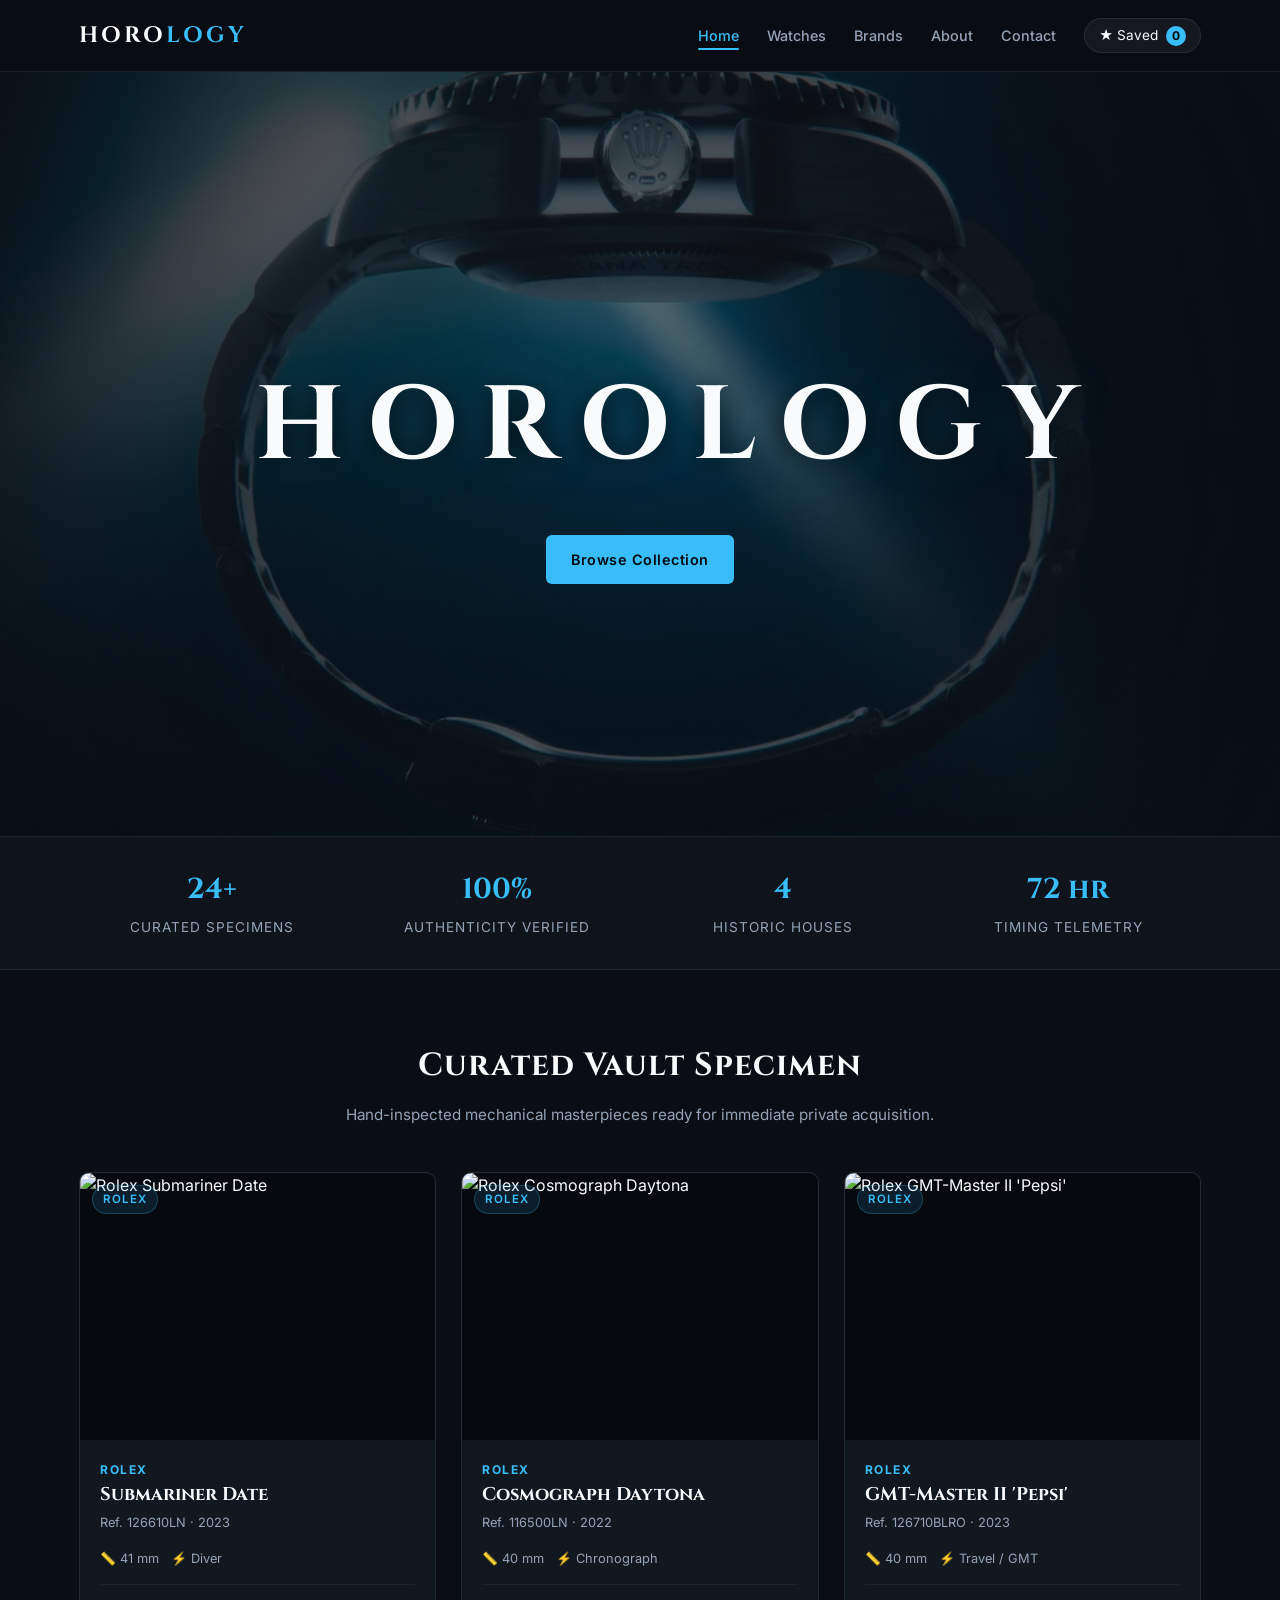
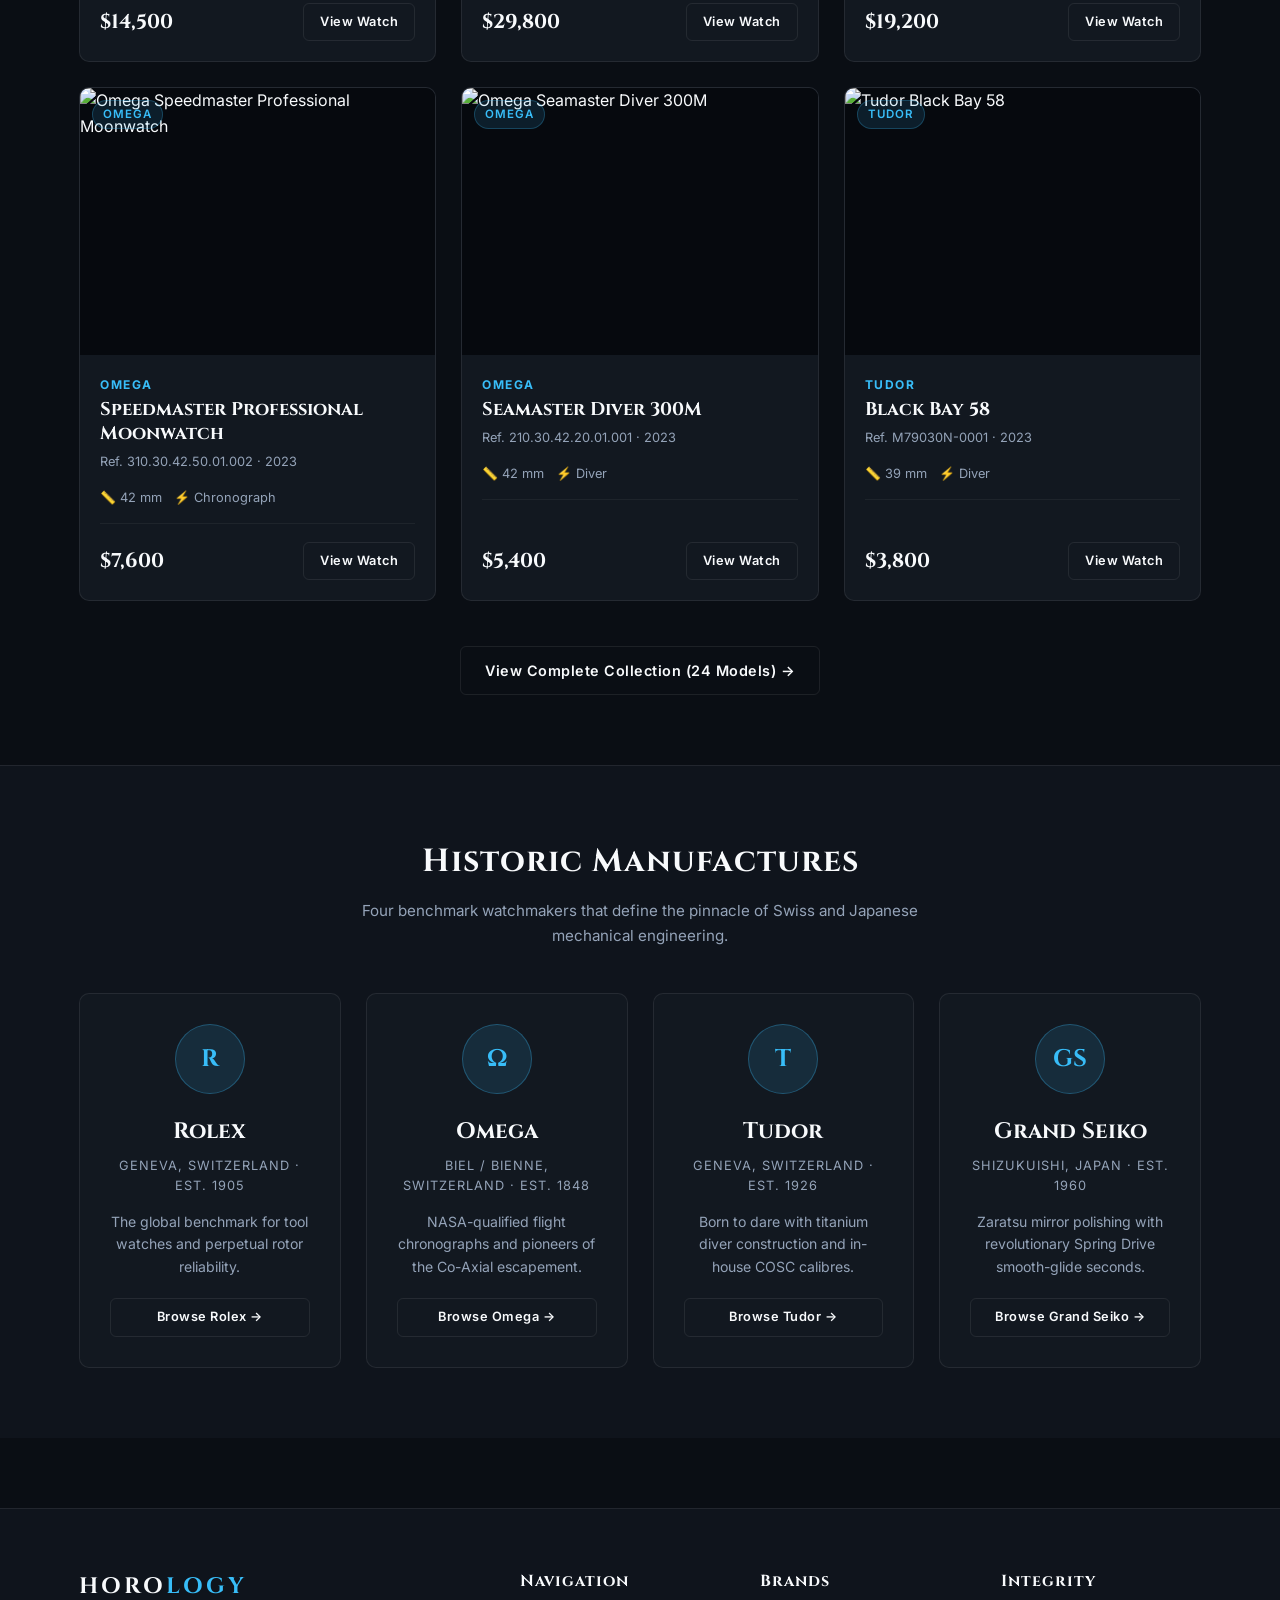
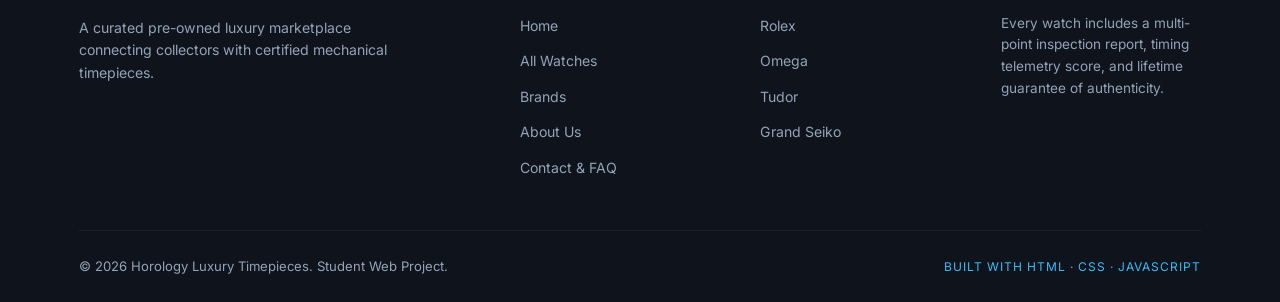
==== index.html @ f26cba9d "feat(hero): add video.webm background and minimal HOROLOGY hero title" ====
<!DOCTYPE html>
<html lang="en">
<head>
  <meta charset="UTF-8">
  <meta name="viewport" content="width=device-width, initial-scale=1.0">
  <title>HOROLOGY — Luxury Mechanical Watch Marketplace</title>
  <meta name="description" content="A curated marketplace for certified authentic luxury mechanical timepieces from Rolex, Omega, Tudor, and Grand Seiko.">
  <link rel="stylesheet" href="style.css">
</head>
<body>

  <!-- SITE HEADER / NAVBAR -->
  <header class="site-header">
    <div class="container navbar">
      <a href="index.html" class="brand-logo">HORO<span>LOGY</span></a>

      <nav>
        <ul class="nav-menu" id="nav-menu">
          <li><a href="index.html" class="nav-link">Home</a></li>
          <li><a href="watches.html" class="nav-link">Watches</a></li>
          <li><a href="brands.html" class="nav-link">Brands</a></li>
          <li><a href="about.html" class="nav-link">About</a></li>
          <li><a href="contact.html" class="nav-link">Contact</a></li>
          <li>
            <a href="watches.html" class="wishlist-pill" title="Saved timepieces in your collection">
              <span>★ Saved</span>
              <span class="wishlist-counter" id="wishlist-counter">0</span>
            </a>
          </li>
        </ul>
      </nav>

      <button class="nav-toggle" id="nav-toggle" aria-label="Toggle navigation">
        <span></span>
        <span></span>
        <span></span>
      </button>
    </div>
  </header>

  <!-- MAIN CONTENT -->
  <main>
    <!-- HERO SECTION WITH BACKGROUND VIDEO -->
    <section class="hero">
      <video class="hero-video" autoplay muted loop playsinline preload="auto">
        <source src="video.webm" type="video/webm">
      </video>
      <div class="hero-overlay"></div>

      <div class="container hero-content">
        <h1 class="hero-title-minimal">HOROLOGY</h1>
        <div class="hero-actions">
          <a href="watches.html" class="btn btn-primary">Browse Collection</a>
        </div>
      </div>
    </section>

    <!-- METRICS / STATS BAR -->
    <section class="stats-bar">
      <div class="container stats-grid">
        <div class="stat-item">
          <h3>24+</h3>
          <p>Curated Specimens</p>
        </div>
        <div class="stat-item">
          <h3>100%</h3>
          <p>Authenticity Verified</p>
        </div>
        <div class="stat-item">
          <h3>4</h3>
          <p>Historic Houses</p>
        </div>
        <div class="stat-item">
          <h3>72 hr</h3>
          <p>Timing Telemetry</p>
        </div>
      </div>
    </section>

    <!-- FEATURED TIMEPIECES SECTION -->
    <section class="section">
      <div class="container">
        <h2 class="section-title">Curated Vault Specimen</h2>
        <p class="section-subtitle">
          Hand-inspected mechanical masterpieces ready for immediate private acquisition.
        </p>

        <!-- Dynamically rendered via data.js + script.js -->
        <div class="watch-grid" id="featured-watch-grid"></div>

        <div style="text-align: center; margin-top: 45px;">
          <a href="watches.html" class="btn btn-outline">
            View Complete Collection (24 Models) →
          </a>
        </div>
      </div>
    </section>

    <!-- BRAND SHOWCASE PREVIEW -->
    <section class="section" style="background-color: var(--bg-secondary); border-top: 1px solid var(--border);">
      <div class="container">
        <h2 class="section-title">Historic Manufactures</h2>
        <p class="section-subtitle">
          Four benchmark watchmakers that define the pinnacle of Swiss and Japanese mechanical engineering.
        </p>

        <div class="brands-grid">
          <div class="brand-card">
            <div class="brand-icon-circle">R</div>
            <h3 class="brand-title">Rolex</h3>
            <p class="brand-origin">Geneva, Switzerland · Est. 1905</p>
            <p class="brand-desc">The global benchmark for tool watches and perpetual rotor reliability.</p>
            <a href="watches.html?brand=Rolex" class="btn btn-outline btn-sm">Browse Rolex →</a>
          </div>

          <div class="brand-card">
            <div class="brand-icon-circle">Ω</div>
            <h3 class="brand-title">Omega</h3>
            <p class="brand-origin">Biel / Bienne, Switzerland · Est. 1848</p>
            <p class="brand-desc">NASA-qualified flight chronographs and pioneers of the Co-Axial escapement.</p>
            <a href="watches.html?brand=Omega" class="btn btn-outline btn-sm">Browse Omega →</a>
          </div>

          <div class="brand-card">
            <div class="brand-icon-circle">T</div>
            <h3 class="brand-title">Tudor</h3>
            <p class="brand-origin">Geneva, Switzerland · Est. 1926</p>
            <p class="brand-desc">Born to dare with titanium diver construction and in-house COSC calibres.</p>
            <a href="watches.html?brand=Tudor" class="btn btn-outline btn-sm">Browse Tudor →</a>
          </div>

          <div class="brand-card">
            <div class="brand-icon-circle">GS</div>
            <h3 class="brand-title">Grand Seiko</h3>
            <p class="brand-origin">Shizukuishi, Japan · Est. 1960</p>
            <p class="brand-desc">Zaratsu mirror polishing with revolutionary Spring Drive smooth-glide seconds.</p>
            <a href="watches.html?brand=Grand%20Seiko" class="btn btn-outline btn-sm">Browse Grand Seiko →</a>
          </div>
        </div>
      </div>
    </section>
  </main>

  <!-- SITE FOOTER -->
  <footer class="site-footer">
    <div class="container">
      <div class="footer-grid">
        <div class="footer-col">
          <a href="index.html" class="brand-logo" style="display:inline-block; margin-bottom:12px;">
            HORO<span>LOGY</span>
          </a>
          <p>
            A curated pre-owned luxury marketplace connecting collectors with certified mechanical timepieces.
          </p>
        </div>

        <div class="footer-col">
          <h4>Navigation</h4>
          <ul class="footer-links">
            <li><a href="index.html">Home</a></li>
            <li><a href="watches.html">All Watches</a></li>
            <li><a href="brands.html">Brands</a></li>
            <li><a href="about.html">About Us</a></li>
            <li><a href="contact.html">Contact & FAQ</a></li>
          </ul>
        </div>

        <div class="footer-col">
          <h4>Brands</h4>
          <ul class="footer-links">
            <li><a href="watches.html?brand=Rolex">Rolex</a></li>
            <li><a href="watches.html?brand=Omega">Omega</a></li>
            <li><a href="watches.html?brand=Tudor">Tudor</a></li>
            <li><a href="watches.html?brand=Grand%20Seiko">Grand Seiko</a></li>
          </ul>
        </div>

        <div class="footer-col">
          <h4>Integrity</h4>
          <p style="font-size:0.85rem; color:var(--text-muted);">
            Every watch includes a multi-point inspection report, timing telemetry score, and lifetime guarantee of authenticity.
          </p>
        </div>
      </div>

      <div class="footer-bottom">
        <div>&copy; 2026 Horology Luxury Timepieces. Student Web Project.</div>
        <div style="color:var(--accent); font-size:0.75rem; letter-spacing:1px;">
          BUILT WITH HTML · CSS · JAVASCRIPT
        </div>
      </div>
    </div>
  </footer>

  <!-- Scripts -->
  <script src="data.js"></script>
  <script src="script.js"></script>
</body>
</html>
---- style.css ----
/* ==========================================================
   HOROLOGY - Luxury Mechanical Watch Marketplace
   Style Sheet (style.css)
   ========================================================== */

/* Google Fonts */
@import url('https://fonts.googleapis.com/css2?family=Cinzel:wght@500;600;700&family=Inter:wght@300;400;500;600;700&display=swap');

/* Color Variables */
:root {
  --bg-dark: #0a0e14;
  --bg-card: #121820;
  --bg-card-hover: #17202b;
  --bg-secondary: #0f141c;
  --accent: #38bdf8;
  --accent-hover: #0ea5e9;
  --accent-light: rgba(56, 189, 248, 0.12);
  --text-main: #f8fafc;
  --text-muted: #94a3b8;
  --border: rgba(255, 255, 255, 0.08);
  --border-focus: rgba(56, 189, 248, 0.4);
  --radius-sm: 6px;
  --radius-md: 10px;
  --radius-lg: 16px;
  --shadow: 0 10px 30px rgba(0, 0, 0, 0.4);
  --font-serif: 'Cinzel', Georgia, serif;
  --font-sans: 'Inter', -apple-system, BlinkMacSystemFont, sans-serif;
  --nav-height: 72px;
}

/* Reset and Base */
* {
  margin: 0;
  padding: 0;
  box-sizing: border-box;
}

html {
  scroll-behavior: smooth;
}

body {
  font-family: var(--font-sans);
  background-color: var(--bg-dark);
  color: var(--text-main);
  line-height: 1.6;
  min-height: 100vh;
  display: flex;
  flex-direction: column;
}

main {
  flex: 1;
}

a {
  color: inherit;
  text-decoration: none;
}

img {
  max-width: 100%;
  height: auto;
  display: block;
}

/* Layout Utilities */
.container {
  width: 90%;
  max-width: 1200px;
  margin: 0 auto;
  padding: 0 15px;
}

.section {
  padding: 70px 0;
}

.section-title {
  font-family: var(--font-serif);
  font-size: 2rem;
  letter-spacing: 1px;
  text-align: center;
  margin-bottom: 12px;
  color: var(--text-main);
}

.section-subtitle {
  text-align: center;
  color: var(--text-muted);
  max-width: 600px;
  margin: 0 auto 45px auto;
  font-size: 0.95rem;
}

/* Buttons */
.btn {
  display: inline-block;
  padding: 12px 24px;
  border-radius: var(--radius-sm);
  font-size: 0.9rem;
  font-weight: 600;
  letter-spacing: 0.5px;
  cursor: pointer;
  border: 1px solid transparent;
  transition: all 0.25s ease;
  text-align: center;
}

.btn-primary {
  background-color: var(--accent);
  color: #040810;
}

.btn-primary:hover {
  background-color: var(--accent-hover);
  transform: translateY(-2px);
  box-shadow: 0 4px 15px rgba(56, 189, 248, 0.35);
}

.btn-outline {
  background-color: transparent;
  border-color: var(--border);
  color: var(--text-main);
}

.btn-outline:hover {
  border-color: var(--accent);
  color: var(--accent);
  transform: translateY(-2px);
}

.btn-sm {
  padding: 8px 16px;
  font-size: 0.8rem;
}

.badge {
  display: inline-block;
  padding: 4px 10px;
  font-size: 0.72rem;
  font-weight: 600;
  text-transform: uppercase;
  letter-spacing: 1px;
  border-radius: 20px;
  background-color: var(--accent-light);
  color: var(--accent);
  border: 1px solid rgba(56, 189, 248, 0.25);
}

/* ==========================================================
   NAVIGATION BAR
   ========================================================== */
.site-header {
  position: sticky;
  top: 0;
  z-index: 100;
  background-color: rgba(10, 14, 20, 0.92);
  backdrop-filter: blur(10px);
  border-bottom: 1px solid var(--border);
  height: var(--nav-height);
}

.navbar {
  display: flex;
  align-items: center;
  justify-content: space-between;
  height: 100%;
}

.brand-logo {
  font-family: var(--font-serif);
  font-size: 1.4rem;
  font-weight: 700;
  letter-spacing: 3px;
  color: var(--text-main);
}

.brand-logo span {
  color: var(--accent);
}

.nav-menu {
  display: flex;
  align-items: center;
  list-style: none;
  gap: 28px;
}

.nav-link {
  font-size: 0.9rem;
  font-weight: 500;
  color: var(--text-muted);
  transition: color 0.2s ease;
  position: relative;
  padding: 6px 0;
}

.nav-link:hover,
.nav-link.active {
  color: var(--accent);
}

.nav-link.active::after {
  content: '';
  position: absolute;
  bottom: 0;
  left: 0;
  width: 100%;
  height: 2px;
  background-color: var(--accent);
  border-radius: 2px;
}

.wishlist-pill {
  background-color: rgba(255, 255, 255, 0.05);
  border: 1px solid var(--border);
  padding: 6px 14px;
  border-radius: 20px;
  font-size: 0.85rem;
  display: flex;
  align-items: center;
  gap: 8px;
  color: var(--text-main);
  transition: border-color 0.2s ease;
}

.wishlist-pill:hover {
  border-color: var(--accent);
}

.wishlist-counter {
  background-color: var(--accent);
  color: #040810;
  font-size: 0.75rem;
  font-weight: 700;
  border-radius: 50%;
  width: 20px;
  height: 20px;
  display: inline-flex;
  align-items: center;
  justify-content: center;
}

.nav-toggle {
  display: none;
  background: none;
  border: none;
  cursor: pointer;
  padding: 8px;
}

.nav-toggle span {
  display: block;
  width: 24px;
  height: 2px;
  background-color: var(--text-main);
  margin: 5px 0;
  transition: all 0.3s ease;
}

/* ==========================================================
   HERO BANNER (index.html) WITH BACKGROUND VIDEO
   ========================================================== */
.hero {
  position: relative;
  min-height: 85vh;
  display: flex;
  align-items: center;
  justify-content: center;
  text-align: center;
  background-color: var(--bg-dark);
  border-bottom: 1px solid var(--border);
  overflow: hidden;
  padding: 100px 20px 80px 20px;
}

.hero-video {
  position: absolute;
  top: 50%;
  left: 50%;
  min-width: 100%;
  min-height: 100%;
  width: auto;
  height: auto;
  transform: translate(-50%, -50%);
  object-fit: cover;
  z-index: 1;
  pointer-events: none;
  opacity: 0.8;
}

.hero-overlay {
  position: absolute;
  inset: 0;
  background: radial-gradient(circle at center, rgba(10, 14, 20, 0.35) 0%, rgba(10, 14, 20, 0.75) 70%, rgba(10, 14, 20, 0.95) 100%);
  z-index: 2;
  pointer-events: none;
}

.hero-content {
  position: relative;
  z-index: 3;
  max-width: 800px;
  margin: 0 auto;
}

.hero-title-minimal {
  font-family: var(--font-serif);
  font-size: clamp(3rem, 10vw, 6.5rem);
  font-weight: 700;
  letter-spacing: clamp(8px, 2.5vw, 24px);
  text-transform: uppercase;
  color: var(--text-main);
  margin-bottom: 24px;
  text-shadow: 0 4px 30px rgba(0, 0, 0, 0.95), 0 0 50px rgba(56, 189, 248, 0.3);
  animation: heroTitleFadeIn 1.2s ease-out;
}

@keyframes heroTitleFadeIn {
  from {
    opacity: 0;
    transform: translateY(16px);
  }
  to {
    opacity: 1;
    transform: translateY(0);
  }
}

.hero-actions {
  display: flex;
  justify-content: center;
  gap: 16px;
  flex-wrap: wrap;
  animation: heroActionsFadeIn 1.4s ease-out;
}

@keyframes heroActionsFadeIn {
  from {
    opacity: 0;
    transform: translateY(12px);
  }
  to {
    opacity: 1;
    transform: translateY(0);
  }
}

/* ==========================================================
   STATS BAR
   ========================================================== */
.stats-bar {
  background-color: var(--bg-secondary);
  border-bottom: 1px solid var(--border);
  padding: 30px 0;
}

.stats-grid {
  display: grid;
  grid-template-columns: repeat(4, 1fr);
  gap: 20px;
  text-align: center;
}

.stat-item h3 {
  font-family: var(--font-serif);
  font-size: 1.8rem;
  color: var(--accent);
  margin-bottom: 4px;
}

.stat-item p {
  color: var(--text-muted);
  font-size: 0.85rem;
  text-transform: uppercase;
  letter-spacing: 1px;
}

/* ==========================================================
   WATCH CARDS & GRID
   ========================================================== */
.watch-grid {
  display: grid;
  grid-template-columns: repeat(auto-fill, minmax(270px, 1fr));
  gap: 25px;
}

.watch-card {
  background-color: var(--bg-card);
  border: 1px solid var(--border);
  border-radius: var(--radius-md);
  overflow: hidden;
  transition: transform 0.25s ease, box-shadow 0.25s ease, border-color 0.25s ease;
  display: flex;
  flex-direction: column;
}

.watch-card:hover {
  transform: translateY(-5px);
  border-color: rgba(56, 189, 248, 0.3);
  box-shadow: 0 12px 28px rgba(0, 0, 0, 0.5);
  background-color: var(--bg-card-hover);
}

.watch-card-image {
  position: relative;
  width: 100%;
  aspect-ratio: 4 / 3;
  background-color: #06090e;
  overflow: hidden;
}

.watch-card-image img {
  width: 100%;
  height: 100%;
  object-fit: cover;
  transition: transform 0.4s ease;
}

.watch-card:hover .watch-card-image img {
  transform: scale(1.05);
}

.watch-card-badge {
  position: absolute;
  top: 12px;
  left: 12px;
  z-index: 2;
}

.watch-card-body {
  padding: 20px;
  display: flex;
  flex-direction: column;
  flex: 1;
}

.watch-brand-name {
  font-size: 0.75rem;
  font-weight: 700;
  text-transform: uppercase;
  letter-spacing: 1.5px;
  color: var(--accent);
  margin-bottom: 4px;
}

.watch-model-title {
  font-family: var(--font-serif);
  font-size: 1.15rem;
  color: var(--text-main);
  margin-bottom: 6px;
  line-height: 1.3;
}

.watch-meta {
  font-size: 0.8rem;
  color: var(--text-muted);
  margin-bottom: 16px;
}

.watch-specs-brief {
  font-size: 0.8rem;
  color: var(--text-muted);
  display: flex;
  gap: 12px;
  margin-bottom: 18px;
  padding-bottom: 14px;
  border-bottom: 1px solid rgba(255, 255, 255, 0.05);
}

.watch-specs-brief span {
  display: inline-flex;
  align-items: center;
  gap: 4px;
}

.watch-card-footer {
  margin-top: auto;
  display: flex;
  align-items: center;
  justify-content: space-between;
}

.watch-price {
  font-family: var(--font-serif);
  font-size: 1.25rem;
  font-weight: 700;
  color: var(--text-main);
}

/* ==========================================================
   FILTER & SEARCH BAR (watches.html)
   ========================================================== */
.catalog-toolbar {
  background-color: var(--bg-card);
  border: 1px solid var(--border);
  border-radius: var(--radius-md);
  padding: 18px 24px;
  margin-bottom: 35px;
  display: flex;
  flex-wrap: wrap;
  align-items: center;
  justify-content: space-between;
  gap: 16px;
}

.search-box {
  flex: 1;
  min-width: 240px;
  position: relative;
}

.search-box input {
  width: 100%;
  padding: 10px 14px 10px 36px;
  background-color: var(--bg-secondary);
  border: 1px solid var(--border);
  border-radius: var(--radius-sm);
  color: var(--text-main);
  font-size: 0.9rem;
  outline: none;
  transition: border-color 0.2s ease;
}

.search-box input:focus {
  border-color: var(--accent);
}

.search-box::before {
  content: '🔍';
  position: absolute;
  left: 12px;
  top: 50%;
  transform: translateY(-50%);
  font-size: 0.8rem;
  opacity: 0.6;
}

.filter-pills {
  display: flex;
  gap: 8px;
  flex-wrap: wrap;
}

.filter-btn {
  background: transparent;
  border: 1px solid var(--border);
  color: var(--text-muted);
  padding: 8px 14px;
  border-radius: 20px;
  font-size: 0.8rem;
  font-weight: 500;
  cursor: pointer;
  transition: all 0.2s ease;
}

.filter-btn:hover,
.filter-btn.active {
  background-color: var(--accent-light);
  border-color: var(--accent);
  color: var(--accent);
}

.sort-select {
  padding: 8px 12px;
  background-color: var(--bg-secondary);
  border: 1px solid var(--border);
  border-radius: var(--radius-sm);
  color: var(--text-main);
  font-size: 0.85rem;
  outline: none;
  cursor: pointer;
}

/* ==========================================================
   WATCH DETAIL DOSSIER (watch-detail.html)
   ========================================================== */
.back-link {
  display: inline-flex;
  align-items: center;
  gap: 8px;
  color: var(--text-muted);
  font-size: 0.9rem;
  margin-bottom: 25px;
  transition: color 0.2s ease;
}

.back-link:hover {
  color: var(--accent);
}

.detail-layout {
  display: grid;
  grid-template-columns: 1fr 1.1fr;
  gap: 40px;
  background-color: var(--bg-card);
  border: 1px solid var(--border);
  border-radius: var(--radius-lg);
  padding: 35px;
  box-shadow: var(--shadow);
}

.detail-image-box {
  background-color: #06090e;
  border-radius: var(--radius-md);
  overflow: hidden;
  border: 1px solid var(--border);
  aspect-ratio: 1 / 1;
  display: flex;
  align-items: center;
  justify-content: center;
}

.detail-image-box img {
  width: 100%;
  height: 100%;
  object-fit: cover;
}

.detail-content {
  display: flex;
  flex-direction: column;
}

.detail-brand-badge {
  margin-bottom: 10px;
}

.detail-title {
  font-family: var(--font-serif);
  font-size: 2rem;
  margin-bottom: 6px;
  line-height: 1.2;
}

.detail-reference {
  color: var(--text-muted);
  font-size: 0.9rem;
  margin-bottom: 18px;
}

.detail-price-box {
  background-color: var(--bg-secondary);
  border: 1px solid var(--border);
  border-radius: var(--radius-md);
  padding: 16px 20px;
  display: flex;
  align-items: center;
  justify-content: space-between;
  margin-bottom: 24px;
}

.detail-price-label {
  font-size: 0.8rem;
  color: var(--text-muted);
  text-transform: uppercase;
  letter-spacing: 1px;
}

.detail-price-value {
  font-family: var(--font-serif);
  font-size: 1.8rem;
  font-weight: 700;
  color: var(--accent);
}

.detail-description {
  color: var(--text-muted);
  font-size: 0.95rem;
  line-height: 1.7;
  margin-bottom: 28px;
}

.specs-table {
  width: 100%;
  border-collapse: collapse;
  margin-bottom: 30px;
}

.specs-table tr {
  border-bottom: 1px solid rgba(255, 255, 255, 0.05);
}

.specs-table td {
  padding: 10px 0;
  font-size: 0.88rem;
}

.specs-table td:first-child {
  color: var(--text-muted);
  width: 40%;
}

.specs-table td:last-child {
  font-weight: 500;
  color: var(--text-main);
}

.detail-actions {
  display: flex;
  gap: 14px;
  margin-top: auto;
  flex-wrap: wrap;
}

/* ==========================================================
   BRANDS SECTION & PAGE (brands.html)
   ========================================================== */
.brands-grid {
  display: grid;
  grid-template-columns: repeat(auto-fit, minmax(260px, 1fr));
  gap: 25px;
}

.brand-card {
  background-color: var(--bg-card);
  border: 1px solid var(--border);
  border-radius: var(--radius-md);
  padding: 30px;
  text-align: center;
  transition: all 0.25s ease;
  display: flex;
  flex-direction: column;
}

.brand-card:hover {
  transform: translateY(-5px);
  border-color: var(--accent);
  box-shadow: 0 10px 25px rgba(0, 0, 0, 0.4);
}

.brand-icon-circle {
  width: 70px;
  height: 70px;
  border-radius: 50%;
  background: var(--accent-light);
  border: 1px solid rgba(56, 189, 248, 0.3);
  display: flex;
  align-items: center;
  justify-content: center;
  margin: 0 auto 20px auto;
  font-family: var(--font-serif);
  font-size: 1.5rem;
  font-weight: 700;
  color: var(--accent);
}

.brand-title {
  font-family: var(--font-serif);
  font-size: 1.4rem;
  margin-bottom: 6px;
}

.brand-origin {
  font-size: 0.8rem;
  color: var(--text-muted);
  text-transform: uppercase;
  letter-spacing: 1px;
  margin-bottom: 14px;
}

.brand-desc {
  font-size: 0.88rem;
  color: var(--text-muted);
  line-height: 1.6;
  margin-bottom: 20px;
  flex: 1;
}

.brand-models-list {
  font-size: 0.8rem;
  color: var(--text-main);
  background-color: var(--bg-secondary);
  padding: 10px;
  border-radius: var(--radius-sm);
  margin-bottom: 20px;
  text-align: left;
}

.brand-models-list strong {
  color: var(--accent);
}

/* ==========================================================
   ABOUT PAGE (about.html)
   ========================================================== */
.about-hero {
  text-align: center;
  padding: 60px 0 40px 0;
}

.about-features-grid {
  display: grid;
  grid-template-columns: repeat(auto-fit, minmax(240px, 1fr));
  gap: 25px;
  margin-top: 40px;
}

.feature-box {
  background-color: var(--bg-card);
  border: 1px solid var(--border);
  border-radius: var(--radius-md);
  padding: 28px;
  text-align: left;
}

.feature-icon {
  font-size: 1.8rem;
  margin-bottom: 16px;
  display: inline-block;
}

.feature-box h3 {
  font-family: var(--font-serif);
  font-size: 1.15rem;
  margin-bottom: 10px;
  color: var(--text-main);
}

.feature-box p {
  color: var(--text-muted);
  font-size: 0.9rem;
  line-height: 1.6;
}

/* ==========================================================
   CONTACT PAGE (contact.html)
   ========================================================== */
.contact-layout {
  display: grid;
  grid-template-columns: 1fr 1fr;
  gap: 40px;
}

.contact-card {
  background-color: var(--bg-card);
  border: 1px solid var(--border);
  border-radius: var(--radius-lg);
  padding: 35px;
}

.form-group {
  margin-bottom: 20px;
}

.form-label {
  display: block;
  font-size: 0.85rem;
  font-weight: 500;
  color: var(--text-muted);
  margin-bottom: 6px;
  text-transform: uppercase;
  letter-spacing: 0.5px;
}

.form-control {
  width: 100%;
  padding: 12px 14px;
  background-color: var(--bg-secondary);
  border: 1px solid var(--border);
  border-radius: var(--radius-sm);
  color: var(--text-main);
  font-size: 0.9rem;
  font-family: var(--font-sans);
  outline: none;
  transition: border-color 0.2s ease;
}

.form-control:focus {
  border-color: var(--accent);
}

textarea.form-control {
  resize: vertical;
  min-height: 120px;
}

/* FAQ Accordion */
.faq-list {
  display: flex;
  flex-direction: column;
  gap: 14px;
}

.faq-item {
  background-color: var(--bg-secondary);
  border: 1px solid var(--border);
  border-radius: var(--radius-sm);
  overflow: hidden;
}

.faq-question {
  width: 100%;
  padding: 16px 20px;
  background: none;
  border: none;
  color: var(--text-main);
  font-family: var(--font-sans);
  font-size: 0.95rem;
  font-weight: 600;
  text-align: left;
  cursor: pointer;
  display: flex;
  justify-content: space-between;
  align-items: center;
}

.faq-question::after {
  content: '+';
  font-size: 1.2rem;
  color: var(--accent);
  transition: transform 0.25s ease;
}

.faq-item.open .faq-question::after {
  content: '−';
}

.faq-answer {
  max-height: 0;
  overflow: hidden;
  transition: max-height 0.3s ease, padding 0.3s ease;
  padding: 0 20px;
  color: var(--text-muted);
  font-size: 0.9rem;
  line-height: 1.6;
}

.faq-item.open .faq-answer {
  max-height: 200px;
  padding: 0 20px 16px 20px;
}

/* Modal Popup */
.modal-overlay {
  display: none;
  position: fixed;
  inset: 0;
  background-color: rgba(0, 0, 0, 0.75);
  backdrop-filter: blur(4px);
  z-index: 1000;
  align-items: center;
  justify-content: center;
  padding: 20px;
}

.modal-overlay.active {
  display: flex;
}

.modal-card {
  background-color: var(--bg-card);
  border: 1px solid var(--border);
  border-radius: var(--radius-lg);
  padding: 35px;
  max-width: 480px;
  width: 100%;
  text-align: center;
  box-shadow: var(--shadow);
}

.modal-card h3 {
  font-family: var(--font-serif);
  font-size: 1.5rem;
  margin-bottom: 12px;
  color: var(--accent);
}

.modal-card p {
  color: var(--text-muted);
  font-size: 0.95rem;
  margin-bottom: 25px;
}

/* ==========================================================
   FOOTER
   ========================================================== */
.site-footer {
  background-color: var(--bg-secondary);
  border-top: 1px solid var(--border);
  padding: 60px 0 25px 0;
  margin-top: 70px;
}

.footer-grid {
  display: grid;
  grid-template-columns: 2fr 1fr 1fr 1fr;
  gap: 40px;
  margin-bottom: 40px;
}

.footer-col h4 {
  font-family: var(--font-serif);
  font-size: 1rem;
  letter-spacing: 1px;
  color: var(--text-main);
  margin-bottom: 18px;
}

.footer-col p {
  color: var(--text-muted);
  font-size: 0.88rem;
  line-height: 1.6;
  max-width: 320px;
}

.footer-links {
  list-style: none;
}

.footer-links li {
  margin-bottom: 10px;
}

.footer-links a {
  color: var(--text-muted);
  font-size: 0.88rem;
  transition: color 0.2s ease;
}

.footer-links a:hover {
  color: var(--accent);
}

.footer-bottom {
  border-top: 1px solid rgba(255, 255, 255, 0.05);
  padding-top: 25px;
  display: flex;
  justify-content: space-between;
  align-items: center;
  color: var(--text-muted);
  font-size: 0.82rem;
  flex-wrap: wrap;
  gap: 12px;
}

/* ==========================================================
   RESPONSIVE DESIGN
   ========================================================== */
@media (max-width: 900px) {
  .nav-menu {
    position: fixed;
    top: var(--nav-height);
    left: 0;
    width: 100%;
    background-color: var(--bg-card);
    border-bottom: 1px solid var(--border);
    flex-direction: column;
    padding: 25px 0;
    gap: 18px;
    display: none;
  }

  .nav-menu.open {
    display: flex;
  }

  .nav-toggle {
    display: block;
  }

  .stats-grid {
    grid-template-columns: repeat(2, 1fr);
  }

  .detail-layout {
    grid-template-columns: 1fr;
  }

  .contact-layout {
    grid-template-columns: 1fr;
  }

  .footer-grid {
    grid-template-columns: 1fr 1fr;
  }
}

@media (max-width: 600px) {
  .hero-title {
    font-size: 1.8rem;
  }

  .stats-grid {
    grid-template-columns: 1fr;
  }

  .footer-grid {
    grid-template-columns: 1fr;
  }

  .catalog-toolbar {
    flex-direction: column;
    align-items: stretch;
  }
}
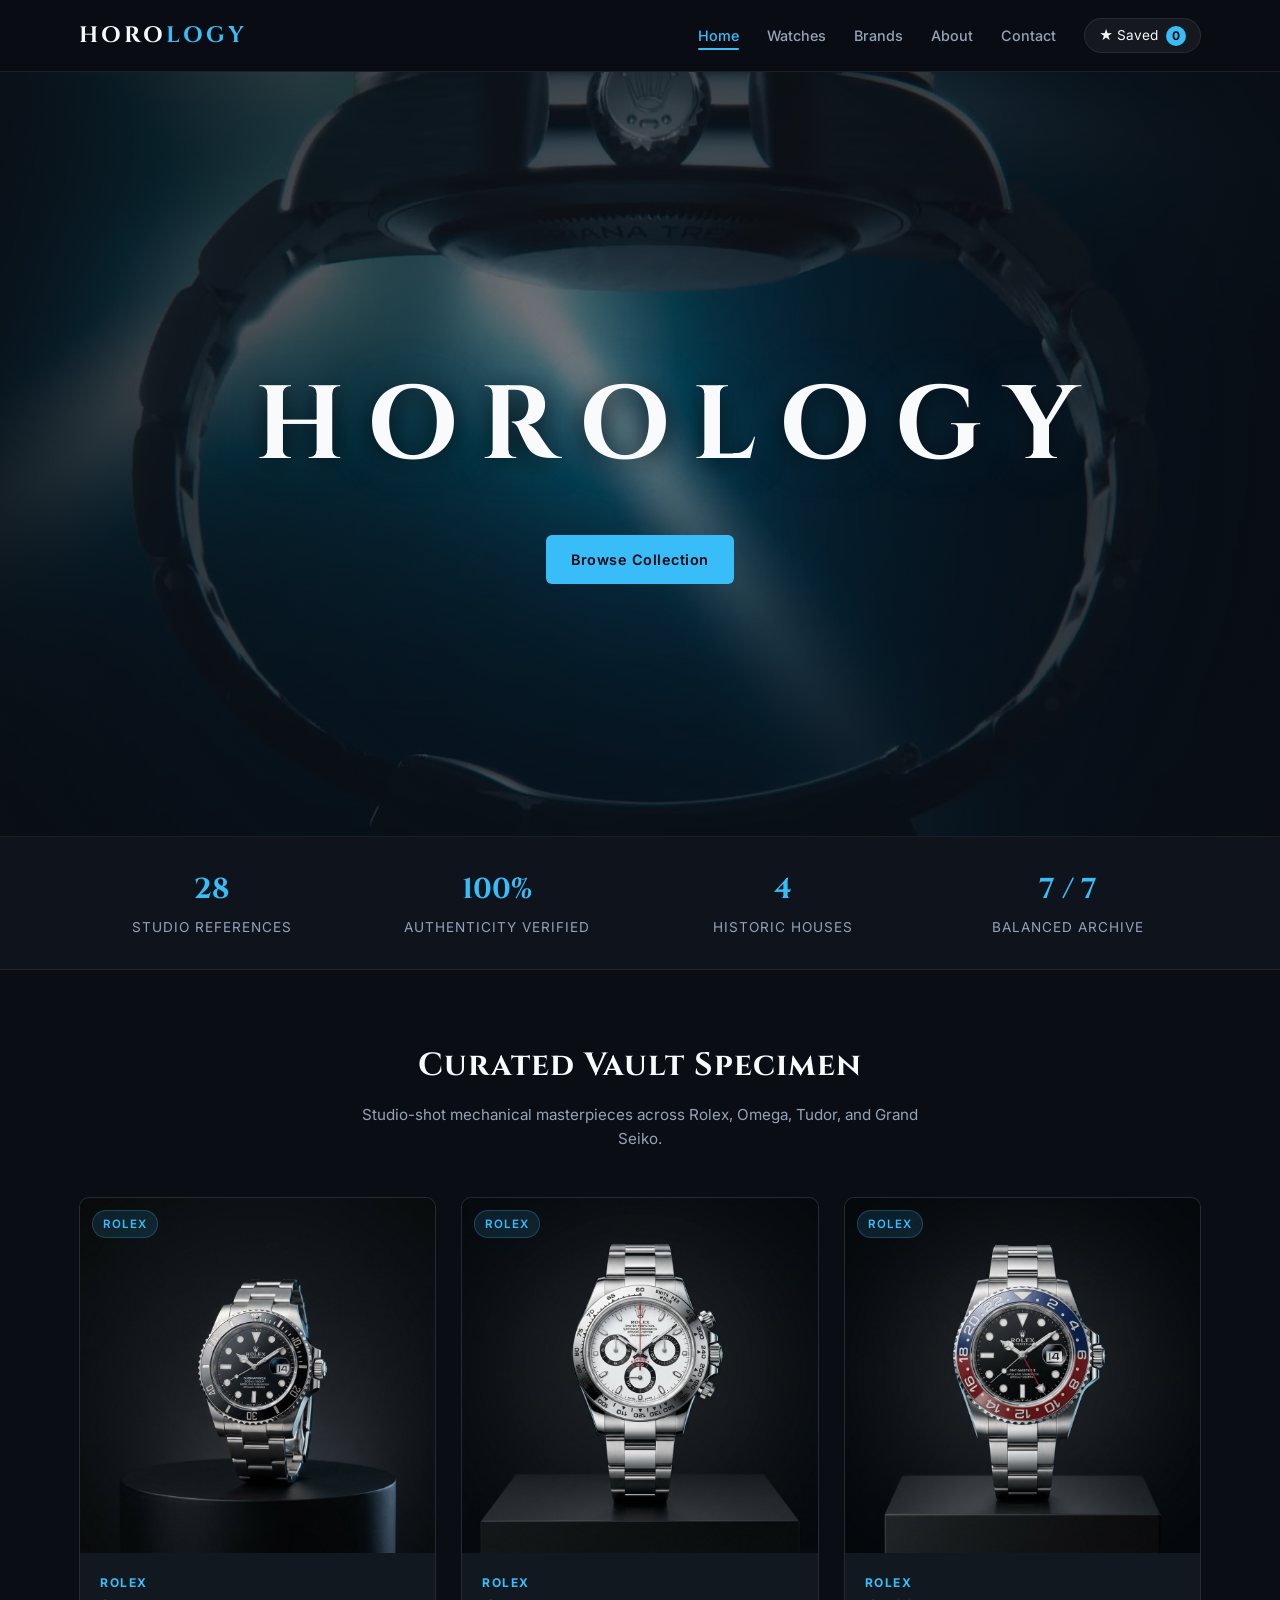
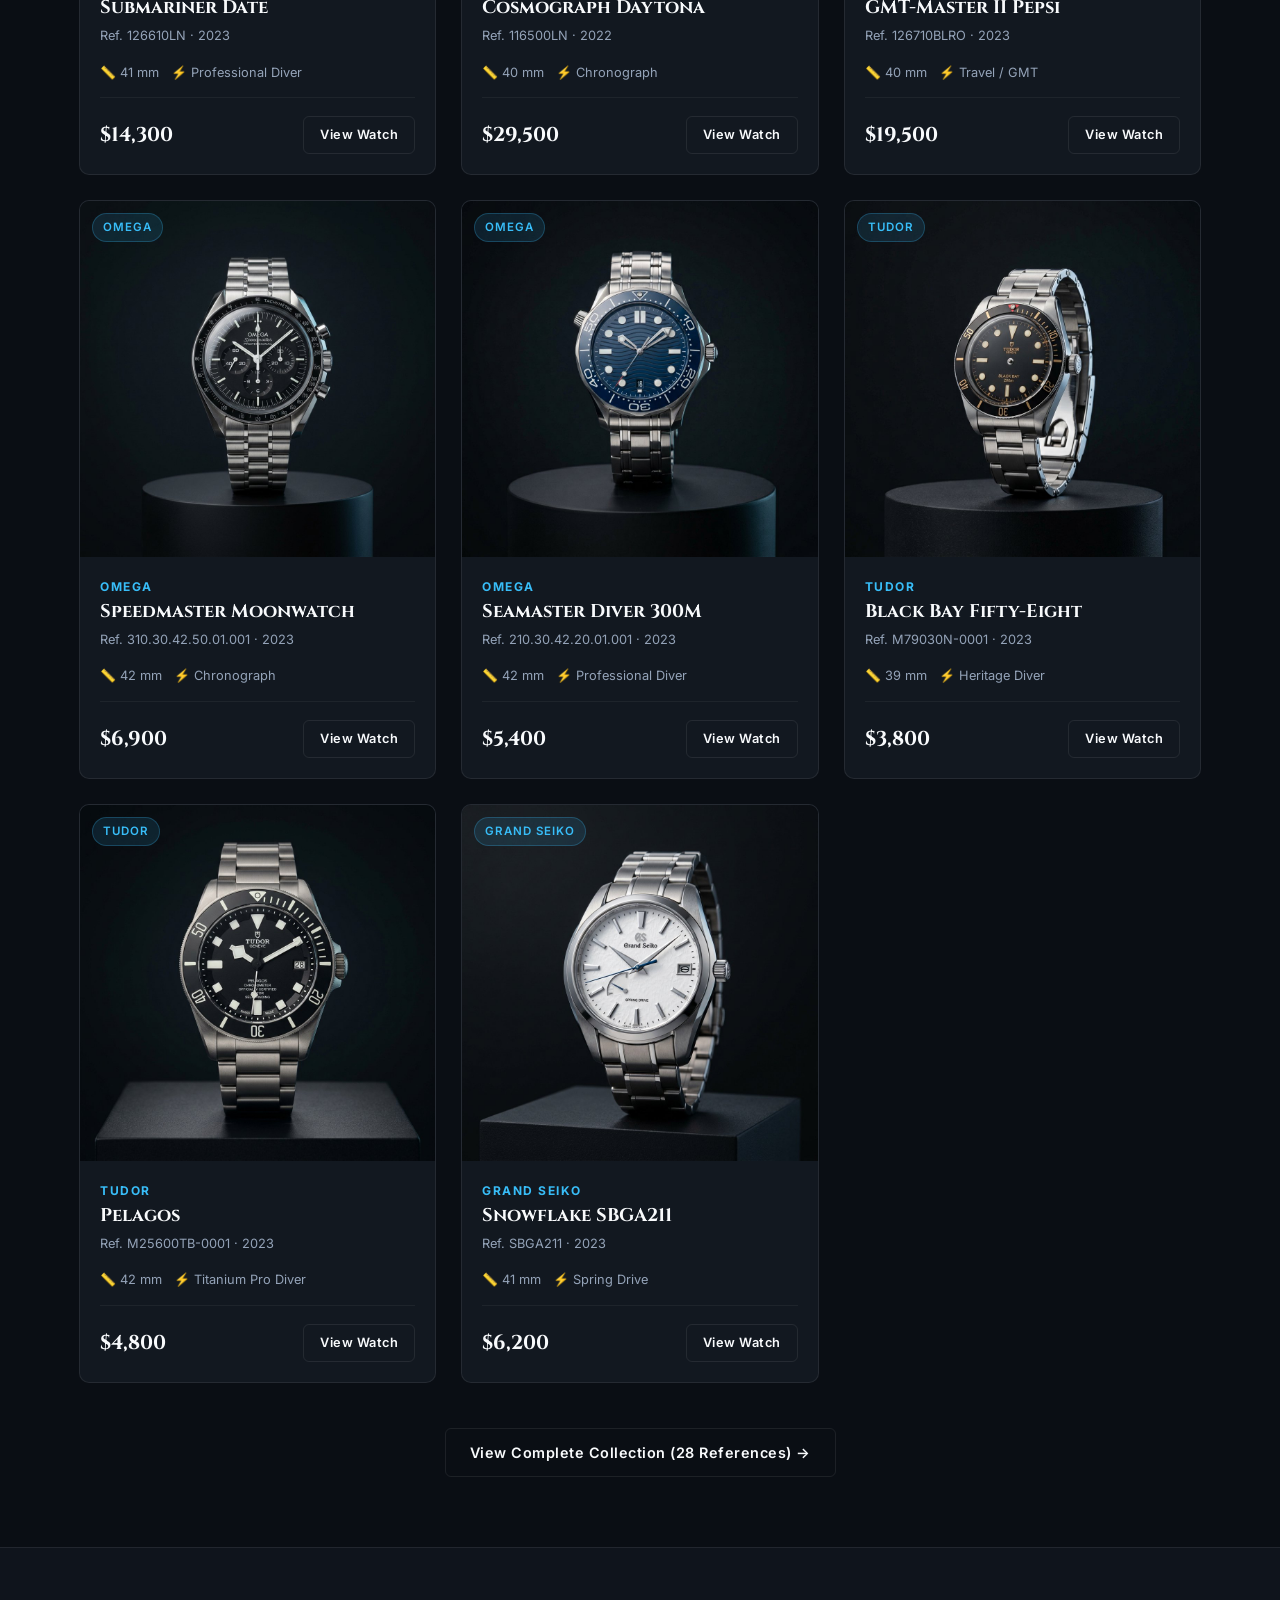
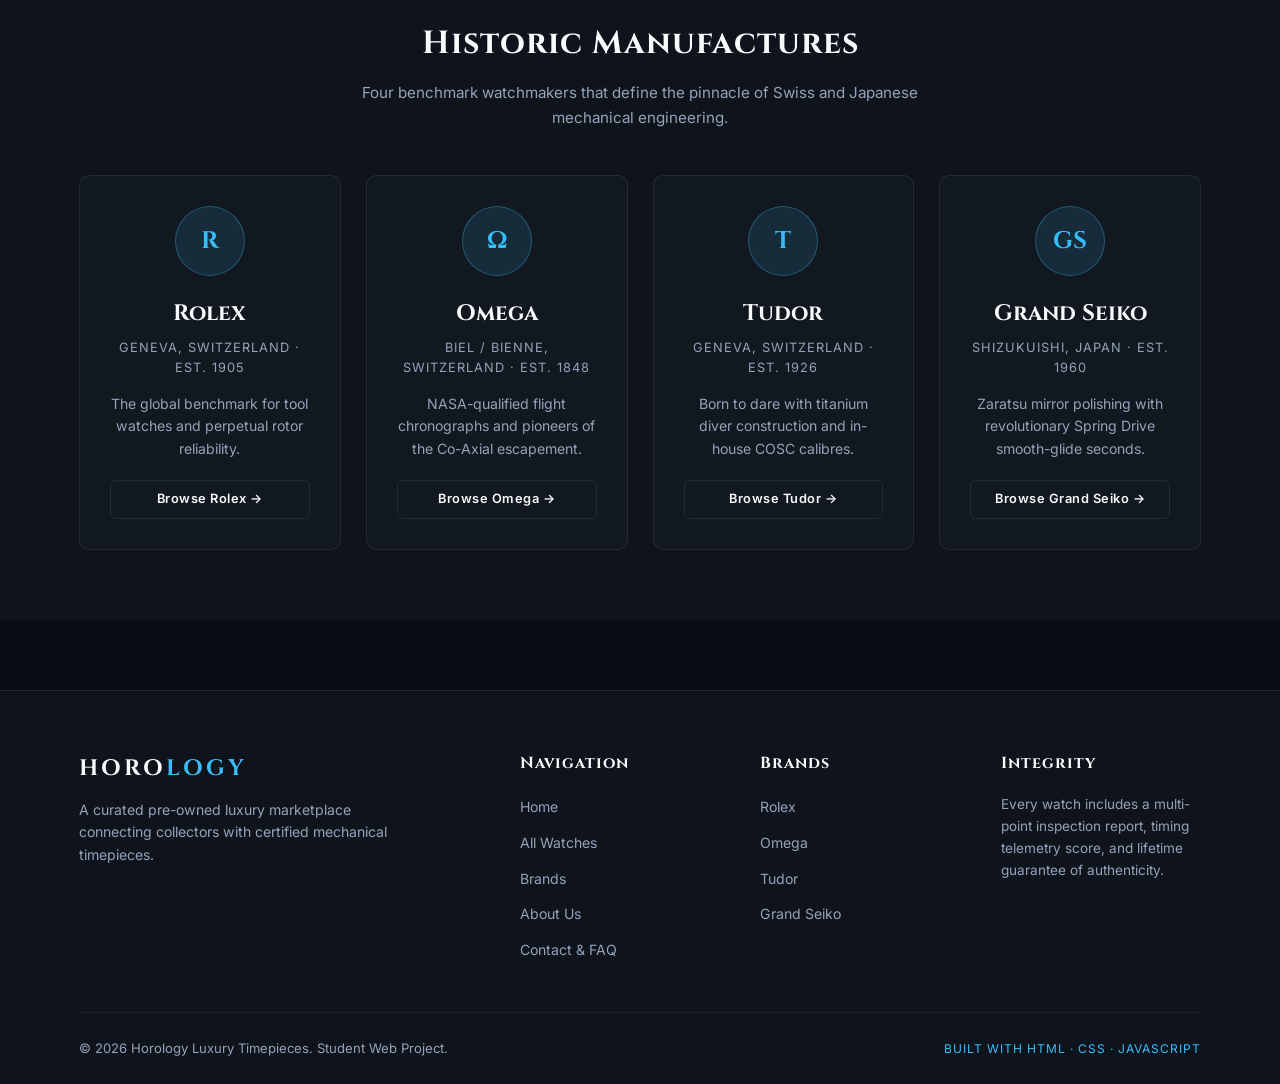
==== commit 8bd3f1d2: "feat(catalogue): update 28 watches from catalogue with studio images, authentic specs and 1:1 square" ====
--- a/index.html
+++ b/index.html
@@ -59,8 +59,8 @@
     <section class="stats-bar">
       <div class="container stats-grid">
         <div class="stat-item">
-          <h3>24+</h3>
-          <p>Curated Specimens</p>
+          <h3>28</h3>
+          <p>Studio References</p>
         </div>
         <div class="stat-item">
           <h3>100%</h3>
@@ -71,8 +71,8 @@
           <p>Historic Houses</p>
         </div>
         <div class="stat-item">
-          <h3>72 hr</h3>
-          <p>Timing Telemetry</p>
+          <h3>7 / 7</h3>
+          <p>Balanced Archive</p>
         </div>
       </div>
     </section>
@@ -82,7 +82,7 @@
       <div class="container">
         <h2 class="section-title">Curated Vault Specimen</h2>
         <p class="section-subtitle">
-          Hand-inspected mechanical masterpieces ready for immediate private acquisition.
+          Studio-shot mechanical masterpieces across Rolex, Omega, Tudor, and Grand Seiko.
         </p>
 
         <!-- Dynamically rendered via data.js + script.js -->
@@ -90,7 +90,7 @@
 
         <div style="text-align: center; margin-top: 45px;">
           <a href="watches.html" class="btn btn-outline">
-            View Complete Collection (24 Models) →
+            View Complete Collection (28 References) →
           </a>
         </div>
       </div>
--- a/style.css
+++ b/style.css
@@ -406,8 +406,8 @@
 .watch-card-image {
   position: relative;
   width: 100%;
-  aspect-ratio: 4 / 3;
-  background-color: #06090e;
+  aspect-ratio: 1 / 1;
+  background: radial-gradient(circle at center, #18202b 0%, #0a0e14 100%);
   overflow: hidden;
 }
 
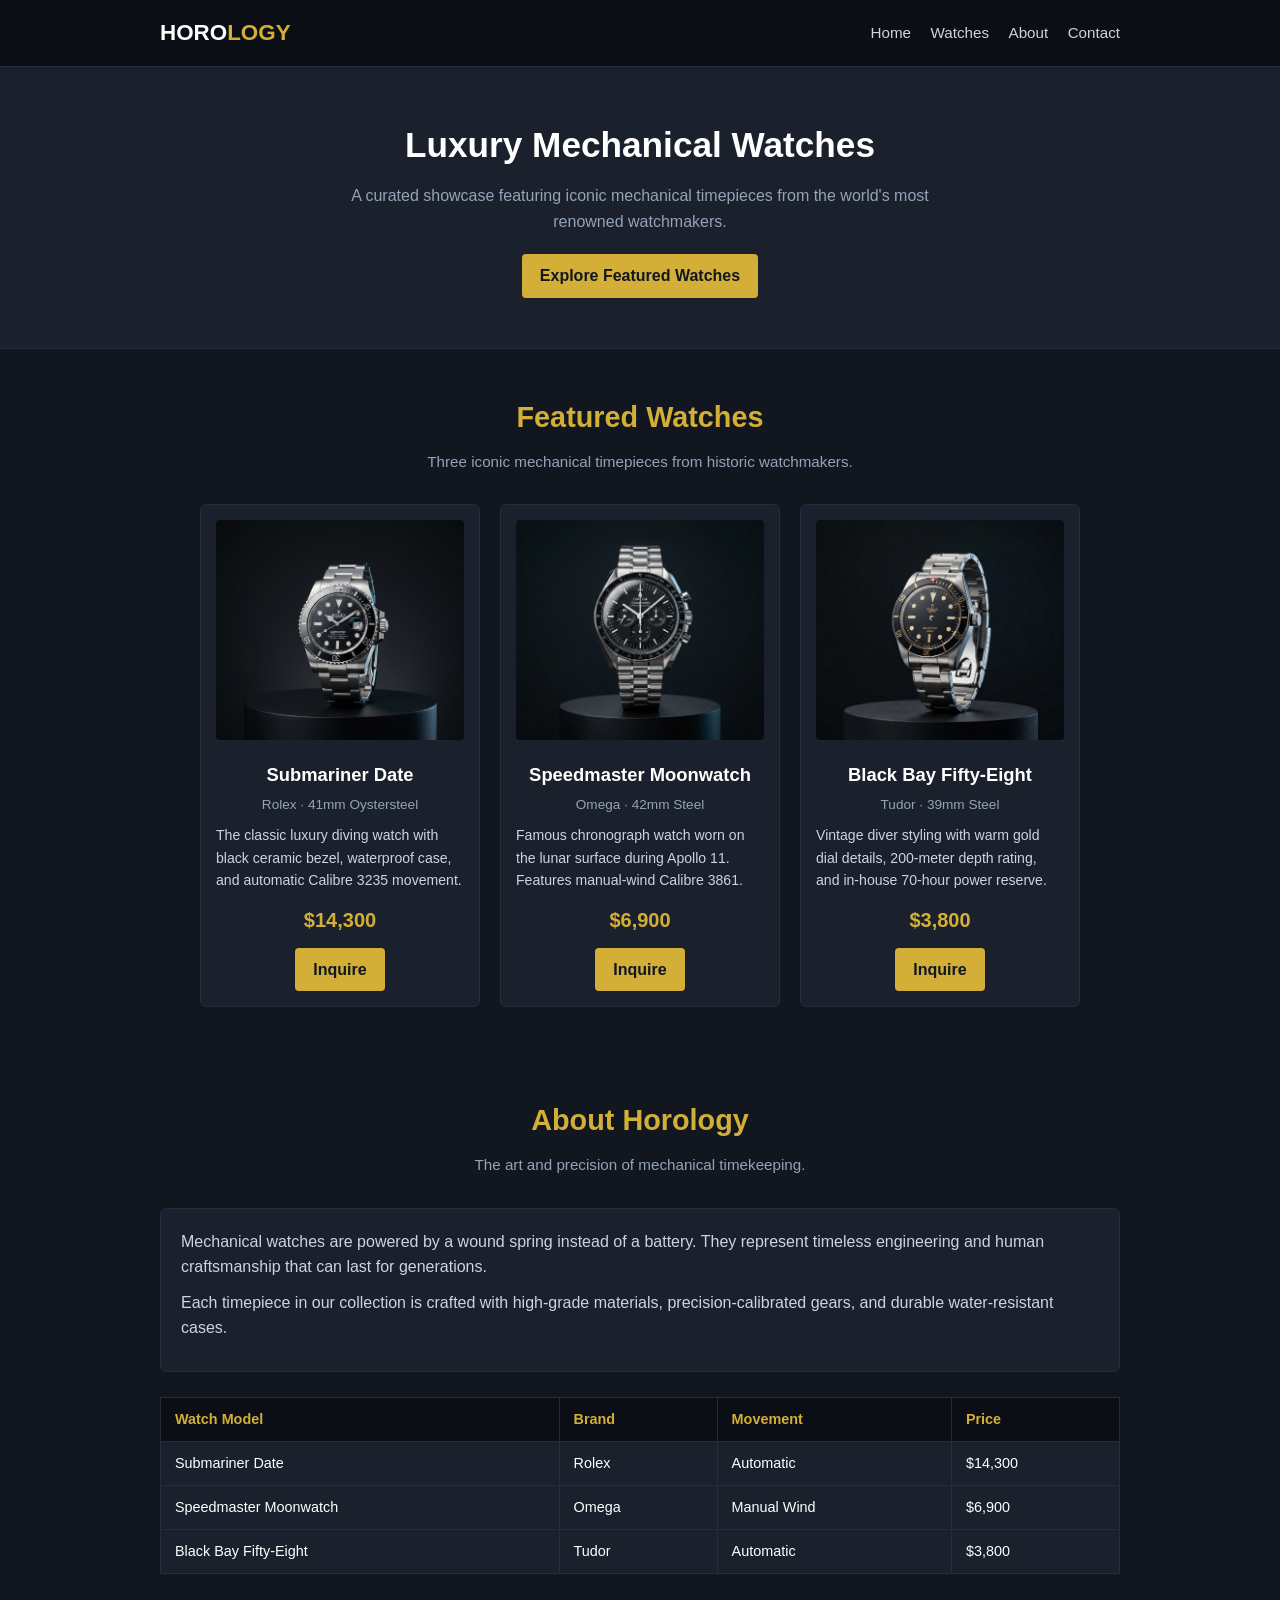
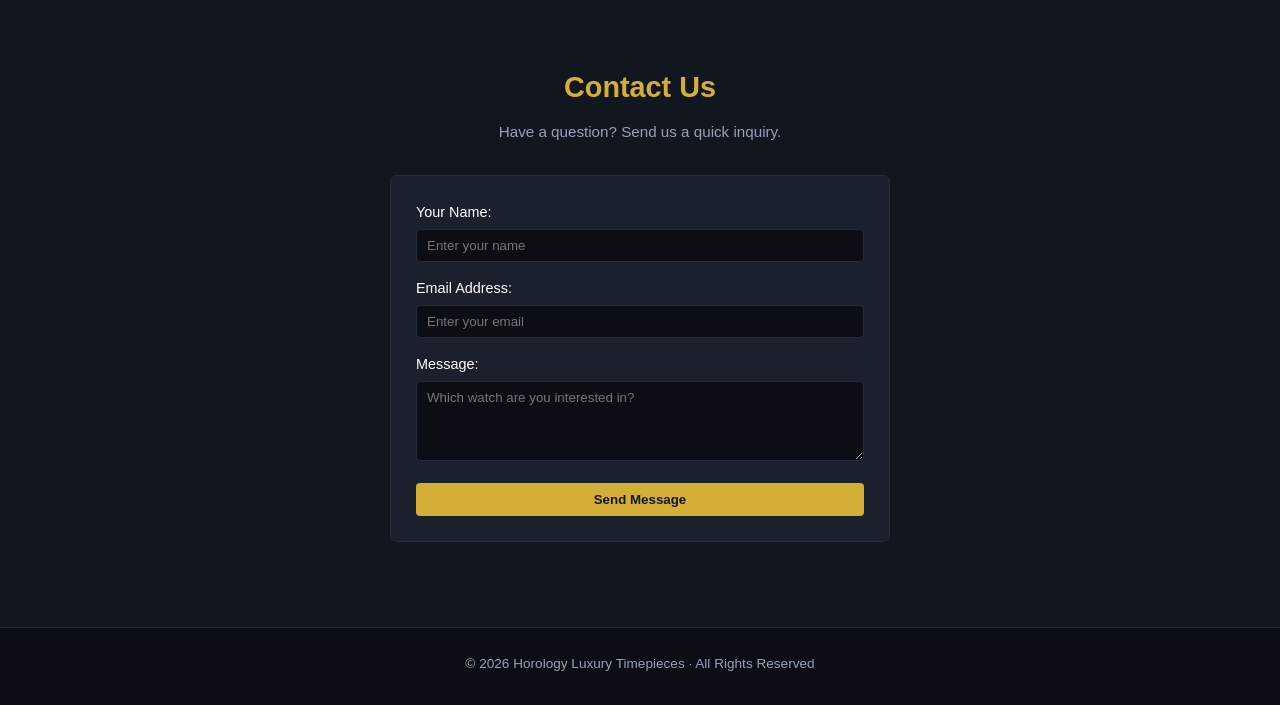
==== commit 90f0194f: "Simplify project to pure HTML and CSS with 3 watches" ====
--- a/index.html
+++ b/index.html
@@ -1,199 +1,168 @@
 <!DOCTYPE html>
 <html lang="en">
+
 <head>
   <meta charset="UTF-8">
   <meta name="viewport" content="width=device-width, initial-scale=1.0">
-  <title>HOROLOGY — Luxury Mechanical Watch Marketplace</title>
-  <meta name="description" content="A curated marketplace for certified authentic luxury mechanical timepieces from Rolex, Omega, Tudor, and Grand Seiko.">
+  <title>HOROLOGY — Luxury Watch Showcase</title>
   <link rel="stylesheet" href="style.css">
 </head>
+
 <body>
 
-  <!-- SITE HEADER / NAVBAR -->
-  <header class="site-header">
+  <!-- 1. Header & Navigation -->
+  <header>
     <div class="container navbar">
-      <a href="index.html" class="brand-logo">HORO<span>LOGY</span></a>
-
+      <a href="#" class="logo">HORO<span>LOGY</span></a>
       <nav>
-        <ul class="nav-menu" id="nav-menu">
-          <li><a href="index.html" class="nav-link">Home</a></li>
-          <li><a href="watches.html" class="nav-link">Watches</a></li>
-          <li><a href="brands.html" class="nav-link">Brands</a></li>
-          <li><a href="about.html" class="nav-link">About</a></li>
-          <li><a href="contact.html" class="nav-link">Contact</a></li>
-          <li>
-            <a href="watches.html" class="wishlist-pill" title="Saved timepieces in your collection">
-              <span>★ Saved</span>
-              <span class="wishlist-counter" id="wishlist-counter">0</span>
-            </a>
-          </li>
-        </ul>
+        <a href="#">Home</a>
+        <a href="#">Watches</a>
+        <a href="#">About</a>
+        <a href="#">Contact</a>
       </nav>
-
-      <button class="nav-toggle" id="nav-toggle" aria-label="Toggle navigation">
-        <span></span>
-        <span></span>
-        <span></span>
-      </button>
     </div>
   </header>
 
-  <!-- MAIN CONTENT -->
-  <main>
-    <!-- HERO SECTION WITH BACKGROUND VIDEO -->
+  <!-- 2. Hero Section -->
     <section class="hero">
-      <video class="hero-video" autoplay muted loop playsinline preload="auto">
-        <source src="video.webm" type="video/webm">
-      </video>
-      <div class="hero-overlay"></div>
-
-      <div class="container hero-content">
-        <h1 class="hero-title-minimal">HOROLOGY</h1>
-        <div class="hero-actions">
-          <a href="watches.html" class="btn btn-primary">Browse Collection</a>
-        </div>
+      <div class="container">
+        <h1>Luxury Mechanical Watches</h1>
+        <p>
+          A curated showcase featuring iconic mechanical timepieces from the world's most renowned watchmakers.
+        </p>
+        <a href="#" class="btn">Explore Featured Watches</a>
       </div>
     </section>
 
-    <!-- METRICS / STATS BAR -->
-    <section class="stats-bar">
-      <div class="container stats-grid">
-        <div class="stat-item">
-          <h3>28</h3>
-          <p>Studio References</p>
-        </div>
-        <div class="stat-item">
-          <h3>100%</h3>
-          <p>Authenticity Verified</p>
-        </div>
-        <div class="stat-item">
-          <h3>4</h3>
-          <p>Historic Houses</p>
-        </div>
-        <div class="stat-item">
-          <h3>7 / 7</h3>
-          <p>Balanced Archive</p>
-        </div>
-      </div>
-    </section>
+    <!-- 3. Watches Section (3 Featured Watches) -->
+      <section class="section">
+        <div class="container">
+          <h2>Featured Watches</h2>
+          <p class="section-intro">Three iconic mechanical timepieces from historic watchmakers.</p>
 
-    <!-- FEATURED TIMEPIECES SECTION -->
-    <section class="section">
-      <div class="container">
-        <h2 class="section-title">Curated Vault Specimen</h2>
-        <p class="section-subtitle">
-          Studio-shot mechanical masterpieces across Rolex, Omega, Tudor, and Grand Seiko.
-        </p>
+          <div class="watch-list">
+            <!-- Watch 1: Rolex -->
+            <div class="watch-card">
+              <img src="catalogue/Rolex/Rolex 01.jpg" alt="Rolex Submariner Date">
+              <h3>Submariner Date</h3>
+              <div class="watch-brand">Rolex &middot; 41mm Oystersteel</div>
+              <p>The classic luxury diving watch with black ceramic bezel, waterproof case, and automatic Calibre 3235
+                movement.</p>
+              <div class="price">$14,300</div>
+              <a href="#" class="btn">Inquire</a>
+            </div>
 
-        <!-- Dynamically rendered via data.js + script.js -->
-        <div class="watch-grid" id="featured-watch-grid"></div>
+            <!-- Watch 2: Omega -->
+            <div class="watch-card">
+              <img src="catalogue/Omega/Omega 01.jpg" alt="Omega Speedmaster Moonwatch">
+              <h3>Speedmaster Moonwatch</h3>
+              <div class="watch-brand">Omega &middot; 42mm Steel</div>
+              <p>Famous chronograph watch worn on the lunar surface during Apollo 11. Features manual-wind Calibre 3861.
+              </p>
+              <div class="price">$6,900</div>
+              <a href="#" class="btn">Inquire</a>
+            </div>
 
-        <div style="text-align: center; margin-top: 45px;">
-          <a href="watches.html" class="btn btn-outline">
-            View Complete Collection (28 References) →
-          </a>
-        </div>
-      </div>
-    </section>
-
-    <!-- BRAND SHOWCASE PREVIEW -->
-    <section class="section" style="background-color: var(--bg-secondary); border-top: 1px solid var(--border);">
-      <div class="container">
-        <h2 class="section-title">Historic Manufactures</h2>
-        <p class="section-subtitle">
-          Four benchmark watchmakers that define the pinnacle of Swiss and Japanese mechanical engineering.
-        </p>
-
-        <div class="brands-grid">
-          <div class="brand-card">
-            <div class="brand-icon-circle">R</div>
-            <h3 class="brand-title">Rolex</h3>
-            <p class="brand-origin">Geneva, Switzerland · Est. 1905</p>
-            <p class="brand-desc">The global benchmark for tool watches and perpetual rotor reliability.</p>
-            <a href="watches.html?brand=Rolex" class="btn btn-outline btn-sm">Browse Rolex →</a>
-          </div>
-
-          <div class="brand-card">
-            <div class="brand-icon-circle">Ω</div>
-            <h3 class="brand-title">Omega</h3>
-            <p class="brand-origin">Biel / Bienne, Switzerland · Est. 1848</p>
-            <p class="brand-desc">NASA-qualified flight chronographs and pioneers of the Co-Axial escapement.</p>
-            <a href="watches.html?brand=Omega" class="btn btn-outline btn-sm">Browse Omega →</a>
-          </div>
-
-          <div class="brand-card">
-            <div class="brand-icon-circle">T</div>
-            <h3 class="brand-title">Tudor</h3>
-            <p class="brand-origin">Geneva, Switzerland · Est. 1926</p>
-            <p class="brand-desc">Born to dare with titanium diver construction and in-house COSC calibres.</p>
-            <a href="watches.html?brand=Tudor" class="btn btn-outline btn-sm">Browse Tudor →</a>
-          </div>
-
-          <div class="brand-card">
-            <div class="brand-icon-circle">GS</div>
-            <h3 class="brand-title">Grand Seiko</h3>
-            <p class="brand-origin">Shizukuishi, Japan · Est. 1960</p>
-            <p class="brand-desc">Zaratsu mirror polishing with revolutionary Spring Drive smooth-glide seconds.</p>
-            <a href="watches.html?brand=Grand%20Seiko" class="btn btn-outline btn-sm">Browse Grand Seiko →</a>
+            <!-- Watch 3: Tudor -->
+            <div class="watch-card">
+              <img src="catalogue/Tudor/Tudor 01.jpg" alt="Tudor Black Bay Fifty-Eight">
+              <h3>Black Bay Fifty-Eight</h3>
+              <div class="watch-brand">Tudor &middot; 39mm Steel</div>
+              <p>Vintage diver styling with warm gold dial details, 200-meter depth rating, and in-house 70-hour power
+                reserve.</p>
+              <div class="price">$3,800</div>
+              <a href="#" class="btn">Inquire</a>
+            </div>
           </div>
         </div>
-      </div>
-    </section>
-  </main>
+      </section>
 
-  <!-- SITE FOOTER -->
-  <footer class="site-footer">
-    <div class="container">
-      <div class="footer-grid">
-        <div class="footer-col">
-          <a href="index.html" class="brand-logo" style="display:inline-block; margin-bottom:12px;">
-            HORO<span>LOGY</span>
-          </a>
-          <p>
-            A curated pre-owned luxury marketplace connecting collectors with certified mechanical timepieces.
-          </p>
-        </div>
+      <!-- 4. About Section with Simple Table -->
+        <section class="section">
+          <div class="container">
+            <h2>About Horology</h2>
+            <p class="section-intro">The art and precision of mechanical timekeeping.</p>
 
-        <div class="footer-col">
-          <h4>Navigation</h4>
-          <ul class="footer-links">
-            <li><a href="index.html">Home</a></li>
-            <li><a href="watches.html">All Watches</a></li>
-            <li><a href="brands.html">Brands</a></li>
-            <li><a href="about.html">About Us</a></li>
-            <li><a href="contact.html">Contact & FAQ</a></li>
-          </ul>
-        </div>
+            <div class="about-box">
+              <p>
+                Mechanical watches are powered by a wound spring instead of a battery. They represent timeless
+                engineering and human craftsmanship that can last for generations.
+              </p>
+              <p>
+                Each timepiece in our collection is crafted with high-grade materials, precision-calibrated gears, and
+                durable water-resistant cases.
+              </p>
+            </div>
 
-        <div class="footer-col">
-          <h4>Brands</h4>
-          <ul class="footer-links">
-            <li><a href="watches.html?brand=Rolex">Rolex</a></li>
-            <li><a href="watches.html?brand=Omega">Omega</a></li>
-            <li><a href="watches.html?brand=Tudor">Tudor</a></li>
-            <li><a href="watches.html?brand=Grand%20Seiko">Grand Seiko</a></li>
-          </ul>
-        </div>
+            <!-- Comparison Table -->
+            <table>
+              <thead>
+                <tr>
+                  <th>Watch Model</th>
+                  <th>Brand</th>
+                  <th>Movement</th>
+                  <th>Price</th>
+                </tr>
+              </thead>
+              <tbody>
+                <tr>
+                  <td>Submariner Date</td>
+                  <td>Rolex</td>
+                  <td>Automatic</td>
+                  <td>$14,300</td>
+                </tr>
+                <tr>
+                  <td>Speedmaster Moonwatch</td>
+                  <td>Omega</td>
+                  <td>Manual Wind</td>
+                  <td>$6,900</td>
+                </tr>
+                <tr>
+                  <td>Black Bay Fifty-Eight</td>
+                  <td>Tudor</td>
+                  <td>Automatic</td>
+                  <td>$3,800</td>
+                </tr>
+              </tbody>
+            </table>
+          </div>
+        </section>
 
-        <div class="footer-col">
-          <h4>Integrity</h4>
-          <p style="font-size:0.85rem; color:var(--text-muted);">
-            Every watch includes a multi-point inspection report, timing telemetry score, and lifetime guarantee of authenticity.
-          </p>
-        </div>
-      </div>
+        <!-- 5. Contact Section -->
+          <section class="section">
+            <div class="container">
+              <h2>Contact Us</h2>
+              <p class="section-intro">Have a question? Send us a quick inquiry.</p>
 
-      <div class="footer-bottom">
-        <div>&copy; 2026 Horology Luxury Timepieces. Student Web Project.</div>
-        <div style="color:var(--accent); font-size:0.75rem; letter-spacing:1px;">
-          BUILT WITH HTML · CSS · JAVASCRIPT
-        </div>
-      </div>
-    </div>
-  </footer>
+              <form class="contact-form" action="#" method="get">
+                <div class="form-group">
+                  <label for="name">Your Name:</label>
+                  <input type="text" id="name" name="name" placeholder="Enter your name" required>
+                </div>
 
-  <!-- Scripts -->
-  <script src="data.js"></script>
-  <script src="script.js"></script>
+                <div class="form-group">
+                  <label for="email">Email Address:</label>
+                  <input type="email" id="email" name="email" placeholder="Enter your email" required>
+                </div>
+
+                <div class="form-group">
+                  <label for="message">Message:</label>
+                  <textarea id="message" name="message" placeholder="Which watch are you interested in?"
+                    required></textarea>
+                </div>
+
+                <button type="submit" class="btn" style="width: 100%;">Send Message</button>
+              </form>
+            </div>
+          </section>
+
+          <!-- 6. Footer -->
+          <footer>
+            <div class="container">
+              <p>&copy; 2026 Horology Luxury Timepieces &middot; All Rights Reserved</p>
+            </div>
+          </footer>
+
 </body>
-</html>
+
+</html>
--- a/style.css
+++ b/style.css
@@ -1,1098 +1,254 @@
 /* ==========================================================
-   HOROLOGY - Luxury Mechanical Watch Marketplace
-   Style Sheet (style.css)
+   Basic CSS Stylesheet for Horology Project
+   Simple, beginner-friendly styling without complex animations
    ========================================================== */
 
-/* Google Fonts */
-@import url('https://fonts.googleapis.com/css2?family=Cinzel:wght@500;600;700&family=Inter:wght@300;400;500;600;700&display=swap');
-
-/* Color Variables */
-:root {
-  --bg-dark: #0a0e14;
-  --bg-card: #121820;
-  --bg-card-hover: #17202b;
-  --bg-secondary: #0f141c;
-  --accent: #38bdf8;
-  --accent-hover: #0ea5e9;
-  --accent-light: rgba(56, 189, 248, 0.12);
-  --text-main: #f8fafc;
-  --text-muted: #94a3b8;
-  --border: rgba(255, 255, 255, 0.08);
-  --border-focus: rgba(56, 189, 248, 0.4);
-  --radius-sm: 6px;
-  --radius-md: 10px;
-  --radius-lg: 16px;
-  --shadow: 0 10px 30px rgba(0, 0, 0, 0.4);
-  --font-serif: 'Cinzel', Georgia, serif;
-  --font-sans: 'Inter', -apple-system, BlinkMacSystemFont, sans-serif;
-  --nav-height: 72px;
-}
-
-/* Reset and Base */
+/* Basic Reset */
 * {
   margin: 0;
   padding: 0;
   box-sizing: border-box;
 }
 
-html {
-  scroll-behavior: smooth;
-}
-
 body {
-  font-family: var(--font-sans);
-  background-color: var(--bg-dark);
-  color: var(--text-main);
+  font-family: Arial, sans-serif;
+  background-color: #12161f;
+  color: #ffffff;
   line-height: 1.6;
-  min-height: 100vh;
-  display: flex;
-  flex-direction: column;
-}
-
-main {
-  flex: 1;
-}
-
-a {
-  color: inherit;
-  text-decoration: none;
-}
-
-img {
-  max-width: 100%;
-  height: auto;
-  display: block;
-}
-
-/* Layout Utilities */
+}
+
+/* Page Container */
 .container {
   width: 90%;
-  max-width: 1200px;
+  max-width: 960px;
   margin: 0 auto;
-  padding: 0 15px;
-}
-
-.section {
-  padding: 70px 0;
-}
-
-.section-title {
-  font-family: var(--font-serif);
-  font-size: 2rem;
-  letter-spacing: 1px;
-  text-align: center;
-  margin-bottom: 12px;
-  color: var(--text-main);
-}
-
-.section-subtitle {
-  text-align: center;
-  color: var(--text-muted);
+}
+
+/* Navigation Bar */
+header {
+  background-color: #0b0e14;
+  padding: 15px 0;
+  border-bottom: 1px solid #242c3d;
+  position: sticky;
+  top: 0;
+}
+
+.navbar {
+  display: flex;
+  justify-content: space-between;
+  align-items: center;
+}
+
+.logo {
+  font-size: 1.4rem;
+  font-weight: bold;
+  color: #ffffff;
+  text-decoration: none;
+}
+
+.logo span {
+  color: #d4af37;
+  /* Gold accent */
+}
+
+nav a {
+  color: #cbd5e1;
+  text-decoration: none;
+  margin-left: 15px;
+  font-size: 0.95rem;
+}
+
+nav a:hover {
+  color: #d4af37;
+}
+
+/* Hero Banner */
+.hero {
+  background-color: #1a202c;
+  text-align: center;
+  padding: 50px 20px;
+  border-bottom: 1px solid #242c3d;
+}
+
+.hero h1 {
+  font-size: 2.2rem;
+  margin-bottom: 10px;
+}
+
+.hero p {
+  color: #94a3b8;
   max-width: 600px;
-  margin: 0 auto 45px auto;
-  font-size: 0.95rem;
+  margin: 0 auto 20px auto;
+  font-size: 1rem;
 }
 
 /* Buttons */
 .btn {
   display: inline-block;
-  padding: 12px 24px;
-  border-radius: var(--radius-sm);
-  font-size: 0.9rem;
-  font-weight: 600;
-  letter-spacing: 0.5px;
-  cursor: pointer;
-  border: 1px solid transparent;
-  transition: all 0.25s ease;
-  text-align: center;
-}
-
-.btn-primary {
-  background-color: var(--accent);
-  color: #040810;
-}
-
-.btn-primary:hover {
-  background-color: var(--accent-hover);
-  transform: translateY(-2px);
-  box-shadow: 0 4px 15px rgba(56, 189, 248, 0.35);
-}
-
-.btn-outline {
-  background-color: transparent;
-  border-color: var(--border);
-  color: var(--text-main);
-}
-
-.btn-outline:hover {
-  border-color: var(--accent);
-  color: var(--accent);
-  transform: translateY(-2px);
-}
-
-.btn-sm {
-  padding: 8px 16px;
-  font-size: 0.8rem;
-}
-
-.badge {
-  display: inline-block;
-  padding: 4px 10px;
-  font-size: 0.72rem;
-  font-weight: 600;
-  text-transform: uppercase;
-  letter-spacing: 1px;
-  border-radius: 20px;
-  background-color: var(--accent-light);
-  color: var(--accent);
-  border: 1px solid rgba(56, 189, 248, 0.25);
-}
-
-/* ==========================================================
-   NAVIGATION BAR
-   ========================================================== */
-.site-header {
-  position: sticky;
-  top: 0;
-  z-index: 100;
-  background-color: rgba(10, 14, 20, 0.92);
-  backdrop-filter: blur(10px);
-  border-bottom: 1px solid var(--border);
-  height: var(--nav-height);
-}
-
-.navbar {
-  display: flex;
-  align-items: center;
-  justify-content: space-between;
-  height: 100%;
-}
-
-.brand-logo {
-  font-family: var(--font-serif);
-  font-size: 1.4rem;
-  font-weight: 700;
-  letter-spacing: 3px;
-  color: var(--text-main);
-}
-
-.brand-logo span {
-  color: var(--accent);
-}
-
-.nav-menu {
-  display: flex;
-  align-items: center;
-  list-style: none;
-  gap: 28px;
-}
-
-.nav-link {
-  font-size: 0.9rem;
-  font-weight: 500;
-  color: var(--text-muted);
-  transition: color 0.2s ease;
-  position: relative;
-  padding: 6px 0;
-}
-
-.nav-link:hover,
-.nav-link.active {
-  color: var(--accent);
-}
-
-.nav-link.active::after {
-  content: '';
-  position: absolute;
-  bottom: 0;
-  left: 0;
-  width: 100%;
-  height: 2px;
-  background-color: var(--accent);
-  border-radius: 2px;
-}
-
-.wishlist-pill {
-  background-color: rgba(255, 255, 255, 0.05);
-  border: 1px solid var(--border);
-  padding: 6px 14px;
-  border-radius: 20px;
-  font-size: 0.85rem;
-  display: flex;
-  align-items: center;
-  gap: 8px;
-  color: var(--text-main);
-  transition: border-color 0.2s ease;
-}
-
-.wishlist-pill:hover {
-  border-color: var(--accent);
-}
-
-.wishlist-counter {
-  background-color: var(--accent);
-  color: #040810;
-  font-size: 0.75rem;
-  font-weight: 700;
-  border-radius: 50%;
-  width: 20px;
-  height: 20px;
-  display: inline-flex;
-  align-items: center;
-  justify-content: center;
-}
-
-.nav-toggle {
-  display: none;
-  background: none;
+  background-color: #d4af37;
+  color: #12161f;
+  padding: 9px 18px;
+  text-decoration: none;
+  font-weight: bold;
+  border-radius: 4px;
   border: none;
   cursor: pointer;
-  padding: 8px;
-}
-
-.nav-toggle span {
-  display: block;
-  width: 24px;
-  height: 2px;
-  background-color: var(--text-main);
-  margin: 5px 0;
-  transition: all 0.3s ease;
-}
-
-/* ==========================================================
-   HERO BANNER (index.html) WITH BACKGROUND VIDEO
-   ========================================================== */
-.hero {
-  position: relative;
-  min-height: 85vh;
+}
+
+.btn:hover {
+  background-color: #e6c555;
+}
+
+/* Section Styling */
+.section {
+  padding: 45px 0;
+}
+
+.section h2 {
+  text-align: center;
+  color: #d4af37;
+  margin-bottom: 10px;
+  font-size: 1.8rem;
+}
+
+.section-intro {
+  text-align: center;
+  color: #94a3b8;
+  margin-bottom: 30px;
+  font-size: 0.95rem;
+}
+
+/* 3 Watches Flexbox Grid */
+.watch-list {
   display: flex;
-  align-items: center;
+  gap: 20px;
   justify-content: center;
-  text-align: center;
-  background-color: var(--bg-dark);
-  border-bottom: 1px solid var(--border);
-  overflow: hidden;
-  padding: 100px 20px 80px 20px;
-}
-
-.hero-video {
-  position: absolute;
-  top: 50%;
-  left: 50%;
-  min-width: 100%;
-  min-height: 100%;
-  width: auto;
-  height: auto;
-  transform: translate(-50%, -50%);
+  flex-wrap: wrap;
+}
+
+.watch-card {
+  background-color: #1a202c;
+  border: 1px solid #242c3d;
+  border-radius: 6px;
+  width: 280px;
+  padding: 15px;
+  text-align: center;
+}
+
+.watch-card img {
+  width: 100%;
+  height: 220px;
   object-fit: cover;
-  z-index: 1;
-  pointer-events: none;
-  opacity: 0.8;
-}
-
-.hero-overlay {
-  position: absolute;
-  inset: 0;
-  background: radial-gradient(circle at center, rgba(10, 14, 20, 0.35) 0%, rgba(10, 14, 20, 0.75) 70%, rgba(10, 14, 20, 0.95) 100%);
-  z-index: 2;
-  pointer-events: none;
-}
-
-.hero-content {
-  position: relative;
-  z-index: 3;
-  max-width: 800px;
-  margin: 0 auto;
-}
-
-.hero-title-minimal {
-  font-family: var(--font-serif);
-  font-size: clamp(3rem, 10vw, 6.5rem);
-  font-weight: 700;
-  letter-spacing: clamp(8px, 2.5vw, 24px);
-  text-transform: uppercase;
-  color: var(--text-main);
-  margin-bottom: 24px;
-  text-shadow: 0 4px 30px rgba(0, 0, 0, 0.95), 0 0 50px rgba(56, 189, 248, 0.3);
-  animation: heroTitleFadeIn 1.2s ease-out;
-}
-
-@keyframes heroTitleFadeIn {
-  from {
-    opacity: 0;
-    transform: translateY(16px);
-  }
-  to {
-    opacity: 1;
-    transform: translateY(0);
-  }
-}
-
-.hero-actions {
-  display: flex;
-  justify-content: center;
-  gap: 16px;
-  flex-wrap: wrap;
-  animation: heroActionsFadeIn 1.4s ease-out;
-}
-
-@keyframes heroActionsFadeIn {
-  from {
-    opacity: 0;
-    transform: translateY(12px);
-  }
-  to {
-    opacity: 1;
-    transform: translateY(0);
-  }
-}
-
-/* ==========================================================
-   STATS BAR
-   ========================================================== */
-.stats-bar {
-  background-color: var(--bg-secondary);
-  border-bottom: 1px solid var(--border);
-  padding: 30px 0;
-}
-
-.stats-grid {
-  display: grid;
-  grid-template-columns: repeat(4, 1fr);
-  gap: 20px;
-  text-align: center;
-}
-
-.stat-item h3 {
-  font-family: var(--font-serif);
-  font-size: 1.8rem;
-  color: var(--accent);
-  margin-bottom: 4px;
-}
-
-.stat-item p {
-  color: var(--text-muted);
+  border-radius: 4px;
+  margin-bottom: 12px;
+}
+
+.watch-card h3 {
+  font-size: 1.15rem;
+  margin-bottom: 5px;
+}
+
+.watch-brand {
+  color: #94a3b8;
   font-size: 0.85rem;
-  text-transform: uppercase;
-  letter-spacing: 1px;
-}
-
-/* ==========================================================
-   WATCH CARDS & GRID
-   ========================================================== */
-.watch-grid {
-  display: grid;
-  grid-template-columns: repeat(auto-fill, minmax(270px, 1fr));
-  gap: 25px;
-}
-
-.watch-card {
-  background-color: var(--bg-card);
-  border: 1px solid var(--border);
-  border-radius: var(--radius-md);
-  overflow: hidden;
-  transition: transform 0.25s ease, box-shadow 0.25s ease, border-color 0.25s ease;
-  display: flex;
-  flex-direction: column;
-}
-
-.watch-card:hover {
-  transform: translateY(-5px);
-  border-color: rgba(56, 189, 248, 0.3);
-  box-shadow: 0 12px 28px rgba(0, 0, 0, 0.5);
-  background-color: var(--bg-card-hover);
-}
-
-.watch-card-image {
-  position: relative;
-  width: 100%;
-  aspect-ratio: 1 / 1;
-  background: radial-gradient(circle at center, #18202b 0%, #0a0e14 100%);
-  overflow: hidden;
-}
-
-.watch-card-image img {
-  width: 100%;
-  height: 100%;
-  object-fit: cover;
-  transition: transform 0.4s ease;
-}
-
-.watch-card:hover .watch-card-image img {
-  transform: scale(1.05);
-}
-
-.watch-card-badge {
-  position: absolute;
-  top: 12px;
-  left: 12px;
-  z-index: 2;
-}
-
-.watch-card-body {
+  margin-bottom: 8px;
+}
+
+.watch-card p {
+  color: #cbd5e1;
+  font-size: 0.88rem;
+  margin-bottom: 12px;
+  text-align: left;
+}
+
+.price {
+  font-size: 1.25rem;
+  font-weight: bold;
+  color: #d4af37;
+  margin-bottom: 12px;
+}
+
+/* About Box & Table */
+.about-box {
+  background-color: #1a202c;
+  border: 1px solid #242c3d;
+  border-radius: 6px;
   padding: 20px;
-  display: flex;
-  flex-direction: column;
-  flex: 1;
-}
-
-.watch-brand-name {
-  font-size: 0.75rem;
-  font-weight: 700;
-  text-transform: uppercase;
-  letter-spacing: 1.5px;
-  color: var(--accent);
-  margin-bottom: 4px;
-}
-
-.watch-model-title {
-  font-family: var(--font-serif);
-  font-size: 1.15rem;
-  color: var(--text-main);
-  margin-bottom: 6px;
-  line-height: 1.3;
-}
-
-.watch-meta {
-  font-size: 0.8rem;
-  color: var(--text-muted);
-  margin-bottom: 16px;
-}
-
-.watch-specs-brief {
-  font-size: 0.8rem;
-  color: var(--text-muted);
-  display: flex;
-  gap: 12px;
-  margin-bottom: 18px;
-  padding-bottom: 14px;
-  border-bottom: 1px solid rgba(255, 255, 255, 0.05);
-}
-
-.watch-specs-brief span {
-  display: inline-flex;
-  align-items: center;
-  gap: 4px;
-}
-
-.watch-card-footer {
-  margin-top: auto;
-  display: flex;
-  align-items: center;
-  justify-content: space-between;
-}
-
-.watch-price {
-  font-family: var(--font-serif);
-  font-size: 1.25rem;
-  font-weight: 700;
-  color: var(--text-main);
-}
-
-/* ==========================================================
-   FILTER & SEARCH BAR (watches.html)
-   ========================================================== */
-.catalog-toolbar {
-  background-color: var(--bg-card);
-  border: 1px solid var(--border);
-  border-radius: var(--radius-md);
-  padding: 18px 24px;
-  margin-bottom: 35px;
-  display: flex;
-  flex-wrap: wrap;
-  align-items: center;
-  justify-content: space-between;
-  gap: 16px;
-}
-
-.search-box {
-  flex: 1;
-  min-width: 240px;
-  position: relative;
-}
-
-.search-box input {
-  width: 100%;
-  padding: 10px 14px 10px 36px;
-  background-color: var(--bg-secondary);
-  border: 1px solid var(--border);
-  border-radius: var(--radius-sm);
-  color: var(--text-main);
-  font-size: 0.9rem;
-  outline: none;
-  transition: border-color 0.2s ease;
-}
-
-.search-box input:focus {
-  border-color: var(--accent);
-}
-
-.search-box::before {
-  content: '🔍';
-  position: absolute;
-  left: 12px;
-  top: 50%;
-  transform: translateY(-50%);
-  font-size: 0.8rem;
-  opacity: 0.6;
-}
-
-.filter-pills {
-  display: flex;
-  gap: 8px;
-  flex-wrap: wrap;
-}
-
-.filter-btn {
-  background: transparent;
-  border: 1px solid var(--border);
-  color: var(--text-muted);
-  padding: 8px 14px;
-  border-radius: 20px;
-  font-size: 0.8rem;
-  font-weight: 500;
-  cursor: pointer;
-  transition: all 0.2s ease;
-}
-
-.filter-btn:hover,
-.filter-btn.active {
-  background-color: var(--accent-light);
-  border-color: var(--accent);
-  color: var(--accent);
-}
-
-.sort-select {
-  padding: 8px 12px;
-  background-color: var(--bg-secondary);
-  border: 1px solid var(--border);
-  border-radius: var(--radius-sm);
-  color: var(--text-main);
-  font-size: 0.85rem;
-  outline: none;
-  cursor: pointer;
-}
-
-/* ==========================================================
-   WATCH DETAIL DOSSIER (watch-detail.html)
-   ========================================================== */
-.back-link {
-  display: inline-flex;
-  align-items: center;
-  gap: 8px;
-  color: var(--text-muted);
-  font-size: 0.9rem;
   margin-bottom: 25px;
-  transition: color 0.2s ease;
-}
-
-.back-link:hover {
-  color: var(--accent);
-}
-
-.detail-layout {
-  display: grid;
-  grid-template-columns: 1fr 1.1fr;
-  gap: 40px;
-  background-color: var(--bg-card);
-  border: 1px solid var(--border);
-  border-radius: var(--radius-lg);
-  padding: 35px;
-  box-shadow: var(--shadow);
-}
-
-.detail-image-box {
-  background-color: #06090e;
-  border-radius: var(--radius-md);
-  overflow: hidden;
-  border: 1px solid var(--border);
-  aspect-ratio: 1 / 1;
-  display: flex;
-  align-items: center;
-  justify-content: center;
-}
-
-.detail-image-box img {
-  width: 100%;
-  height: 100%;
-  object-fit: cover;
-}
-
-.detail-content {
-  display: flex;
-  flex-direction: column;
-}
-
-.detail-brand-badge {
+}
+
+.about-box p {
+  color: #cbd5e1;
   margin-bottom: 10px;
 }
 
-.detail-title {
-  font-family: var(--font-serif);
-  font-size: 2rem;
-  margin-bottom: 6px;
-  line-height: 1.2;
-}
-
-.detail-reference {
-  color: var(--text-muted);
-  font-size: 0.9rem;
-  margin-bottom: 18px;
-}
-
-.detail-price-box {
-  background-color: var(--bg-secondary);
-  border: 1px solid var(--border);
-  border-radius: var(--radius-md);
-  padding: 16px 20px;
-  display: flex;
-  align-items: center;
-  justify-content: space-between;
-  margin-bottom: 24px;
-}
-
-.detail-price-label {
-  font-size: 0.8rem;
-  color: var(--text-muted);
-  text-transform: uppercase;
-  letter-spacing: 1px;
-}
-
-.detail-price-value {
-  font-family: var(--font-serif);
-  font-size: 1.8rem;
-  font-weight: 700;
-  color: var(--accent);
-}
-
-.detail-description {
-  color: var(--text-muted);
-  font-size: 0.95rem;
-  line-height: 1.7;
-  margin-bottom: 28px;
-}
-
-.specs-table {
+table {
   width: 100%;
   border-collapse: collapse;
-  margin-bottom: 30px;
-}
-
-.specs-table tr {
-  border-bottom: 1px solid rgba(255, 255, 255, 0.05);
-}
-
-.specs-table td {
-  padding: 10px 0;
-  font-size: 0.88rem;
-}
-
-.specs-table td:first-child {
-  color: var(--text-muted);
-  width: 40%;
-}
-
-.specs-table td:last-child {
-  font-weight: 500;
-  color: var(--text-main);
-}
-
-.detail-actions {
-  display: flex;
-  gap: 14px;
-  margin-top: auto;
-  flex-wrap: wrap;
-}
-
-/* ==========================================================
-   BRANDS SECTION & PAGE (brands.html)
-   ========================================================== */
-.brands-grid {
-  display: grid;
-  grid-template-columns: repeat(auto-fit, minmax(260px, 1fr));
-  gap: 25px;
-}
-
-.brand-card {
-  background-color: var(--bg-card);
-  border: 1px solid var(--border);
-  border-radius: var(--radius-md);
-  padding: 30px;
-  text-align: center;
-  transition: all 0.25s ease;
-  display: flex;
-  flex-direction: column;
-}
-
-.brand-card:hover {
-  transform: translateY(-5px);
-  border-color: var(--accent);
-  box-shadow: 0 10px 25px rgba(0, 0, 0, 0.4);
-}
-
-.brand-icon-circle {
-  width: 70px;
-  height: 70px;
-  border-radius: 50%;
-  background: var(--accent-light);
-  border: 1px solid rgba(56, 189, 248, 0.3);
-  display: flex;
-  align-items: center;
-  justify-content: center;
-  margin: 0 auto 20px auto;
-  font-family: var(--font-serif);
-  font-size: 1.5rem;
-  font-weight: 700;
-  color: var(--accent);
-}
-
-.brand-title {
-  font-family: var(--font-serif);
-  font-size: 1.4rem;
-  margin-bottom: 6px;
-}
-
-.brand-origin {
-  font-size: 0.8rem;
-  color: var(--text-muted);
-  text-transform: uppercase;
-  letter-spacing: 1px;
-  margin-bottom: 14px;
-}
-
-.brand-desc {
-  font-size: 0.88rem;
-  color: var(--text-muted);
-  line-height: 1.6;
-  margin-bottom: 20px;
-  flex: 1;
-}
-
-.brand-models-list {
-  font-size: 0.8rem;
-  color: var(--text-main);
-  background-color: var(--bg-secondary);
-  padding: 10px;
-  border-radius: var(--radius-sm);
-  margin-bottom: 20px;
+  background-color: #1a202c;
+  border: 1px solid #242c3d;
+}
+
+th,
+td {
+  border: 1px solid #242c3d;
+  padding: 10px 14px;
   text-align: left;
-}
-
-.brand-models-list strong {
-  color: var(--accent);
-}
-
-/* ==========================================================
-   ABOUT PAGE (about.html)
-   ========================================================== */
-.about-hero {
-  text-align: center;
-  padding: 60px 0 40px 0;
-}
-
-.about-features-grid {
-  display: grid;
-  grid-template-columns: repeat(auto-fit, minmax(240px, 1fr));
-  gap: 25px;
+  font-size: 0.9rem;
+}
+
+th {
+  background-color: #0b0e14;
+  color: #d4af37;
+}
+
+/* Contact Form */
+.contact-form {
+  background-color: #1a202c;
+  border: 1px solid #242c3d;
+  border-radius: 6px;
+  padding: 25px;
+  max-width: 500px;
+  margin: 0 auto;
+}
+
+.form-group {
+  margin-bottom: 15px;
+}
+
+.form-group label {
+  display: block;
+  margin-bottom: 5px;
+  font-size: 0.9rem;
+}
+
+.form-group input,
+.form-group textarea {
+  width: 100%;
+  padding: 8px 10px;
+  background-color: #0b0e14;
+  border: 1px solid #242c3d;
+  border-radius: 4px;
+  color: #ffffff;
+  font-family: inherit;
+}
+
+.form-group textarea {
+  resize: vertical;
+  min-height: 80px;
+}
+
+/* Footer */
+footer {
+  background-color: #0b0e14;
+  text-align: center;
+  padding: 25px 0;
+  border-top: 1px solid #242c3d;
   margin-top: 40px;
-}
-
-.feature-box {
-  background-color: var(--bg-card);
-  border: 1px solid var(--border);
-  border-radius: var(--radius-md);
-  padding: 28px;
-  text-align: left;
-}
-
-.feature-icon {
-  font-size: 1.8rem;
-  margin-bottom: 16px;
-  display: inline-block;
-}
-
-.feature-box h3 {
-  font-family: var(--font-serif);
-  font-size: 1.15rem;
-  margin-bottom: 10px;
-  color: var(--text-main);
-}
-
-.feature-box p {
-  color: var(--text-muted);
-  font-size: 0.9rem;
-  line-height: 1.6;
-}
-
-/* ==========================================================
-   CONTACT PAGE (contact.html)
-   ========================================================== */
-.contact-layout {
-  display: grid;
-  grid-template-columns: 1fr 1fr;
-  gap: 40px;
-}
-
-.contact-card {
-  background-color: var(--bg-card);
-  border: 1px solid var(--border);
-  border-radius: var(--radius-lg);
-  padding: 35px;
-}
-
-.form-group {
-  margin-bottom: 20px;
-}
-
-.form-label {
-  display: block;
+  color: #94a3b8;
   font-size: 0.85rem;
-  font-weight: 500;
-  color: var(--text-muted);
-  margin-bottom: 6px;
-  text-transform: uppercase;
-  letter-spacing: 0.5px;
-}
-
-.form-control {
-  width: 100%;
-  padding: 12px 14px;
-  background-color: var(--bg-secondary);
-  border: 1px solid var(--border);
-  border-radius: var(--radius-sm);
-  color: var(--text-main);
-  font-size: 0.9rem;
-  font-family: var(--font-sans);
-  outline: none;
-  transition: border-color 0.2s ease;
-}
-
-.form-control:focus {
-  border-color: var(--accent);
-}
-
-textarea.form-control {
-  resize: vertical;
-  min-height: 120px;
-}
-
-/* FAQ Accordion */
-.faq-list {
-  display: flex;
-  flex-direction: column;
-  gap: 14px;
-}
-
-.faq-item {
-  background-color: var(--bg-secondary);
-  border: 1px solid var(--border);
-  border-radius: var(--radius-sm);
-  overflow: hidden;
-}
-
-.faq-question {
-  width: 100%;
-  padding: 16px 20px;
-  background: none;
-  border: none;
-  color: var(--text-main);
-  font-family: var(--font-sans);
-  font-size: 0.95rem;
-  font-weight: 600;
-  text-align: left;
-  cursor: pointer;
-  display: flex;
-  justify-content: space-between;
-  align-items: center;
-}
-
-.faq-question::after {
-  content: '+';
-  font-size: 1.2rem;
-  color: var(--accent);
-  transition: transform 0.25s ease;
-}
-
-.faq-item.open .faq-question::after {
-  content: '−';
-}
-
-.faq-answer {
-  max-height: 0;
-  overflow: hidden;
-  transition: max-height 0.3s ease, padding 0.3s ease;
-  padding: 0 20px;
-  color: var(--text-muted);
-  font-size: 0.9rem;
-  line-height: 1.6;
-}
-
-.faq-item.open .faq-answer {
-  max-height: 200px;
-  padding: 0 20px 16px 20px;
-}
-
-/* Modal Popup */
-.modal-overlay {
-  display: none;
-  position: fixed;
-  inset: 0;
-  background-color: rgba(0, 0, 0, 0.75);
-  backdrop-filter: blur(4px);
-  z-index: 1000;
-  align-items: center;
-  justify-content: center;
-  padding: 20px;
-}
-
-.modal-overlay.active {
-  display: flex;
-}
-
-.modal-card {
-  background-color: var(--bg-card);
-  border: 1px solid var(--border);
-  border-radius: var(--radius-lg);
-  padding: 35px;
-  max-width: 480px;
-  width: 100%;
-  text-align: center;
-  box-shadow: var(--shadow);
-}
-
-.modal-card h3 {
-  font-family: var(--font-serif);
-  font-size: 1.5rem;
-  margin-bottom: 12px;
-  color: var(--accent);
-}
-
-.modal-card p {
-  color: var(--text-muted);
-  font-size: 0.95rem;
-  margin-bottom: 25px;
-}
-
-/* ==========================================================
-   FOOTER
-   ========================================================== */
-.site-footer {
-  background-color: var(--bg-secondary);
-  border-top: 1px solid var(--border);
-  padding: 60px 0 25px 0;
-  margin-top: 70px;
-}
-
-.footer-grid {
-  display: grid;
-  grid-template-columns: 2fr 1fr 1fr 1fr;
-  gap: 40px;
-  margin-bottom: 40px;
-}
-
-.footer-col h4 {
-  font-family: var(--font-serif);
-  font-size: 1rem;
-  letter-spacing: 1px;
-  color: var(--text-main);
-  margin-bottom: 18px;
-}
-
-.footer-col p {
-  color: var(--text-muted);
-  font-size: 0.88rem;
-  line-height: 1.6;
-  max-width: 320px;
-}
-
-.footer-links {
-  list-style: none;
-}
-
-.footer-links li {
-  margin-bottom: 10px;
-}
-
-.footer-links a {
-  color: var(--text-muted);
-  font-size: 0.88rem;
-  transition: color 0.2s ease;
-}
-
-.footer-links a:hover {
-  color: var(--accent);
-}
-
-.footer-bottom {
-  border-top: 1px solid rgba(255, 255, 255, 0.05);
-  padding-top: 25px;
-  display: flex;
-  justify-content: space-between;
-  align-items: center;
-  color: var(--text-muted);
-  font-size: 0.82rem;
-  flex-wrap: wrap;
-  gap: 12px;
-}
-
-/* ==========================================================
-   RESPONSIVE DESIGN
-   ========================================================== */
-@media (max-width: 900px) {
-  .nav-menu {
-    position: fixed;
-    top: var(--nav-height);
-    left: 0;
-    width: 100%;
-    background-color: var(--bg-card);
-    border-bottom: 1px solid var(--border);
-    flex-direction: column;
-    padding: 25px 0;
-    gap: 18px;
-    display: none;
-  }
-
-  .nav-menu.open {
-    display: flex;
-  }
-
-  .nav-toggle {
-    display: block;
-  }
-
-  .stats-grid {
-    grid-template-columns: repeat(2, 1fr);
-  }
-
-  .detail-layout {
-    grid-template-columns: 1fr;
-  }
-
-  .contact-layout {
-    grid-template-columns: 1fr;
-  }
-
-  .footer-grid {
-    grid-template-columns: 1fr 1fr;
-  }
-}
-
-@media (max-width: 600px) {
-  .hero-title {
-    font-size: 1.8rem;
-  }
-
-  .stats-grid {
-    grid-template-columns: 1fr;
-  }
-
-  .footer-grid {
-    grid-template-columns: 1fr;
-  }
-
-  .catalog-toolbar {
-    flex-direction: column;
-    align-items: stretch;
-  }
-}
-
+}
+
+footer p {
+  margin-bottom: 5px;
+}
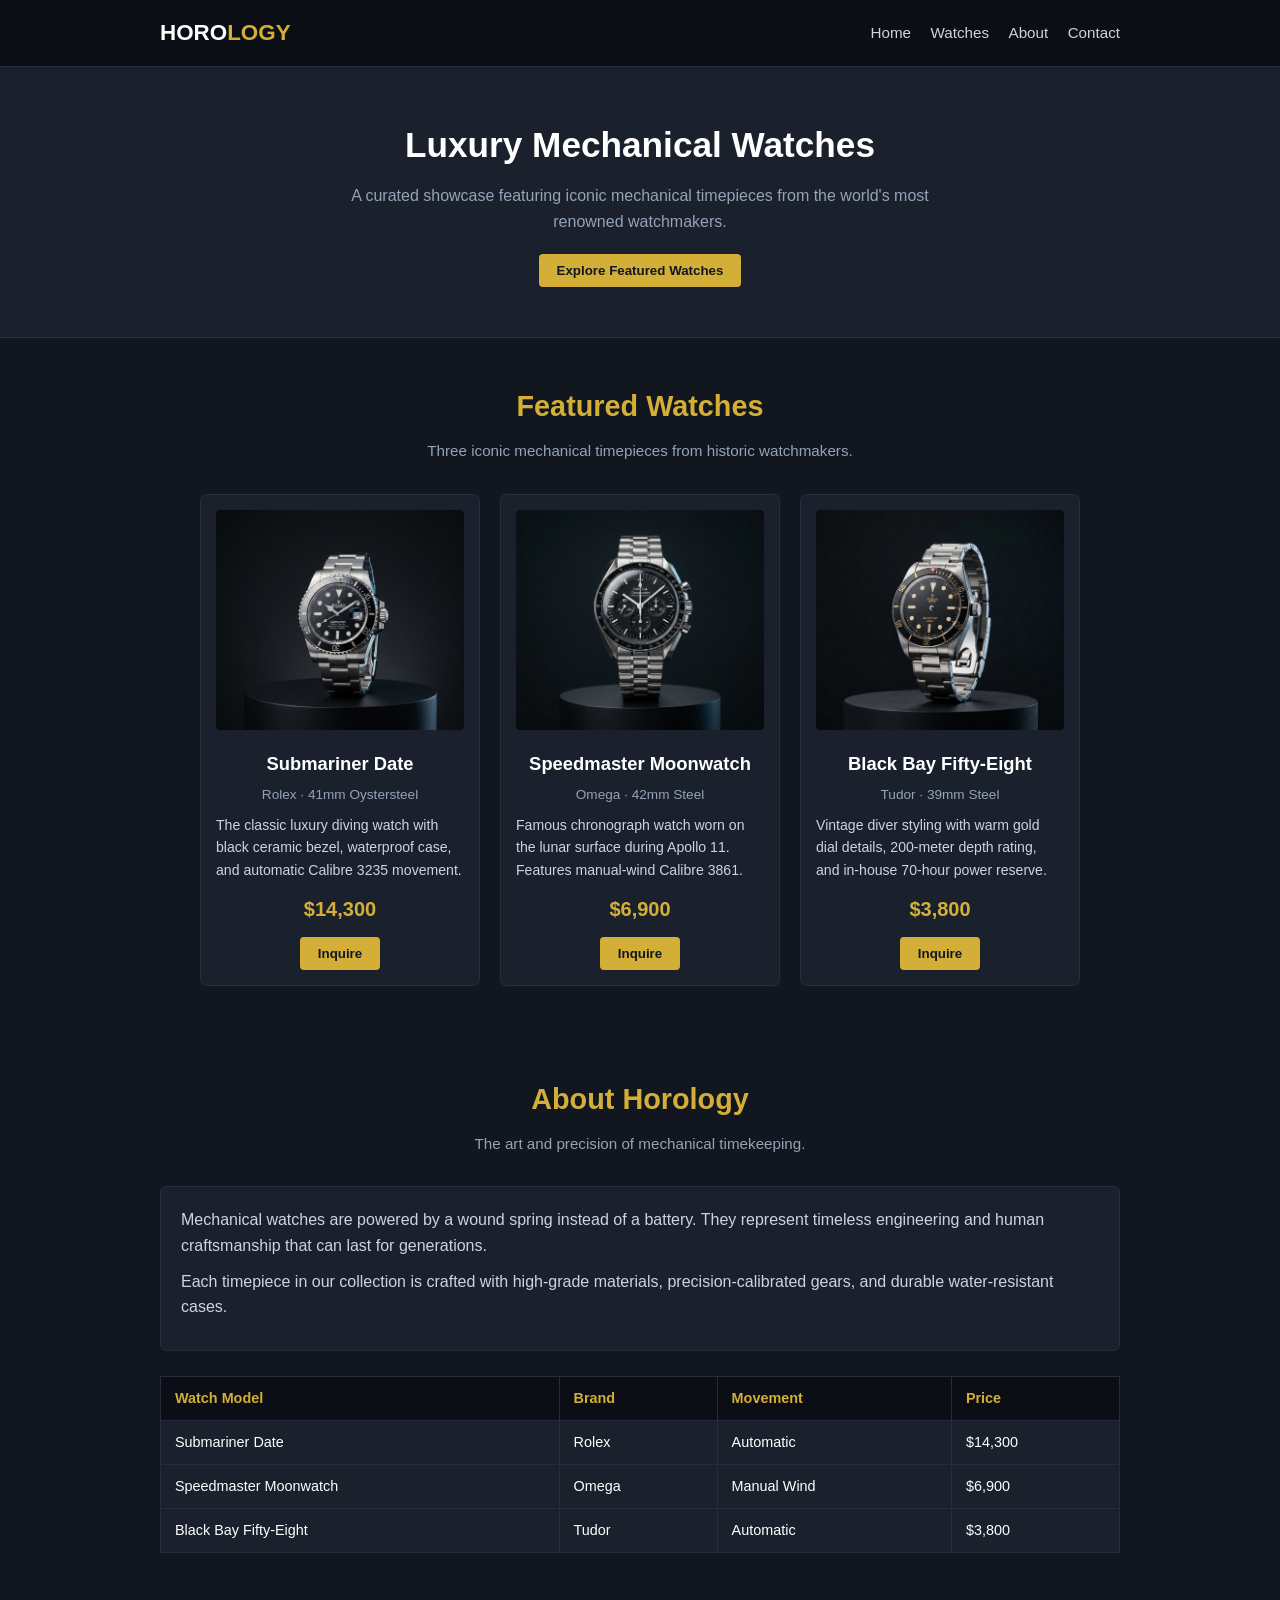
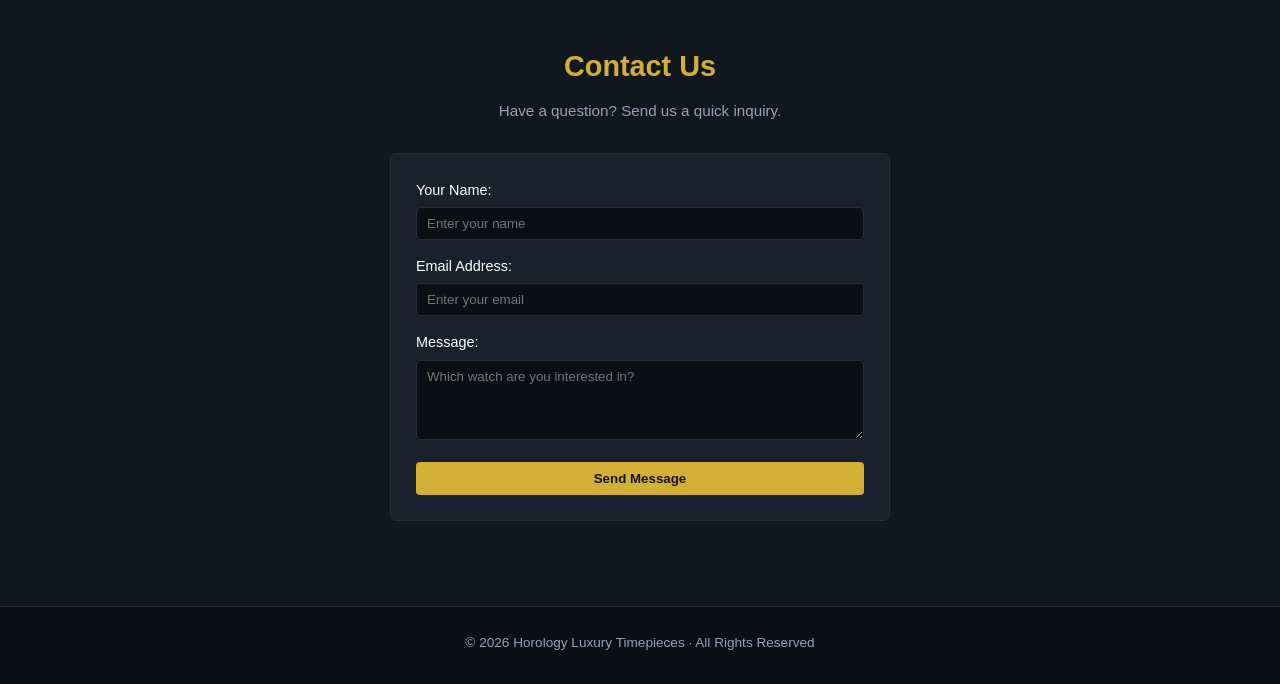
==== commit 47db7af1: "Fix jumping on button clicks and remove email validation" ====
--- a/index.html
+++ b/index.html
@@ -1,13 +1,11 @@
 <!DOCTYPE html>
 <html lang="en">
-
 <head>
   <meta charset="UTF-8">
   <meta name="viewport" content="width=device-width, initial-scale=1.0">
   <title>HOROLOGY — Luxury Watch Showcase</title>
   <link rel="stylesheet" href="style.css">
 </head>
-
 <body>
 
   <!-- 1. Header & Navigation -->
@@ -15,154 +13,147 @@
     <div class="container navbar">
       <a href="#" class="logo">HORO<span>LOGY</span></a>
       <nav>
-        <a href="#">Home</a>
-        <a href="#">Watches</a>
-        <a href="#">About</a>
-        <a href="#">Contact</a>
+        <button type="button">Home</button>
+        <button type="button">Watches</button>
+        <button type="button">About</button>
+        <button type="button">Contact</button>
       </nav>
     </div>
   </header>
 
   <!-- 2. Hero Section -->
-    <section class="hero">
-      <div class="container">
-        <h1>Luxury Mechanical Watches</h1>
+  <section class="hero">
+    <div class="container">
+      <h1>Luxury Mechanical Watches</h1>
+      <p>
+        A curated showcase featuring iconic mechanical timepieces from the world's most renowned watchmakers.
+      </p>
+      <button type="button" class="btn">Explore Featured Watches</button>
+    </div>
+  </section>
+
+  <!-- 3. Watches Section (3 Featured Watches) -->
+  <section class="section">
+    <div class="container">
+      <h2>Featured Watches</h2>
+      <p class="section-intro">Three iconic mechanical timepieces from historic watchmakers.</p>
+
+      <div class="watch-list">
+        <!-- Watch 1: Rolex -->
+        <div class="watch-card">
+          <img src="catalogue/Rolex/Rolex 01.jpg" alt="Rolex Submariner Date">
+          <h3>Submariner Date</h3>
+          <div class="watch-brand">Rolex &middot; 41mm Oystersteel</div>
+          <p>The classic luxury diving watch with black ceramic bezel, waterproof case, and automatic Calibre 3235 movement.</p>
+          <div class="price">$14,300</div>
+          <button type="button" class="btn">Inquire</button>
+        </div>
+
+        <!-- Watch 2: Omega -->
+        <div class="watch-card">
+          <img src="catalogue/Omega/Omega 01.jpg" alt="Omega Speedmaster Moonwatch">
+          <h3>Speedmaster Moonwatch</h3>
+          <div class="watch-brand">Omega &middot; 42mm Steel</div>
+          <p>Famous chronograph watch worn on the lunar surface during Apollo 11. Features manual-wind Calibre 3861.</p>
+          <div class="price">$6,900</div>
+          <button type="button" class="btn">Inquire</button>
+        </div>
+
+        <!-- Watch 3: Tudor -->
+        <div class="watch-card">
+          <img src="catalogue/Tudor/Tudor 01.jpg" alt="Tudor Black Bay Fifty-Eight">
+          <h3>Black Bay Fifty-Eight</h3>
+          <div class="watch-brand">Tudor &middot; 39mm Steel</div>
+          <p>Vintage diver styling with warm gold dial details, 200-meter depth rating, and in-house 70-hour power reserve.</p>
+          <div class="price">$3,800</div>
+          <button type="button" class="btn">Inquire</button>
+        </div>
+      </div>
+    </div>
+  </section>
+
+  <!-- 4. About Section with Simple Table -->
+  <section class="section">
+    <div class="container">
+      <h2>About Horology</h2>
+      <p class="section-intro">The art and precision of mechanical timekeeping.</p>
+
+      <div class="about-box">
         <p>
-          A curated showcase featuring iconic mechanical timepieces from the world's most renowned watchmakers.
+          Mechanical watches are powered by a wound spring instead of a battery. They represent timeless engineering and human craftsmanship that can last for generations.
         </p>
-        <a href="#" class="btn">Explore Featured Watches</a>
+        <p>
+          Each timepiece in our collection is crafted with high-grade materials, precision-calibrated gears, and durable water-resistant cases.
+        </p>
       </div>
-    </section>
 
-    <!-- 3. Watches Section (3 Featured Watches) -->
-      <section class="section">
-        <div class="container">
-          <h2>Featured Watches</h2>
-          <p class="section-intro">Three iconic mechanical timepieces from historic watchmakers.</p>
+      <!-- Comparison Table -->
+      <table>
+        <thead>
+          <tr>
+            <th>Watch Model</th>
+            <th>Brand</th>
+            <th>Movement</th>
+            <th>Price</th>
+          </tr>
+        </thead>
+        <tbody>
+          <tr>
+            <td>Submariner Date</td>
+            <td>Rolex</td>
+            <td>Automatic</td>
+            <td>$14,300</td>
+          </tr>
+          <tr>
+            <td>Speedmaster Moonwatch</td>
+            <td>Omega</td>
+            <td>Manual Wind</td>
+            <td>$6,900</td>
+          </tr>
+          <tr>
+            <td>Black Bay Fifty-Eight</td>
+            <td>Tudor</td>
+            <td>Automatic</td>
+            <td>$3,800</td>
+          </tr>
+        </tbody>
+      </table>
+    </div>
+  </section>
 
-          <div class="watch-list">
-            <!-- Watch 1: Rolex -->
-            <div class="watch-card">
-              <img src="catalogue/Rolex/Rolex 01.jpg" alt="Rolex Submariner Date">
-              <h3>Submariner Date</h3>
-              <div class="watch-brand">Rolex &middot; 41mm Oystersteel</div>
-              <p>The classic luxury diving watch with black ceramic bezel, waterproof case, and automatic Calibre 3235
-                movement.</p>
-              <div class="price">$14,300</div>
-              <a href="#" class="btn">Inquire</a>
-            </div>
+  <!-- 5. Contact Section -->
+  <section class="section">
+    <div class="container">
+      <h2>Contact Us</h2>
+      <p class="section-intro">Have a question? Send us a quick inquiry.</p>
 
-            <!-- Watch 2: Omega -->
-            <div class="watch-card">
-              <img src="catalogue/Omega/Omega 01.jpg" alt="Omega Speedmaster Moonwatch">
-              <h3>Speedmaster Moonwatch</h3>
-              <div class="watch-brand">Omega &middot; 42mm Steel</div>
-              <p>Famous chronograph watch worn on the lunar surface during Apollo 11. Features manual-wind Calibre 3861.
-              </p>
-              <div class="price">$6,900</div>
-              <a href="#" class="btn">Inquire</a>
-            </div>
+      <form class="contact-form">
+        <div class="form-group">
+          <label for="name">Your Name:</label>
+          <input type="text" id="name" name="name" placeholder="Enter your name">
+        </div>
 
-            <!-- Watch 3: Tudor -->
-            <div class="watch-card">
-              <img src="catalogue/Tudor/Tudor 01.jpg" alt="Tudor Black Bay Fifty-Eight">
-              <h3>Black Bay Fifty-Eight</h3>
-              <div class="watch-brand">Tudor &middot; 39mm Steel</div>
-              <p>Vintage diver styling with warm gold dial details, 200-meter depth rating, and in-house 70-hour power
-                reserve.</p>
-              <div class="price">$3,800</div>
-              <a href="#" class="btn">Inquire</a>
-            </div>
-          </div>
+        <div class="form-group">
+          <label for="email">Email Address:</label>
+          <input type="text" id="email" name="email" placeholder="Enter your email">
         </div>
-      </section>
 
-      <!-- 4. About Section with Simple Table -->
-        <section class="section">
-          <div class="container">
-            <h2>About Horology</h2>
-            <p class="section-intro">The art and precision of mechanical timekeeping.</p>
+        <div class="form-group">
+          <label for="message">Message:</label>
+          <textarea id="message" name="message" placeholder="Which watch are you interested in?"></textarea>
+        </div>
 
-            <div class="about-box">
-              <p>
-                Mechanical watches are powered by a wound spring instead of a battery. They represent timeless
-                engineering and human craftsmanship that can last for generations.
-              </p>
-              <p>
-                Each timepiece in our collection is crafted with high-grade materials, precision-calibrated gears, and
-                durable water-resistant cases.
-              </p>
-            </div>
+        <button type="button" class="btn" style="width: 100%;">Send Message</button>
+      </form>
+    </div>
+  </section>
 
-            <!-- Comparison Table -->
-            <table>
-              <thead>
-                <tr>
-                  <th>Watch Model</th>
-                  <th>Brand</th>
-                  <th>Movement</th>
-                  <th>Price</th>
-                </tr>
-              </thead>
-              <tbody>
-                <tr>
-                  <td>Submariner Date</td>
-                  <td>Rolex</td>
-                  <td>Automatic</td>
-                  <td>$14,300</td>
-                </tr>
-                <tr>
-                  <td>Speedmaster Moonwatch</td>
-                  <td>Omega</td>
-                  <td>Manual Wind</td>
-                  <td>$6,900</td>
-                </tr>
-                <tr>
-                  <td>Black Bay Fifty-Eight</td>
-                  <td>Tudor</td>
-                  <td>Automatic</td>
-                  <td>$3,800</td>
-                </tr>
-              </tbody>
-            </table>
-          </div>
-        </section>
-
-        <!-- 5. Contact Section -->
-          <section class="section">
-            <div class="container">
-              <h2>Contact Us</h2>
-              <p class="section-intro">Have a question? Send us a quick inquiry.</p>
-
-              <form class="contact-form" action="#" method="get">
-                <div class="form-group">
-                  <label for="name">Your Name:</label>
-                  <input type="text" id="name" name="name" placeholder="Enter your name" required>
-                </div>
-
-                <div class="form-group">
-                  <label for="email">Email Address:</label>
-                  <input type="email" id="email" name="email" placeholder="Enter your email" required>
-                </div>
-
-                <div class="form-group">
-                  <label for="message">Message:</label>
-                  <textarea id="message" name="message" placeholder="Which watch are you interested in?"
-                    required></textarea>
-                </div>
-
-                <button type="submit" class="btn" style="width: 100%;">Send Message</button>
-              </form>
-            </div>
-          </section>
-
-          <!-- 6. Footer -->
-          <footer>
-            <div class="container">
-              <p>&copy; 2026 Horology Luxury Timepieces &middot; All Rights Reserved</p>
-            </div>
-          </footer>
+  <!-- 6. Footer -->
+  <footer>
+    <div class="container">
+      <p>&copy; 2026 Horology Luxury Timepieces &middot; All Rights Reserved</p>
+    </div>
+  </footer>
 
 </body>
-
-</html>+</html>
--- a/style.css
+++ b/style.css
@@ -51,14 +51,20 @@
   /* Gold accent */
 }
 
-nav a {
+nav a,
+nav button {
   color: #cbd5e1;
   text-decoration: none;
   margin-left: 15px;
   font-size: 0.95rem;
-}
-
-nav a:hover {
+  background: none;
+  border: none;
+  cursor: pointer;
+  font-family: inherit;
+}
+
+nav a:hover,
+nav button:hover {
   color: #d4af37;
 }
 
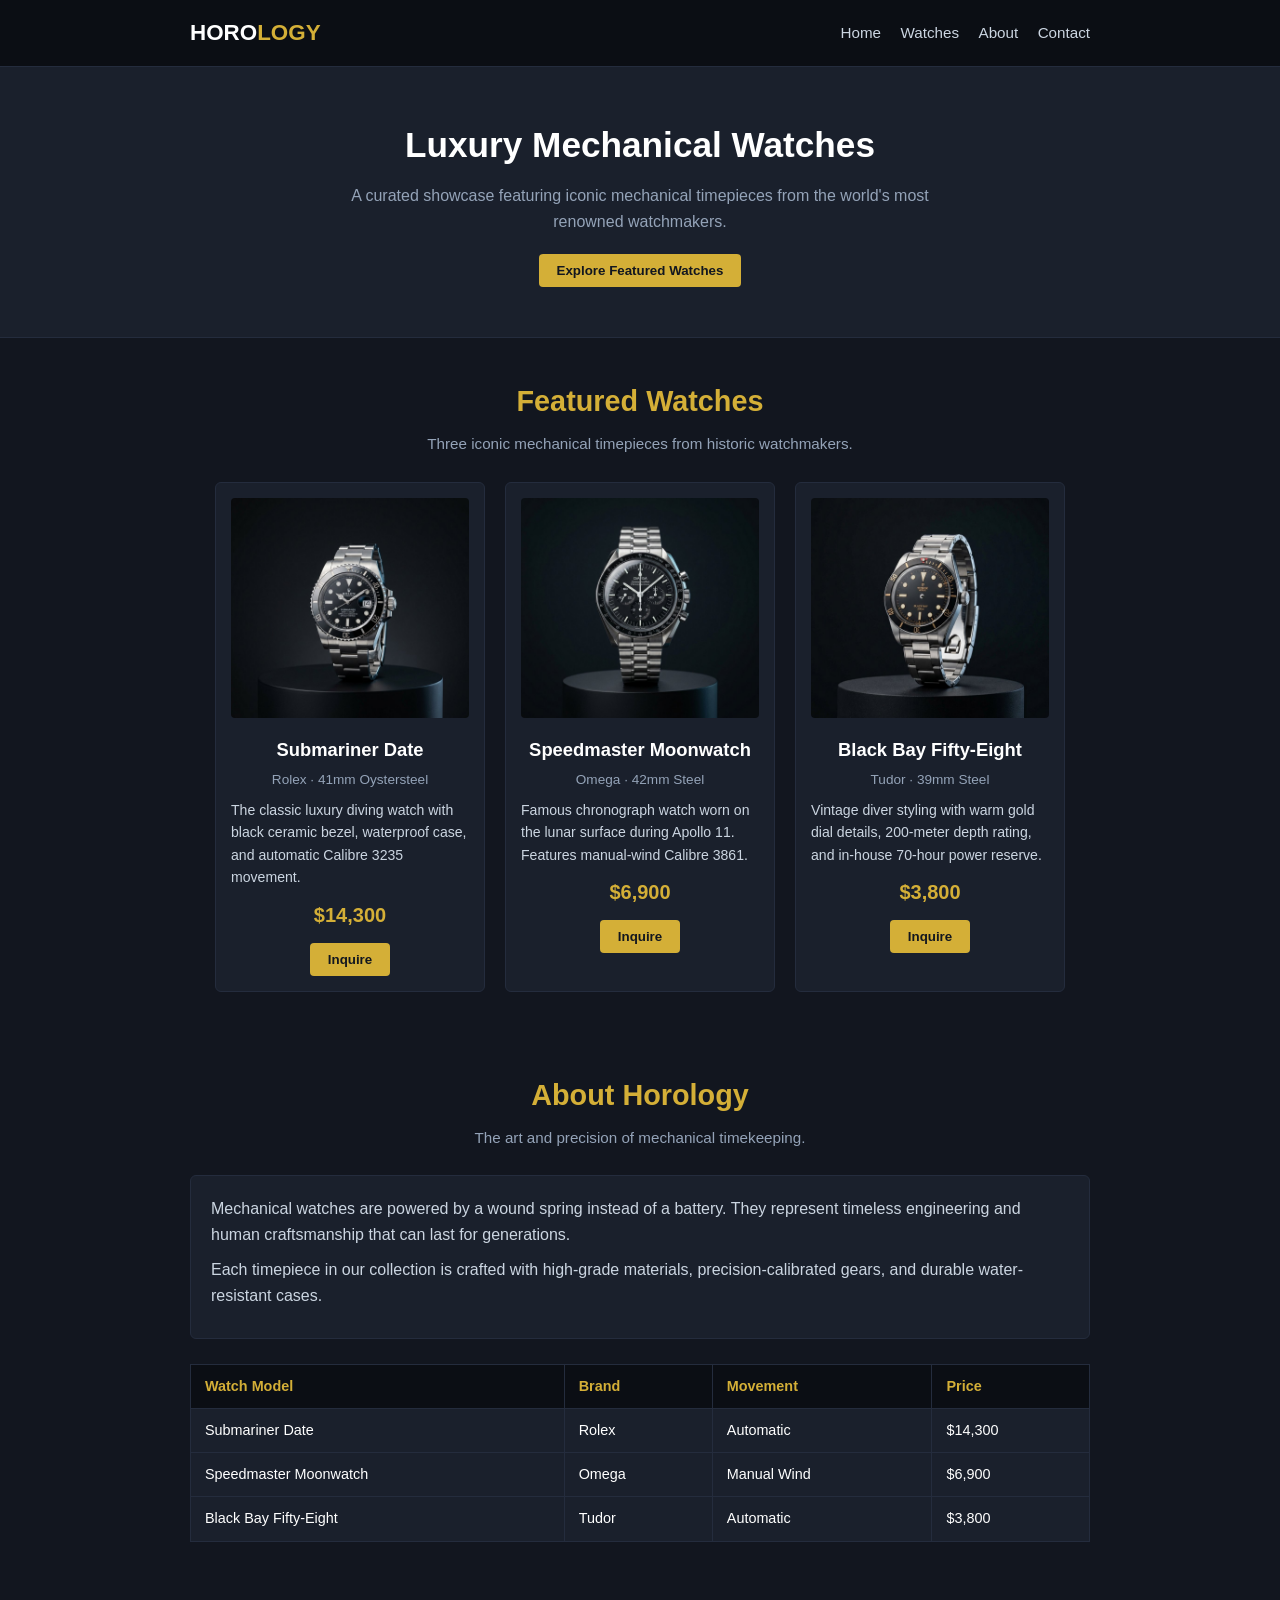
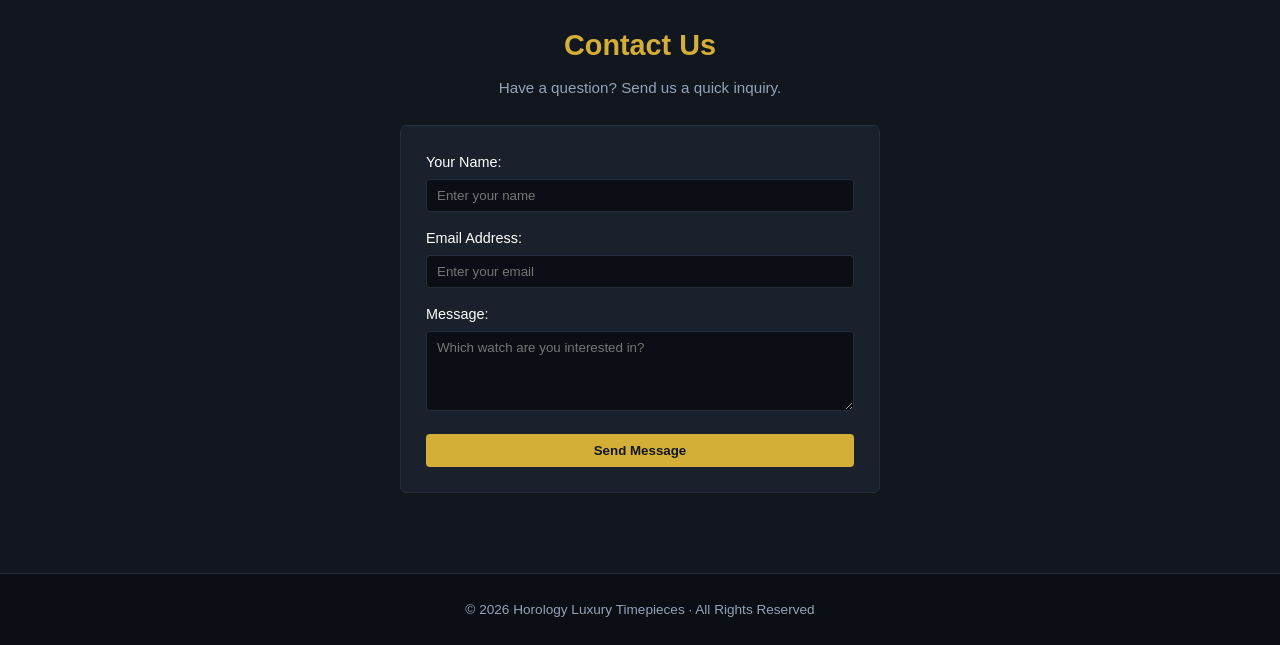
==== commit 5a0a0a7c: "Refine code to be even simpler and cleaner" ====
--- a/index.html
+++ b/index.html
@@ -11,7 +11,7 @@
   <!-- 1. Header & Navigation -->
   <header>
     <div class="container navbar">
-      <a href="#" class="logo">HORO<span>LOGY</span></a>
+      <span class="logo">HORO<span>LOGY</span></span>
       <nav>
         <button type="button">Home</button>
         <button type="button">Watches</button>
--- a/style.css
+++ b/style.css
@@ -1,8 +1,3 @@
-/* ==========================================================
-   Basic CSS Stylesheet for Horology Project
-   Simple, beginner-friendly styling without complex animations
-   ========================================================== */
-
 /* Basic Reset */
 * {
   margin: 0;
@@ -17,20 +12,18 @@
   line-height: 1.6;
 }
 
-/* Page Container */
+/* Container */
 .container {
   width: 90%;
-  max-width: 960px;
+  max-width: 900px;
   margin: 0 auto;
 }
 
-/* Navigation Bar */
+/* Header & Nav */
 header {
   background-color: #0b0e14;
   padding: 15px 0;
   border-bottom: 1px solid #242c3d;
-  position: sticky;
-  top: 0;
 }
 
 .navbar {
@@ -43,32 +36,27 @@
   font-size: 1.4rem;
   font-weight: bold;
   color: #ffffff;
-  text-decoration: none;
 }
 
 .logo span {
   color: #d4af37;
-  /* Gold accent */
-}
-
-nav a,
+}
+
 nav button {
   color: #cbd5e1;
-  text-decoration: none;
+  background: none;
+  border: none;
   margin-left: 15px;
   font-size: 0.95rem;
-  background: none;
-  border: none;
   cursor: pointer;
   font-family: inherit;
 }
 
-nav a:hover,
 nav button:hover {
   color: #d4af37;
 }
 
-/* Hero Banner */
+/* Hero Section */
 .hero {
   background-color: #1a202c;
   text-align: center;
@@ -85,46 +73,44 @@
   color: #94a3b8;
   max-width: 600px;
   margin: 0 auto 20px auto;
-  font-size: 1rem;
 }
 
 /* Buttons */
 .btn {
-  display: inline-block;
   background-color: #d4af37;
   color: #12161f;
   padding: 9px 18px;
-  text-decoration: none;
   font-weight: bold;
   border-radius: 4px;
   border: none;
   cursor: pointer;
+  display: inline-block;
 }
 
 .btn:hover {
   background-color: #e6c555;
 }
 
-/* Section Styling */
+/* Sections */
 .section {
-  padding: 45px 0;
+  padding: 40px 0;
 }
 
 .section h2 {
   text-align: center;
   color: #d4af37;
-  margin-bottom: 10px;
+  margin-bottom: 8px;
   font-size: 1.8rem;
 }
 
 .section-intro {
   text-align: center;
   color: #94a3b8;
-  margin-bottom: 30px;
+  margin-bottom: 25px;
   font-size: 0.95rem;
 }
 
-/* 3 Watches Flexbox Grid */
+/* 3 Watch Cards */
 .watch-list {
   display: flex;
   gap: 20px;
@@ -136,7 +122,7 @@
   background-color: #1a202c;
   border: 1px solid #242c3d;
   border-radius: 6px;
-  width: 280px;
+  width: 270px;
   padding: 15px;
   text-align: center;
 }
@@ -146,12 +132,12 @@
   height: 220px;
   object-fit: cover;
   border-radius: 4px;
-  margin-bottom: 12px;
+  margin-bottom: 10px;
 }
 
 .watch-card h3 {
   font-size: 1.15rem;
-  margin-bottom: 5px;
+  margin-bottom: 4px;
 }
 
 .watch-brand {
@@ -163,7 +149,7 @@
 .watch-card p {
   color: #cbd5e1;
   font-size: 0.88rem;
-  margin-bottom: 12px;
+  margin-bottom: 10px;
   text-align: left;
 }
 
@@ -174,7 +160,7 @@
   margin-bottom: 12px;
 }
 
-/* About Box & Table */
+/* About Box */
 .about-box {
   background-color: #1a202c;
   border: 1px solid #242c3d;
@@ -188,6 +174,7 @@
   margin-bottom: 10px;
 }
 
+/* Table */
 table {
   width: 100%;
   border-collapse: collapse;
@@ -195,8 +182,7 @@
   border: 1px solid #242c3d;
 }
 
-th,
-td {
+th, td {
   border: 1px solid #242c3d;
   padding: 10px 14px;
   text-align: left;
@@ -214,7 +200,7 @@
   border: 1px solid #242c3d;
   border-radius: 6px;
   padding: 25px;
-  max-width: 500px;
+  max-width: 480px;
   margin: 0 auto;
 }
 
@@ -254,7 +240,3 @@
   color: #94a3b8;
   font-size: 0.85rem;
 }
-
-footer p {
-  margin-bottom: 5px;
-}
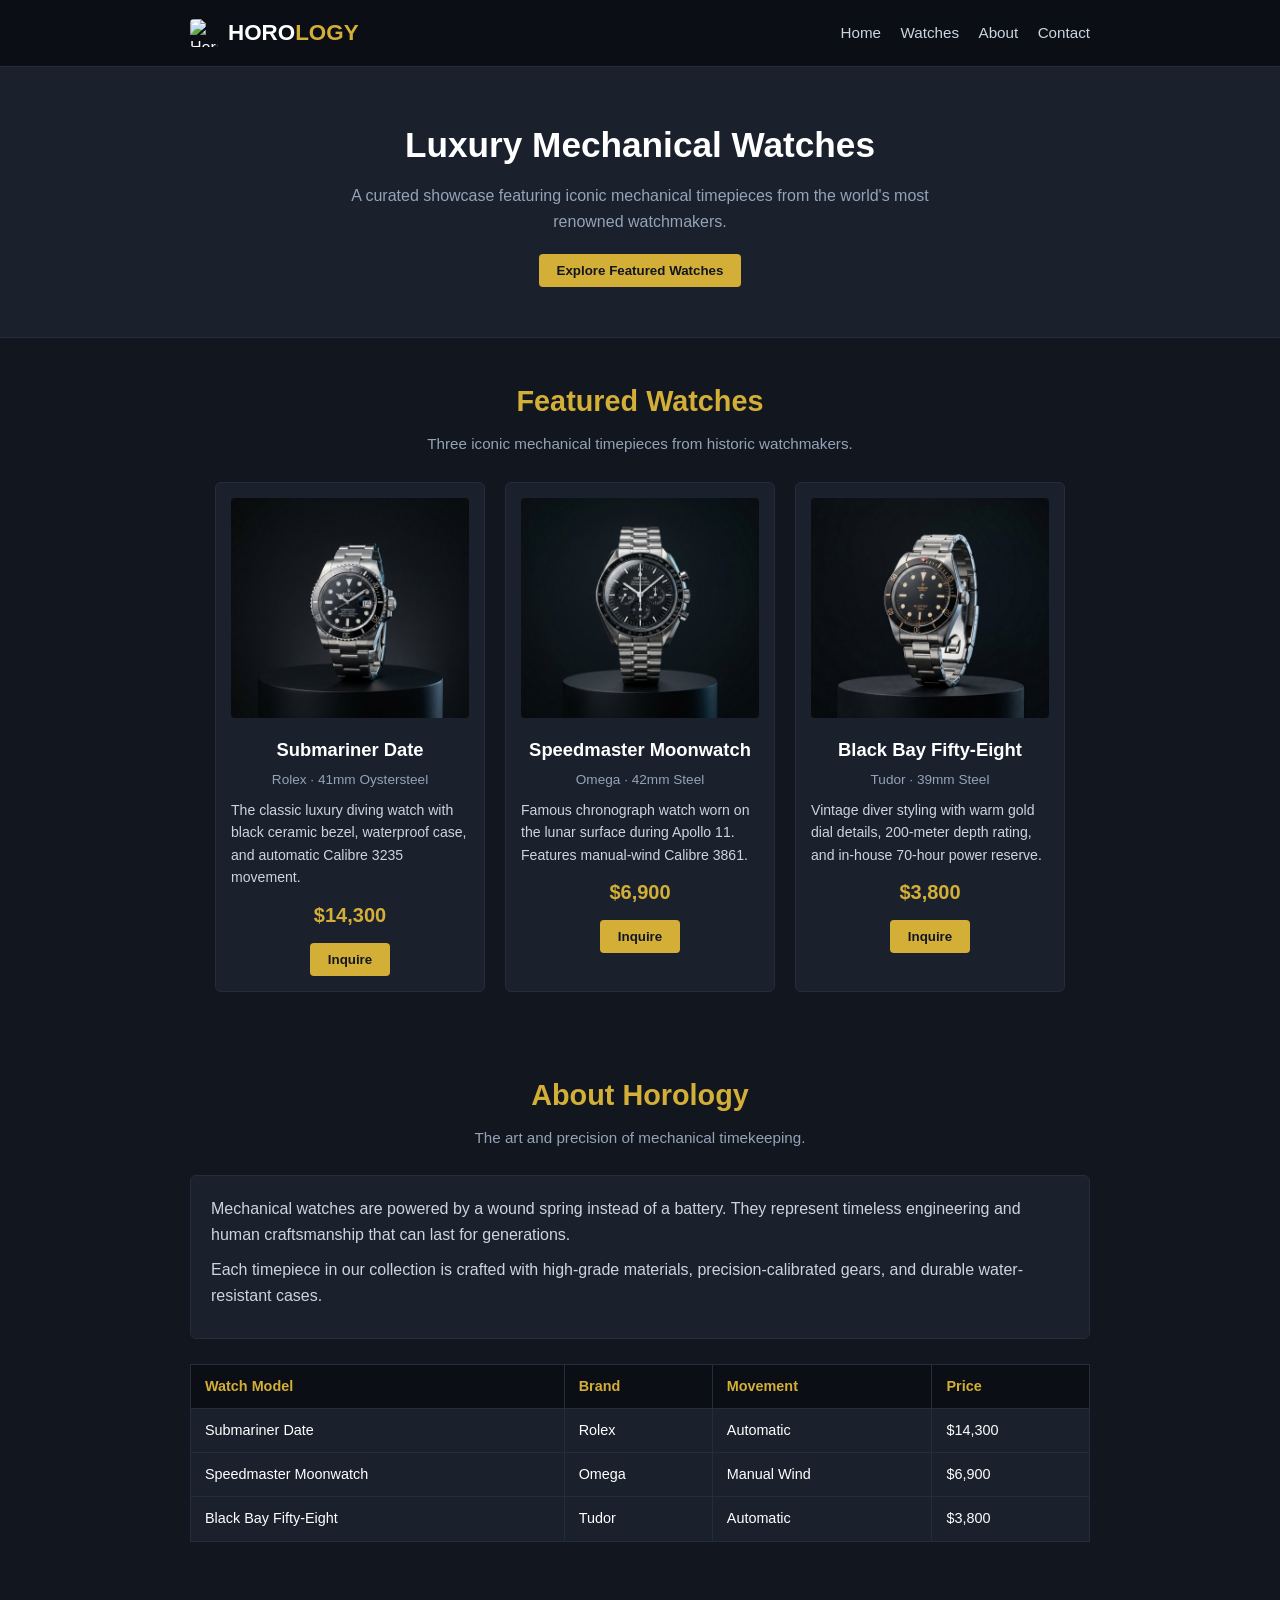
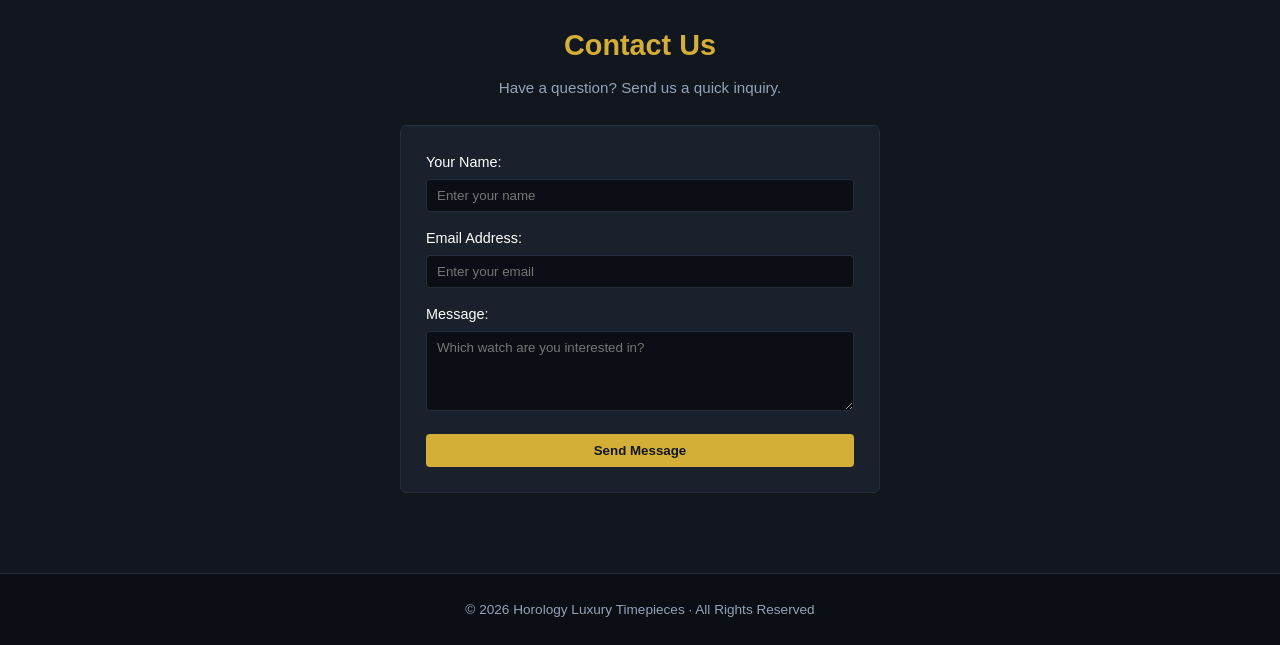
==== commit c6d3fc87: "Add simple logo in header and tab favicon" ====
--- a/index.html
+++ b/index.html
@@ -4,6 +4,9 @@
   <meta charset="UTF-8">
   <meta name="viewport" content="width=device-width, initial-scale=1.0">
   <title>HOROLOGY — Luxury Watch Showcase</title>
+  <!-- Browser Tab Favicon -->
+  <link rel="icon" type="image/svg+xml" href="assets/favicons/favicon.svg">
+  <link rel="icon" type="image/png" sizes="32x32" href="assets/favicons/favicon-32x32.png">
   <link rel="stylesheet" href="style.css">
 </head>
 <body>
@@ -11,7 +14,10 @@
   <!-- 1. Header & Navigation -->
   <header>
     <div class="container navbar">
-      <span class="logo">HORO<span>LOGY</span></span>
+      <div class="logo-box">
+        <img src="assets/favicons/favicon.svg" alt="Horology Logo" class="logo-icon">
+        <span class="logo">HORO<span>LOGY</span></span>
+      </div>
       <nav>
         <button type="button">Home</button>
         <button type="button">Watches</button>
--- a/style.css
+++ b/style.css
@@ -30,6 +30,18 @@
   display: flex;
   justify-content: space-between;
   align-items: center;
+}
+
+.logo-box {
+  display: flex;
+  align-items: center;
+  gap: 10px;
+}
+
+.logo-icon {
+  width: 28px;
+  height: 28px;
+  border-radius: 4px;
 }
 
 .logo {
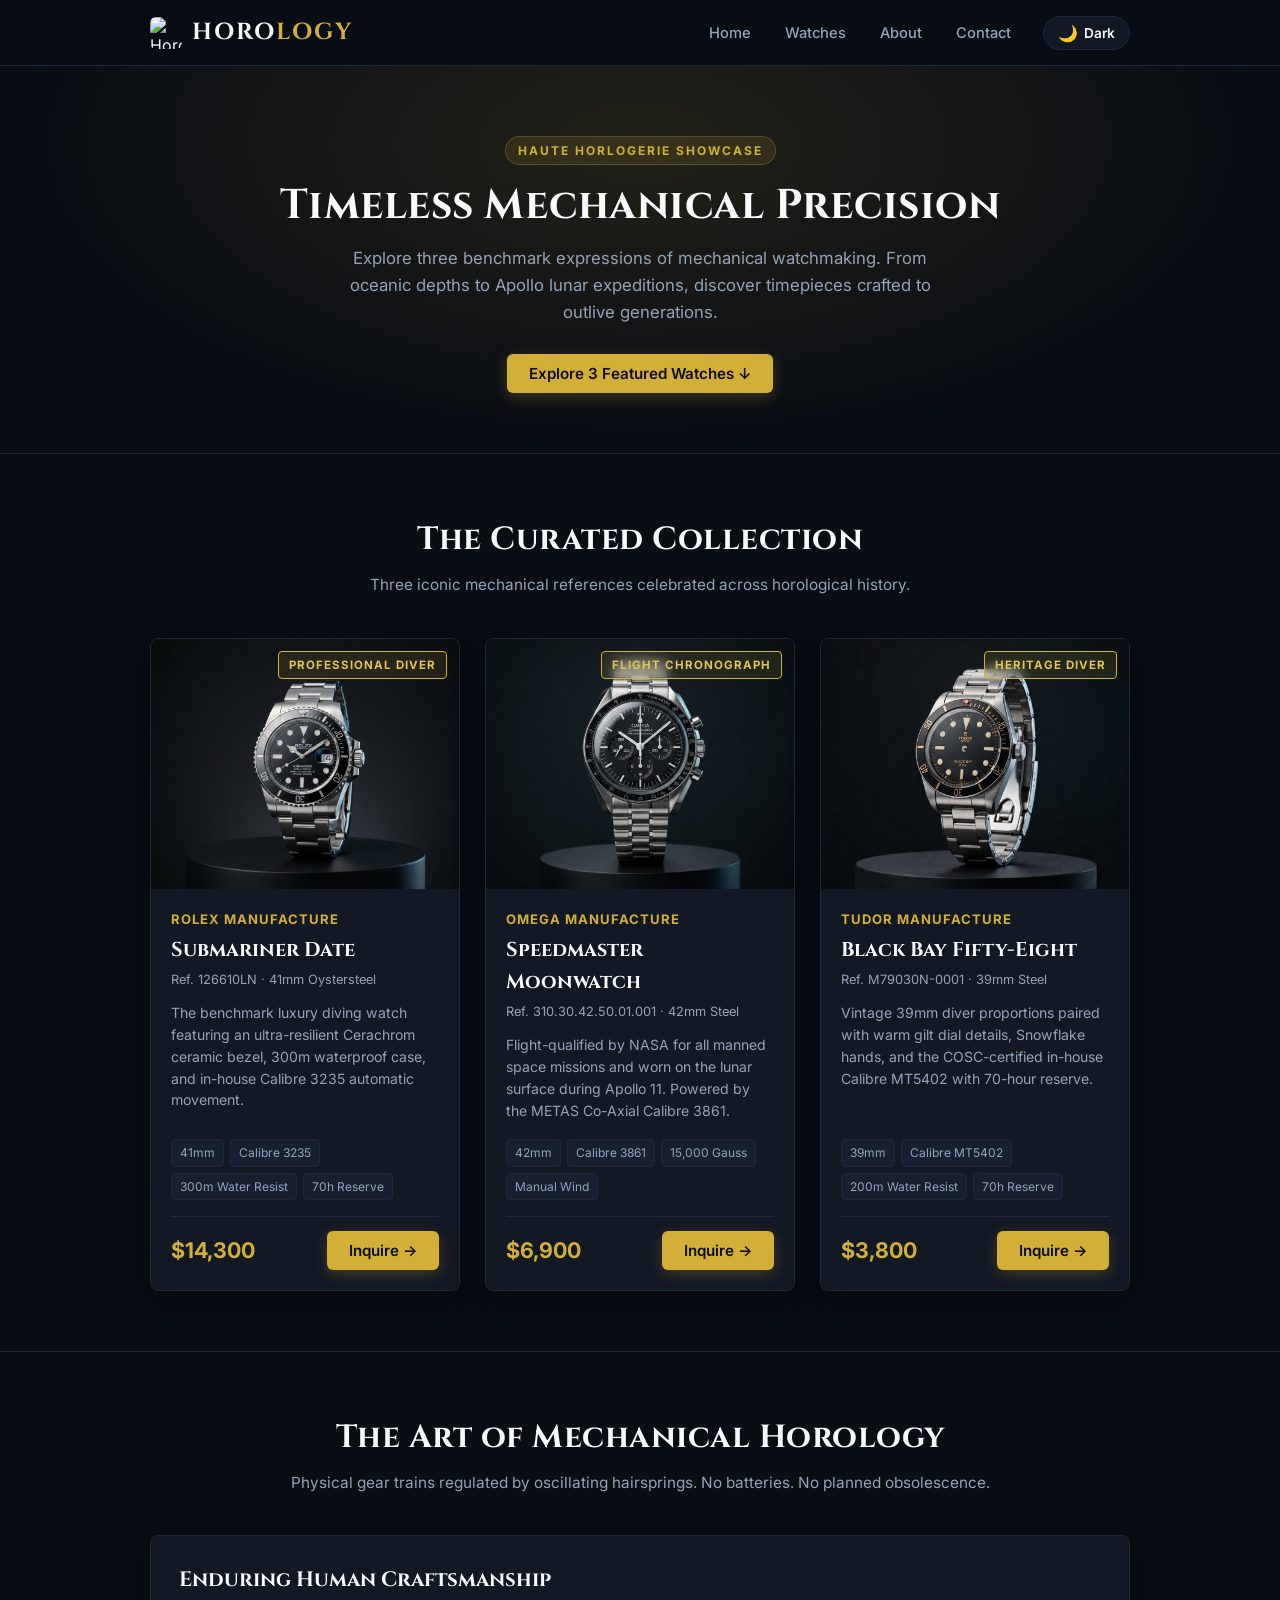
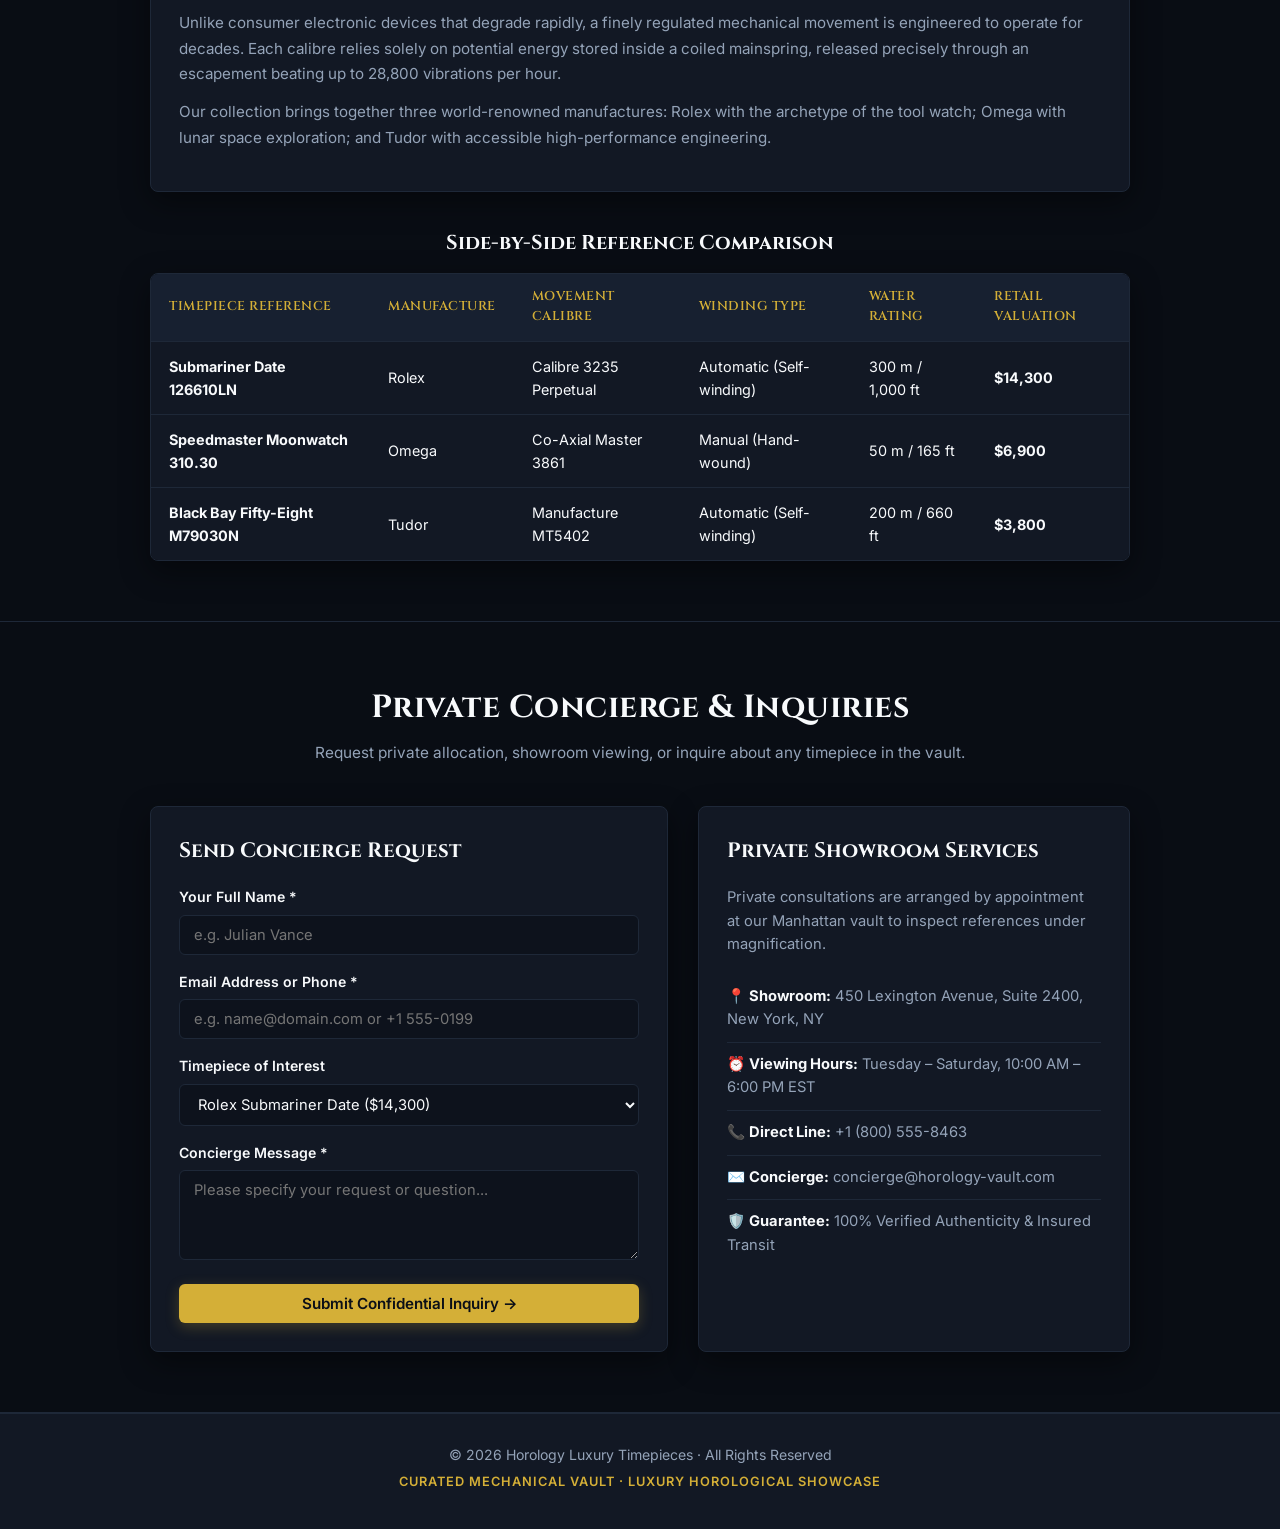
==== commit dedea751: "Add dark/light mode toggle, luxury animations, interactive inquiry toasts and script.js" ====
--- a/index.html
+++ b/index.html
@@ -3,163 +3,316 @@
 <head>
   <meta charset="UTF-8">
   <meta name="viewport" content="width=device-width, initial-scale=1.0">
-  <title>HOROLOGY — Luxury Watch Showcase</title>
+  <title>HOROLOGY — Luxury Mechanical Watch Showcase</title>
+  
   <!-- Browser Tab Favicon -->
   <link rel="icon" type="image/svg+xml" href="assets/favicons/favicon.svg">
   <link rel="icon" type="image/png" sizes="32x32" href="assets/favicons/favicon-32x32.png">
+
+  <!-- Main Stylesheet -->
   <link rel="stylesheet" href="style.css">
 </head>
 <body>
 
-  <!-- 1. Header & Navigation -->
+  <!-- ========================================================
+       1. HEADER & NAVIGATION BAR
+       ======================================================== -->
   <header>
     <div class="container navbar">
-      <div class="logo-box">
-        <img src="assets/favicons/favicon.svg" alt="Horology Logo" class="logo-icon">
+      <div class="logo-box" data-scroll="home" role="button" aria-label="Go to top">
+        <img src="assets/favicons/favicon.svg" alt="Horology Emblem" class="logo-icon">
         <span class="logo">HORO<span>LOGY</span></span>
       </div>
-      <nav>
-        <button type="button">Home</button>
-        <button type="button">Watches</button>
-        <button type="button">About</button>
-        <button type="button">Contact</button>
-      </nav>
+
+      <div class="nav-actions">
+        <nav>
+          <button type="button" class="nav-btn" data-scroll="home">Home</button>
+          <button type="button" class="nav-btn" data-scroll="watches">Watches</button>
+          <button type="button" class="nav-btn" data-scroll="about">About</button>
+          <button type="button" class="nav-btn" data-scroll="contact">Contact</button>
+        </nav>
+
+        <!-- Dark / Light Mode Toggle Button -->
+        <button type="button" id="theme-toggle" class="theme-toggle" aria-label="Toggle dark or light theme">
+          <span class="theme-icon">🌙</span>
+          <span class="theme-text">Dark</span>
+        </button>
+      </div>
     </div>
   </header>
 
-  <!-- 2. Hero Section -->
-  <section class="hero">
-    <div class="container">
-      <h1>Luxury Mechanical Watches</h1>
+  <!-- ========================================================
+       2. HERO SECTION
+       ======================================================== -->
+  <section class="hero" id="home">
+    <div class="container">
+      <span class="hero-pill">Haute Horlogerie Showcase</span>
+      <h1>Timeless Mechanical Precision</h1>
       <p>
-        A curated showcase featuring iconic mechanical timepieces from the world's most renowned watchmakers.
+        Explore three benchmark expressions of mechanical watchmaking. From oceanic depths to Apollo lunar expeditions, discover timepieces crafted to outlive generations.
       </p>
-      <button type="button" class="btn">Explore Featured Watches</button>
+      <button type="button" class="btn" data-scroll="watches">
+        Explore 3 Featured Watches &darr;
+      </button>
     </div>
   </section>
 
-  <!-- 3. Watches Section (3 Featured Watches) -->
-  <section class="section">
-    <div class="container">
-      <h2>Featured Watches</h2>
-      <p class="section-intro">Three iconic mechanical timepieces from historic watchmakers.</p>
+  <!-- ========================================================
+       3. WATCHES SECTION (3 CURATED WATCHES)
+       ======================================================== -->
+  <section class="section" id="watches">
+    <div class="container">
+      <h2 class="section-title">The Curated Collection</h2>
+      <p class="section-subtitle">
+        Three iconic mechanical references celebrated across horological history.
+      </p>
 
       <div class="watch-list">
-        <!-- Watch 1: Rolex -->
-        <div class="watch-card">
-          <img src="catalogue/Rolex/Rolex 01.jpg" alt="Rolex Submariner Date">
-          <h3>Submariner Date</h3>
-          <div class="watch-brand">Rolex &middot; 41mm Oystersteel</div>
-          <p>The classic luxury diving watch with black ceramic bezel, waterproof case, and automatic Calibre 3235 movement.</p>
-          <div class="price">$14,300</div>
-          <button type="button" class="btn">Inquire</button>
-        </div>
-
-        <!-- Watch 2: Omega -->
-        <div class="watch-card">
-          <img src="catalogue/Omega/Omega 01.jpg" alt="Omega Speedmaster Moonwatch">
-          <h3>Speedmaster Moonwatch</h3>
-          <div class="watch-brand">Omega &middot; 42mm Steel</div>
-          <p>Famous chronograph watch worn on the lunar surface during Apollo 11. Features manual-wind Calibre 3861.</p>
-          <div class="price">$6,900</div>
-          <button type="button" class="btn">Inquire</button>
-        </div>
-
-        <!-- Watch 3: Tudor -->
-        <div class="watch-card">
-          <img src="catalogue/Tudor/Tudor 01.jpg" alt="Tudor Black Bay Fifty-Eight">
-          <h3>Black Bay Fifty-Eight</h3>
-          <div class="watch-brand">Tudor &middot; 39mm Steel</div>
-          <p>Vintage diver styling with warm gold dial details, 200-meter depth rating, and in-house 70-hour power reserve.</p>
-          <div class="price">$3,800</div>
-          <button type="button" class="btn">Inquire</button>
-        </div>
+        <!-- Watch 1: Rolex Submariner Date -->
+        <article class="watch-card">
+          <div class="watch-image-wrap">
+            <img src="catalogue/Rolex/Rolex 01.jpg" alt="Rolex Submariner Date 126610LN">
+            <span class="watch-badge">Professional Diver</span>
+          </div>
+          <div class="watch-content">
+            <div class="watch-brand">Rolex Manufacture</div>
+            <h3 class="watch-title">Submariner Date</h3>
+            <p class="watch-ref">Ref. 126610LN &middot; 41mm Oystersteel</p>
+            <p class="watch-desc">
+              The benchmark luxury diving watch featuring an ultra-resilient Cerachrom ceramic bezel, 300m waterproof case, and in-house Calibre 3235 automatic movement.
+            </p>
+            <div class="watch-specs-pill">
+              <span class="spec-tag">41mm</span>
+              <span class="spec-tag">Calibre 3235</span>
+              <span class="spec-tag">300m Water Resist</span>
+              <span class="spec-tag">70h Reserve</span>
+            </div>
+            <div class="watch-card-footer">
+              <span class="price">$14,300</span>
+              <button 
+                type="button" 
+                class="btn btn-inquire"
+                data-watch="Rolex Submariner Date"
+                data-price="$14,300"
+                data-ref="126610LN">
+                Inquire &rarr;
+              </button>
+            </div>
+          </div>
+        </article>
+
+        <!-- Watch 2: Omega Speedmaster Moonwatch -->
+        <article class="watch-card">
+          <div class="watch-image-wrap">
+            <img src="catalogue/Omega/Omega 01.jpg" alt="Omega Speedmaster Moonwatch">
+            <span class="watch-badge">Flight Chronograph</span>
+          </div>
+          <div class="watch-content">
+            <div class="watch-brand">Omega Manufacture</div>
+            <h3 class="watch-title">Speedmaster Moonwatch</h3>
+            <p class="watch-ref">Ref. 310.30.42.50.01.001 &middot; 42mm Steel</p>
+            <p class="watch-desc">
+              Flight-qualified by NASA for all manned space missions and worn on the lunar surface during Apollo 11. Powered by the METAS Co-Axial Calibre 3861.
+            </p>
+            <div class="watch-specs-pill">
+              <span class="spec-tag">42mm</span>
+              <span class="spec-tag">Calibre 3861</span>
+              <span class="spec-tag">15,000 Gauss</span>
+              <span class="spec-tag">Manual Wind</span>
+            </div>
+            <div class="watch-card-footer">
+              <span class="price">$6,900</span>
+              <button 
+                type="button" 
+                class="btn btn-inquire"
+                data-watch="Omega Speedmaster Moonwatch"
+                data-price="$6,900"
+                data-ref="310.30.42.50.01.001">
+                Inquire &rarr;
+              </button>
+            </div>
+          </div>
+        </article>
+
+        <!-- Watch 3: Tudor Black Bay Fifty-Eight -->
+        <article class="watch-card">
+          <div class="watch-image-wrap">
+            <img src="catalogue/Tudor/Tudor 01.jpg" alt="Tudor Black Bay Fifty-Eight">
+            <span class="watch-badge">Heritage Diver</span>
+          </div>
+          <div class="watch-content">
+            <div class="watch-brand">Tudor Manufacture</div>
+            <h3 class="watch-title">Black Bay Fifty-Eight</h3>
+            <p class="watch-ref">Ref. M79030N-0001 &middot; 39mm Steel</p>
+            <p class="watch-desc">
+              Vintage 39mm diver proportions paired with warm gilt dial details, Snowflake hands, and the COSC-certified in-house Calibre MT5402 with 70-hour reserve.
+            </p>
+            <div class="watch-specs-pill">
+              <span class="spec-tag">39mm</span>
+              <span class="spec-tag">Calibre MT5402</span>
+              <span class="spec-tag">200m Water Resist</span>
+              <span class="spec-tag">70h Reserve</span>
+            </div>
+            <div class="watch-card-footer">
+              <span class="price">$3,800</span>
+              <button 
+                type="button" 
+                class="btn btn-inquire"
+                data-watch="Tudor Black Bay Fifty-Eight"
+                data-price="$3,800"
+                data-ref="M79030N-0001">
+                Inquire &rarr;
+              </button>
+            </div>
+          </div>
+        </article>
       </div>
     </div>
   </section>
 
-  <!-- 4. About Section with Simple Table -->
-  <section class="section">
-    <div class="container">
-      <h2>About Horology</h2>
-      <p class="section-intro">The art and precision of mechanical timekeeping.</p>
+  <!-- ========================================================
+       4. ABOUT SECTION & TECHNICAL SPECIFICATION TABLE
+       ======================================================== -->
+  <section class="section" id="about">
+    <div class="container">
+      <h2 class="section-title">The Art of Mechanical Horology</h2>
+      <p class="section-subtitle">
+        Physical gear trains regulated by oscillating hairsprings. No batteries. No planned obsolescence.
+      </p>
 
       <div class="about-box">
+        <h3>Enduring Human Craftsmanship</h3>
         <p>
-          Mechanical watches are powered by a wound spring instead of a battery. They represent timeless engineering and human craftsmanship that can last for generations.
+          Unlike consumer electronic devices that degrade rapidly, a finely regulated mechanical movement is engineered to operate for decades. Each calibre relies solely on potential energy stored inside a coiled mainspring, released precisely through an escapement beating up to 28,800 vibrations per hour.
         </p>
         <p>
-          Each timepiece in our collection is crafted with high-grade materials, precision-calibrated gears, and durable water-resistant cases.
+          Our collection brings together three world-renowned manufactures: Rolex with the archetype of the tool watch; Omega with lunar space exploration; and Tudor with accessible high-performance engineering.
         </p>
       </div>
 
-      <!-- Comparison Table -->
-      <table>
-        <thead>
-          <tr>
-            <th>Watch Model</th>
-            <th>Brand</th>
-            <th>Movement</th>
-            <th>Price</th>
-          </tr>
-        </thead>
-        <tbody>
-          <tr>
-            <td>Submariner Date</td>
-            <td>Rolex</td>
-            <td>Automatic</td>
-            <td>$14,300</td>
-          </tr>
-          <tr>
-            <td>Speedmaster Moonwatch</td>
-            <td>Omega</td>
-            <td>Manual Wind</td>
-            <td>$6,900</td>
-          </tr>
-          <tr>
-            <td>Black Bay Fifty-Eight</td>
-            <td>Tudor</td>
-            <td>Automatic</td>
-            <td>$3,800</td>
-          </tr>
-        </tbody>
-      </table>
+      <!-- Technical Comparison Table -->
+      <h3 style="font-family: var(--font-serif); font-size: 1.25rem; color: var(--text-main); margin-bottom: 14px; text-align: center;">
+        Side-by-Side Reference Comparison
+      </h3>
+      <div class="table-wrap">
+        <table>
+          <thead>
+            <tr>
+              <th>Timepiece Reference</th>
+              <th>Manufacture</th>
+              <th>Movement Calibre</th>
+              <th>Winding Type</th>
+              <th>Water Rating</th>
+              <th>Retail Valuation</th>
+            </tr>
+          </thead>
+          <tbody>
+            <tr>
+              <td><strong>Submariner Date 126610LN</strong></td>
+              <td>Rolex</td>
+              <td>Calibre 3235 Perpetual</td>
+              <td>Automatic (Self-winding)</td>
+              <td>300 m / 1,000 ft</td>
+              <td><strong>$14,300</strong></td>
+            </tr>
+            <tr>
+              <td><strong>Speedmaster Moonwatch 310.30</strong></td>
+              <td>Omega</td>
+              <td>Co-Axial Master 3861</td>
+              <td>Manual (Hand-wound)</td>
+              <td>50 m / 165 ft</td>
+              <td><strong>$6,900</strong></td>
+            </tr>
+            <tr>
+              <td><strong>Black Bay Fifty-Eight M79030N</strong></td>
+              <td>Tudor</td>
+              <td>Manufacture MT5402</td>
+              <td>Automatic (Self-winding)</td>
+              <td>200 m / 660 ft</td>
+              <td><strong>$3,800</strong></td>
+            </tr>
+          </tbody>
+        </table>
+      </div>
     </div>
   </section>
 
-  <!-- 5. Contact Section -->
-  <section class="section">
-    <div class="container">
-      <h2>Contact Us</h2>
-      <p class="section-intro">Have a question? Send us a quick inquiry.</p>
-
-      <form class="contact-form">
-        <div class="form-group">
-          <label for="name">Your Name:</label>
-          <input type="text" id="name" name="name" placeholder="Enter your name">
+  <!-- ========================================================
+       5. CONTACT SECTION & INTERACTIVE CONCIERGE FORM
+       ======================================================== -->
+  <section class="section" id="contact">
+    <div class="container">
+      <h2 class="section-title">Private Concierge &amp; Inquiries</h2>
+      <p class="section-subtitle">
+        Request private allocation, showroom viewing, or inquire about any timepiece in the vault.
+      </p>
+
+      <div class="contact-layout">
+        <!-- Interactive Inquiry Form -->
+        <div class="contact-card">
+          <h3>Send Concierge Request</h3>
+          
+          <form id="concierge-form">
+            <div class="form-group">
+              <label for="name">Your Full Name *</label>
+              <input type="text" id="name" name="name" placeholder="e.g. Julian Vance" required>
+            </div>
+
+            <div class="form-group">
+              <label for="contact-input">Email Address or Phone *</label>
+              <input type="text" id="contact-input" name="contact-input" placeholder="e.g. name@domain.com or +1 555-0199" required>
+            </div>
+
+            <div class="form-group">
+              <label for="inquiry-watch">Timepiece of Interest</label>
+              <select id="inquiry-watch" name="inquiry-watch">
+                <option value="rolex">Rolex Submariner Date ($14,300)</option>
+                <option value="omega">Omega Speedmaster Moonwatch ($6,900)</option>
+                <option value="tudor">Tudor Black Bay Fifty-Eight ($3,800)</option>
+                <option value="general">General Horological Consultation</option>
+              </select>
+            </div>
+
+            <div class="form-group">
+              <label for="message">Concierge Message *</label>
+              <textarea id="message" name="message" placeholder="Please specify your request or question..." required></textarea>
+            </div>
+
+            <button type="submit" class="btn" style="width: 100%;">
+              Submit Confidential Inquiry &rarr;
+            </button>
+          </form>
         </div>
 
-        <div class="form-group">
-          <label for="email">Email Address:</label>
-          <input type="text" id="email" name="email" placeholder="Enter your email">
+        <!-- Showroom Information Details -->
+        <div class="contact-card">
+          <h3>Private Showroom Services</h3>
+          <p style="color: var(--text-muted); font-size: 0.92rem; line-height: 1.6; margin-bottom: 18px;">
+            Private consultations are arranged by appointment at our Manhattan vault to inspect references under magnification.
+          </p>
+          <ul class="info-list">
+            <li>📍 <strong>Showroom:</strong> 450 Lexington Avenue, Suite 2400, New York, NY</li>
+            <li>⏰ <strong>Viewing Hours:</strong> Tuesday &ndash; Saturday, 10:00 AM &ndash; 6:00 PM EST</li>
+            <li>📞 <strong>Direct Line:</strong> +1 (800) 555-8463</li>
+            <li>✉️ <strong>Concierge:</strong> concierge@horology-vault.com</li>
+            <li>🛡️ <strong>Guarantee:</strong> 100% Verified Authenticity &amp; Insured Transit</li>
+          </ul>
         </div>
-
-        <div class="form-group">
-          <label for="message">Message:</label>
-          <textarea id="message" name="message" placeholder="Which watch are you interested in?"></textarea>
-        </div>
-
-        <button type="button" class="btn" style="width: 100%;">Send Message</button>
-      </form>
+      </div>
     </div>
   </section>
 
-  <!-- 6. Footer -->
+  <!-- ========================================================
+       6. SITE FOOTER
+       ======================================================== -->
   <footer>
     <div class="container">
       <p>&copy; 2026 Horology Luxury Timepieces &middot; All Rights Reserved</p>
+      <p class="footer-highlight">CURATED MECHANICAL VAULT &middot; LUXURY HOROLOGICAL SHOWCASE</p>
     </div>
   </footer>
 
+  <!-- Main JavaScript File -->
+  <script src="script.js"></script>
 </body>
 </html>
--- a/style.css
+++ b/style.css
@@ -1,29 +1,98 @@
-/* Basic Reset */
+/* ==========================================================
+   HOROLOGY - Luxury Mechanical Watch Showcase
+   Full CSS3 Stylesheet with Dark/Light Mode & Smooth Animations
+   ========================================================== */
+
+/* Google Fonts for Luxury Aesthetic */
+@import url('https://fonts.googleapis.com/css2?family=Cinzel:wght@500;600;700&family=Inter:wght@300;400;500;600;700&display=swap');
+
+/* ----------------------------------------------------------
+   1. CSS VARIABLES (DARK & LIGHT THEMES)
+   ---------------------------------------------------------- */
+:root {
+  /* Dark Mode (Default Luxury Midnight) */
+  --bg-main: #090d14;
+  --bg-card: #121824;
+  --bg-card-hover: #172030;
+  --bg-header: rgba(9, 13, 20, 0.85);
+  --border: #1e2838;
+  --border-focus: #d4af37;
+  --text-main: #f8fafc;
+  --text-muted: #94a3b8;
+  --accent-gold: #d4af37;
+  --accent-gold-hover: #e5c358;
+  --accent-gold-soft: rgba(212, 175, 55, 0.12);
+  --accent-blue: #38bdf8;
+  --badge-bg: rgba(212, 175, 55, 0.12);
+  --badge-text: #e5c358;
+  --input-bg: #0d121c;
+  --shadow: 0 10px 30px rgba(0, 0, 0, 0.45);
+  --shadow-hover: 0 18px 40px rgba(0, 0, 0, 0.65);
+  --font-serif: 'Cinzel', Georgia, serif;
+  --font-sans: 'Inter', -apple-system, BlinkMacSystemFont, sans-serif;
+  --radius: 8px;
+}
+
+[data-theme="light"] {
+  /* Light Mode (Crisp Luxury Boutique) */
+  --bg-main: #f8fafc;
+  --bg-card: #ffffff;
+  --bg-card-hover: #f1f5f9;
+  --bg-header: rgba(255, 255, 255, 0.88);
+  --border: #e2e8f0;
+  --border-focus: #b8860b;
+  --text-main: #0f172a;
+  --text-muted: #64748b;
+  --accent-gold: #b8860b;
+  --accent-gold-hover: #996515;
+  --accent-gold-soft: rgba(184, 134, 11, 0.1);
+  --accent-blue: #0284c7;
+  --badge-bg: rgba(184, 134, 11, 0.12);
+  --badge-text: #996515;
+  --input-bg: #f8fafc;
+  --shadow: 0 10px 25px rgba(0, 0, 0, 0.06);
+  --shadow-hover: 0 18px 35px rgba(0, 0, 0, 0.12);
+}
+
+/* ----------------------------------------------------------
+   2. GLOBAL RESET & BASE STYLES
+   ---------------------------------------------------------- */
 * {
   margin: 0;
   padding: 0;
   box-sizing: border-box;
+  transition: background-color 0.25s ease, color 0.25s ease, border-color 0.25s ease, box-shadow 0.25s ease;
 }
 
 body {
-  font-family: Arial, sans-serif;
-  background-color: #12161f;
-  color: #ffffff;
+  font-family: var(--font-sans);
+  background-color: var(--bg-main);
+  color: var(--text-main);
   line-height: 1.6;
-}
-
-/* Container */
+  min-height: 100vh;
+  display: flex;
+  flex-direction: column;
+  overflow-x: hidden;
+}
+
 .container {
   width: 90%;
-  max-width: 900px;
+  max-width: 980px;
   margin: 0 auto;
 }
 
-/* Header & Nav */
+/* ----------------------------------------------------------
+   3. HEADER, NAVBAR & THEME TOGGLE
+   ---------------------------------------------------------- */
 header {
-  background-color: #0b0e14;
-  padding: 15px 0;
-  border-bottom: 1px solid #242c3d;
+  background-color: var(--bg-header);
+  backdrop-filter: blur(12px);
+  -webkit-backdrop-filter: blur(12px);
+  position: sticky;
+  top: 0;
+  z-index: 1000;
+  border-bottom: 1px solid var(--border);
+  padding: 14px 0;
 }
 
 .navbar {
@@ -36,219 +105,637 @@
   display: flex;
   align-items: center;
   gap: 10px;
+  cursor: pointer;
+  user-select: none;
 }
 
 .logo-icon {
-  width: 28px;
-  height: 28px;
-  border-radius: 4px;
+  width: 32px;
+  height: 32px;
+  border-radius: 6px;
+  box-shadow: 0 2px 8px rgba(0, 0, 0, 0.2);
+  transition: transform 0.3s ease;
+}
+
+.logo-box:hover .logo-icon {
+  transform: rotate(15deg) scale(1.08);
 }
 
 .logo {
-  font-size: 1.4rem;
-  font-weight: bold;
-  color: #ffffff;
+  font-family: var(--font-serif);
+  font-size: 1.45rem;
+  font-weight: 700;
+  letter-spacing: 2px;
+  color: var(--text-main);
 }
 
 .logo span {
-  color: #d4af37;
-}
-
-nav button {
-  color: #cbd5e1;
+  color: var(--accent-gold);
+}
+
+.nav-actions {
+  display: flex;
+  align-items: center;
+  gap: 8px;
+}
+
+nav {
+  display: flex;
+  gap: 6px;
+}
+
+.nav-btn {
   background: none;
   border: none;
-  margin-left: 15px;
+  color: var(--text-muted);
+  font-family: var(--font-sans);
+  font-size: 0.92rem;
+  font-weight: 500;
+  padding: 7px 14px;
+  border-radius: var(--radius);
+  cursor: pointer;
+  transition: all 0.2s ease;
+}
+
+.nav-btn:hover {
+  color: var(--text-main);
+  background-color: var(--accent-gold-soft);
+}
+
+/* Theme Toggle Button */
+.theme-toggle {
+  display: flex;
+  align-items: center;
+  gap: 6px;
+  background-color: var(--bg-card);
+  border: 1px solid var(--border);
+  color: var(--text-main);
+  padding: 6px 14px;
+  border-radius: 20px;
+  cursor: pointer;
+  font-family: var(--font-sans);
+  font-size: 0.85rem;
+  font-weight: 600;
+  margin-left: 10px;
+  transition: transform 0.2s ease, border-color 0.2s ease;
+}
+
+.theme-toggle:hover {
+  border-color: var(--accent-gold);
+  transform: scale(1.04);
+}
+
+.theme-icon {
+  font-size: 1rem;
+}
+
+/* ----------------------------------------------------------
+   4. HERO BANNER & ANIMATIONS
+   ---------------------------------------------------------- */
+.hero {
+  position: relative;
+  text-align: center;
+  padding: 70px 20px 60px 20px;
+  background: radial-gradient(ellipse at 50% 20%, var(--accent-gold-soft) 0%, transparent 70%), var(--bg-main);
+  border-bottom: 1px solid var(--border);
+  animation: heroFadeIn 0.8s ease-out;
+}
+
+@keyframes heroFadeIn {
+  from {
+    opacity: 0;
+    transform: translateY(20px);
+  }
+  to {
+    opacity: 1;
+    transform: translateY(0);
+  }
+}
+
+.hero-pill {
+  display: inline-block;
+  background-color: var(--accent-gold-soft);
+  color: var(--accent-gold);
+  font-size: 0.75rem;
+  font-weight: 700;
+  letter-spacing: 2px;
+  text-transform: uppercase;
+  padding: 4px 12px;
+  border-radius: 20px;
+  border: 1px solid rgba(212, 175, 55, 0.25);
+  margin-bottom: 16px;
+}
+
+.hero h1 {
+  font-family: var(--font-serif);
+  font-size: 2.6rem;
+  font-weight: 700;
+  color: var(--text-main);
+  margin-bottom: 14px;
+  letter-spacing: 0.5px;
+  line-height: 1.2;
+}
+
+.hero p {
+  color: var(--text-muted);
+  max-width: 620px;
+  margin: 0 auto 28px auto;
+  font-size: 1.05rem;
+  line-height: 1.6;
+}
+
+/* Reusable Buttons */
+.btn {
+  display: inline-flex;
+  align-items: center;
+  justify-content: center;
+  gap: 8px;
+  background-color: var(--accent-gold);
+  color: #0b0f17;
+  padding: 10px 22px;
+  font-family: var(--font-sans);
+  font-weight: 600;
   font-size: 0.95rem;
-  cursor: pointer;
-  font-family: inherit;
-}
-
-nav button:hover {
-  color: #d4af37;
-}
-
-/* Hero Section */
-.hero {
-  background-color: #1a202c;
-  text-align: center;
-  padding: 50px 20px;
-  border-bottom: 1px solid #242c3d;
-}
-
-.hero h1 {
-  font-size: 2.2rem;
-  margin-bottom: 10px;
-}
-
-.hero p {
-  color: #94a3b8;
-  max-width: 600px;
-  margin: 0 auto 20px auto;
-}
-
-/* Buttons */
-.btn {
-  background-color: #d4af37;
-  color: #12161f;
-  padding: 9px 18px;
-  font-weight: bold;
-  border-radius: 4px;
+  border-radius: 6px;
   border: none;
   cursor: pointer;
-  display: inline-block;
+  transition: transform 0.2s ease, background-color 0.2s ease, box-shadow 0.2s ease;
+  box-shadow: 0 4px 14px rgba(212, 175, 55, 0.25);
 }
 
 .btn:hover {
-  background-color: #e6c555;
-}
-
-/* Sections */
+  background-color: var(--accent-gold-hover);
+  transform: translateY(-2px);
+  box-shadow: 0 6px 20px rgba(212, 175, 55, 0.35);
+}
+
+.btn:active {
+  transform: translateY(0);
+}
+
+.btn-secondary {
+  background-color: var(--bg-card);
+  color: var(--text-main);
+  border: 1px solid var(--border);
+  box-shadow: none;
+}
+
+.btn-secondary:hover {
+  background-color: var(--bg-card-hover);
+  border-color: var(--accent-gold);
+  color: var(--accent-gold);
+  box-shadow: var(--shadow);
+}
+
+/* ----------------------------------------------------------
+   5. SECTIONS & SECTION HEADERS
+   ---------------------------------------------------------- */
 .section {
-  padding: 40px 0;
-}
-
-.section h2 {
+  padding: 60px 0;
+  border-bottom: 1px solid var(--border);
+}
+
+.section-title {
+  font-family: var(--font-serif);
   text-align: center;
-  color: #d4af37;
+  color: var(--text-main);
+  font-size: 2rem;
+  font-weight: 700;
   margin-bottom: 8px;
-  font-size: 1.8rem;
-}
-
-.section-intro {
+  letter-spacing: 0.5px;
+}
+
+.section-subtitle {
   text-align: center;
-  color: #94a3b8;
-  margin-bottom: 25px;
-  font-size: 0.95rem;
-}
-
-/* 3 Watch Cards */
+  color: var(--text-muted);
+  margin-bottom: 40px;
+  font-size: 0.96rem;
+}
+
+/* ----------------------------------------------------------
+   6. 3 WATCH CARDS (INTERACTIVE & ANIMATED)
+   ---------------------------------------------------------- */
 .watch-list {
-  display: flex;
-  gap: 20px;
-  justify-content: center;
-  flex-wrap: wrap;
+  display: grid;
+  grid-template-columns: repeat(auto-fit, minmax(280px, 1fr));
+  gap: 25px;
 }
 
 .watch-card {
-  background-color: #1a202c;
-  border: 1px solid #242c3d;
-  border-radius: 6px;
-  width: 270px;
-  padding: 15px;
-  text-align: center;
+  background-color: var(--bg-card);
+  border: 1px solid var(--border);
+  border-radius: var(--radius);
+  overflow: hidden;
+  display: flex;
+  flex-direction: column;
+  box-shadow: var(--shadow);
+  transition: transform 0.3s cubic-bezier(0.16, 1, 0.3, 1), box-shadow 0.3s ease, border-color 0.3s ease;
+  position: relative;
+}
+
+.watch-card:hover {
+  transform: translateY(-8px);
+  box-shadow: var(--shadow-hover);
+  border-color: var(--accent-gold);
+}
+
+.watch-image-wrap {
+  width: 100%;
+  height: 250px;
+  background-color: #05080e;
+  overflow: hidden;
+  position: relative;
 }
 
 .watch-card img {
   width: 100%;
-  height: 220px;
+  height: 100%;
   object-fit: cover;
+  transition: transform 0.5s ease;
+}
+
+.watch-card:hover img {
+  transform: scale(1.06);
+}
+
+.watch-badge {
+  position: absolute;
+  top: 12px;
+  right: 12px;
+  background-color: var(--badge-bg);
+  color: var(--badge-text);
+  font-size: 0.72rem;
+  font-weight: 700;
+  letter-spacing: 1px;
+  text-transform: uppercase;
+  padding: 4px 10px;
   border-radius: 4px;
-  margin-bottom: 10px;
-}
-
-.watch-card h3 {
-  font-size: 1.15rem;
+  border: 1px solid var(--accent-gold);
+  backdrop-filter: blur(6px);
+}
+
+.watch-content {
+  padding: 20px;
+  display: flex;
+  flex-direction: column;
+  flex: 1;
+}
+
+.watch-brand {
+  color: var(--accent-gold);
+  font-size: 0.82rem;
+  font-weight: 700;
+  letter-spacing: 1px;
+  text-transform: uppercase;
   margin-bottom: 4px;
 }
 
-.watch-brand {
-  color: #94a3b8;
-  font-size: 0.85rem;
-  margin-bottom: 8px;
-}
-
-.watch-card p {
-  color: #cbd5e1;
+.watch-title {
+  font-family: var(--font-serif);
+  font-size: 1.25rem;
+  font-weight: 700;
+  color: var(--text-main);
+  margin-bottom: 4px;
+}
+
+.watch-ref {
+  color: var(--text-muted);
+  font-size: 0.8rem;
+  margin-bottom: 12px;
+}
+
+.watch-desc {
+  color: var(--text-muted);
   font-size: 0.88rem;
-  margin-bottom: 10px;
-  text-align: left;
+  line-height: 1.55;
+  margin-bottom: 18px;
+  flex: 1;
+}
+
+.watch-specs-pill {
+  display: flex;
+  gap: 6px;
+  flex-wrap: wrap;
+  margin-bottom: 16px;
+}
+
+.spec-tag {
+  background-color: var(--bg-card-hover);
+  color: var(--text-muted);
+  font-size: 0.75rem;
+  padding: 3px 8px;
+  border-radius: 4px;
+  border: 1px solid var(--border);
+}
+
+.watch-card-footer {
+  display: flex;
+  justify-content: space-between;
+  align-items: center;
+  border-top: 1px solid var(--border);
+  padding-top: 14px;
+  margin-top: auto;
 }
 
 .price {
-  font-size: 1.25rem;
-  font-weight: bold;
-  color: #d4af37;
+  font-size: 1.35rem;
+  font-weight: 700;
+  color: var(--accent-gold);
+}
+
+/* ----------------------------------------------------------
+   7. ABOUT SECTION & TECHNICAL SPECIFICATION TABLE
+   ---------------------------------------------------------- */
+.about-box {
+  background-color: var(--bg-card);
+  border: 1px solid var(--border);
+  border-radius: var(--radius);
+  padding: 28px;
+  margin-bottom: 35px;
+  box-shadow: var(--shadow);
+}
+
+.about-box h3 {
+  font-family: var(--font-serif);
+  font-size: 1.3rem;
+  color: var(--text-main);
   margin-bottom: 12px;
 }
 
-/* About Box */
-.about-box {
-  background-color: #1a202c;
-  border: 1px solid #242c3d;
-  border-radius: 6px;
-  padding: 20px;
-  margin-bottom: 25px;
-}
-
 .about-box p {
-  color: #cbd5e1;
-  margin-bottom: 10px;
-}
-
-/* Table */
+  color: var(--text-muted);
+  font-size: 0.95rem;
+  line-height: 1.7;
+  margin-bottom: 12px;
+}
+
+.table-wrap {
+  overflow-x: auto;
+  border-radius: var(--radius);
+  border: 1px solid var(--border);
+  box-shadow: var(--shadow);
+}
+
 table {
   width: 100%;
   border-collapse: collapse;
-  background-color: #1a202c;
-  border: 1px solid #242c3d;
+  background-color: var(--bg-card);
+  text-align: left;
 }
 
 th, td {
-  border: 1px solid #242c3d;
-  padding: 10px 14px;
-  text-align: left;
+  padding: 13px 18px;
+  border-bottom: 1px solid var(--border);
   font-size: 0.9rem;
 }
 
 th {
-  background-color: #0b0e14;
-  color: #d4af37;
-}
-
-/* Contact Form */
-.contact-form {
-  background-color: #1a202c;
-  border: 1px solid #242c3d;
-  border-radius: 6px;
-  padding: 25px;
-  max-width: 480px;
-  margin: 0 auto;
+  background-color: var(--bg-card-hover);
+  color: var(--accent-gold);
+  font-family: var(--font-serif);
+  font-weight: 600;
+  letter-spacing: 0.5px;
+  text-transform: uppercase;
+  font-size: 0.8rem;
+}
+
+tr:last-child td {
+  border-bottom: none;
+}
+
+tr:hover td {
+  background-color: var(--accent-gold-soft);
+}
+
+/* ----------------------------------------------------------
+   8. CONTACT FORM & CONCIERGE
+   ---------------------------------------------------------- */
+.contact-layout {
+  display: grid;
+  grid-template-columns: 1.2fr 1fr;
+  gap: 30px;
+}
+
+.contact-card {
+  background-color: var(--bg-card);
+  border: 1px solid var(--border);
+  border-radius: var(--radius);
+  padding: 28px;
+  box-shadow: var(--shadow);
+}
+
+.contact-card.highlight {
+  animation: pulseGold 1.5s ease-in-out;
+}
+
+@keyframes pulseGold {
+  0% { border-color: var(--accent-gold); box-shadow: 0 0 0 rgba(212, 175, 55, 0); }
+  50% { border-color: var(--accent-gold-hover); box-shadow: 0 0 25px rgba(212, 175, 55, 0.4); }
+  100% { border-color: var(--border); box-shadow: var(--shadow); }
+}
+
+.contact-card h3 {
+  font-family: var(--font-serif);
+  font-size: 1.3rem;
+  color: var(--text-main);
+  margin-bottom: 18px;
 }
 
 .form-group {
-  margin-bottom: 15px;
+  margin-bottom: 16px;
 }
 
 .form-group label {
   display: block;
-  margin-bottom: 5px;
-  font-size: 0.9rem;
+  margin-bottom: 6px;
+  font-size: 0.88rem;
+  font-weight: 600;
+  color: var(--text-main);
 }
 
 .form-group input,
+.form-group select,
 .form-group textarea {
   width: 100%;
-  padding: 8px 10px;
-  background-color: #0b0e14;
-  border: 1px solid #242c3d;
-  border-radius: 4px;
-  color: #ffffff;
+  padding: 10px 14px;
+  background-color: var(--input-bg);
+  border: 1px solid var(--border);
+  border-radius: 6px;
+  color: var(--text-main);
   font-family: inherit;
+  font-size: 0.92rem;
+  transition: border-color 0.2s ease, box-shadow 0.2s ease;
+}
+
+.form-group input:focus,
+.form-group select:focus,
+.form-group textarea:focus {
+  outline: none;
+  border-color: var(--accent-gold);
+  box-shadow: 0 0 0 3px var(--accent-gold-soft);
 }
 
 .form-group textarea {
   resize: vertical;
-  min-height: 80px;
-}
-
-/* Footer */
+  min-height: 90px;
+}
+
+.info-list {
+  list-style: none;
+}
+
+.info-list li {
+  padding: 10px 0;
+  border-bottom: 1px solid var(--border);
+  color: var(--text-muted);
+  font-size: 0.92rem;
+}
+
+.info-list li:last-child {
+  border-bottom: none;
+}
+
+.info-list strong {
+  color: var(--text-main);
+}
+
+/* ----------------------------------------------------------
+   9. INTERACTIVE TOAST NOTIFICATION (POPUP)
+   ---------------------------------------------------------- */
+.toast-container {
+  position: fixed;
+  top: 24px;
+  right: 24px;
+  z-index: 9999;
+  display: flex;
+  flex-direction: column;
+  gap: 12px;
+  pointer-events: none;
+}
+
+.toast {
+  pointer-events: auto;
+  background-color: var(--bg-card);
+  border: 1px solid var(--accent-gold);
+  color: var(--text-main);
+  padding: 16px 22px;
+  border-radius: var(--radius);
+  box-shadow: 0 10px 30px rgba(0, 0, 0, 0.45);
+  display: flex;
+  align-items: center;
+  gap: 14px;
+  min-width: 300px;
+  max-width: 420px;
+  transform: translateY(-20px);
+  opacity: 0;
+  animation: slideToast 0.35s cubic-bezier(0.16, 1, 0.3, 1) forwards;
+}
+
+@keyframes slideToast {
+  to {
+    transform: translateY(0);
+    opacity: 1;
+  }
+}
+
+.toast.toast-hide {
+  animation: hideToast 0.3s ease forwards;
+}
+
+@keyframes hideToast {
+  to {
+    transform: translateY(-15px);
+    opacity: 0;
+  }
+}
+
+.toast-icon {
+  font-size: 1.4rem;
+  color: var(--accent-gold);
+  flex-shrink: 0;
+}
+
+.toast-content h4 {
+  font-size: 0.92rem;
+  font-weight: 700;
+  color: var(--text-main);
+  margin-bottom: 2px;
+}
+
+.toast-content p {
+  font-size: 0.84rem;
+  color: var(--text-muted);
+  line-height: 1.4;
+}
+
+.toast-close {
+  background: none;
+  border: none;
+  color: var(--text-muted);
+  font-size: 1.2rem;
+  cursor: pointer;
+  margin-left: auto;
+  padding: 2px 6px;
+}
+
+.toast-close:hover {
+  color: var(--text-main);
+}
+
+/* ----------------------------------------------------------
+   10. SITE FOOTER
+   ---------------------------------------------------------- */
 footer {
-  background-color: #0b0e14;
+  background-color: var(--bg-card);
+  border-top: 1px solid var(--border);
+  padding: 30px 0;
   text-align: center;
-  padding: 25px 0;
-  border-top: 1px solid #242c3d;
-  margin-top: 40px;
-  color: #94a3b8;
-  font-size: 0.85rem;
-}
+  color: var(--text-muted);
+  font-size: 0.88rem;
+  margin-top: auto;
+}
+
+footer p {
+  margin-bottom: 6px;
+}
+
+.footer-highlight {
+  color: var(--accent-gold);
+  font-weight: 600;
+  font-size: 0.8rem;
+  letter-spacing: 1px;
+}
+
+/* ----------------------------------------------------------
+   11. RESPONSIVE DESIGN (TABLETS & MOBILE)
+   ---------------------------------------------------------- */
+@media (max-width: 768px) {
+  .navbar {
+    flex-direction: column;
+    gap: 14px;
+  }
+
+  .nav-actions {
+    flex-wrap: wrap;
+    justify-content: center;
+  }
+
+  .hero h1 {
+    font-size: 2rem;
+  }
+
+  .contact-layout {
+    grid-template-columns: 1fr;
+  }
+
+  .toast-container {
+    left: 20px;
+    right: 20px;
+    top: 15px;
+  }
+  
+  .toast {
+    min-width: unset;
+    width: 100%;
+  }
+}
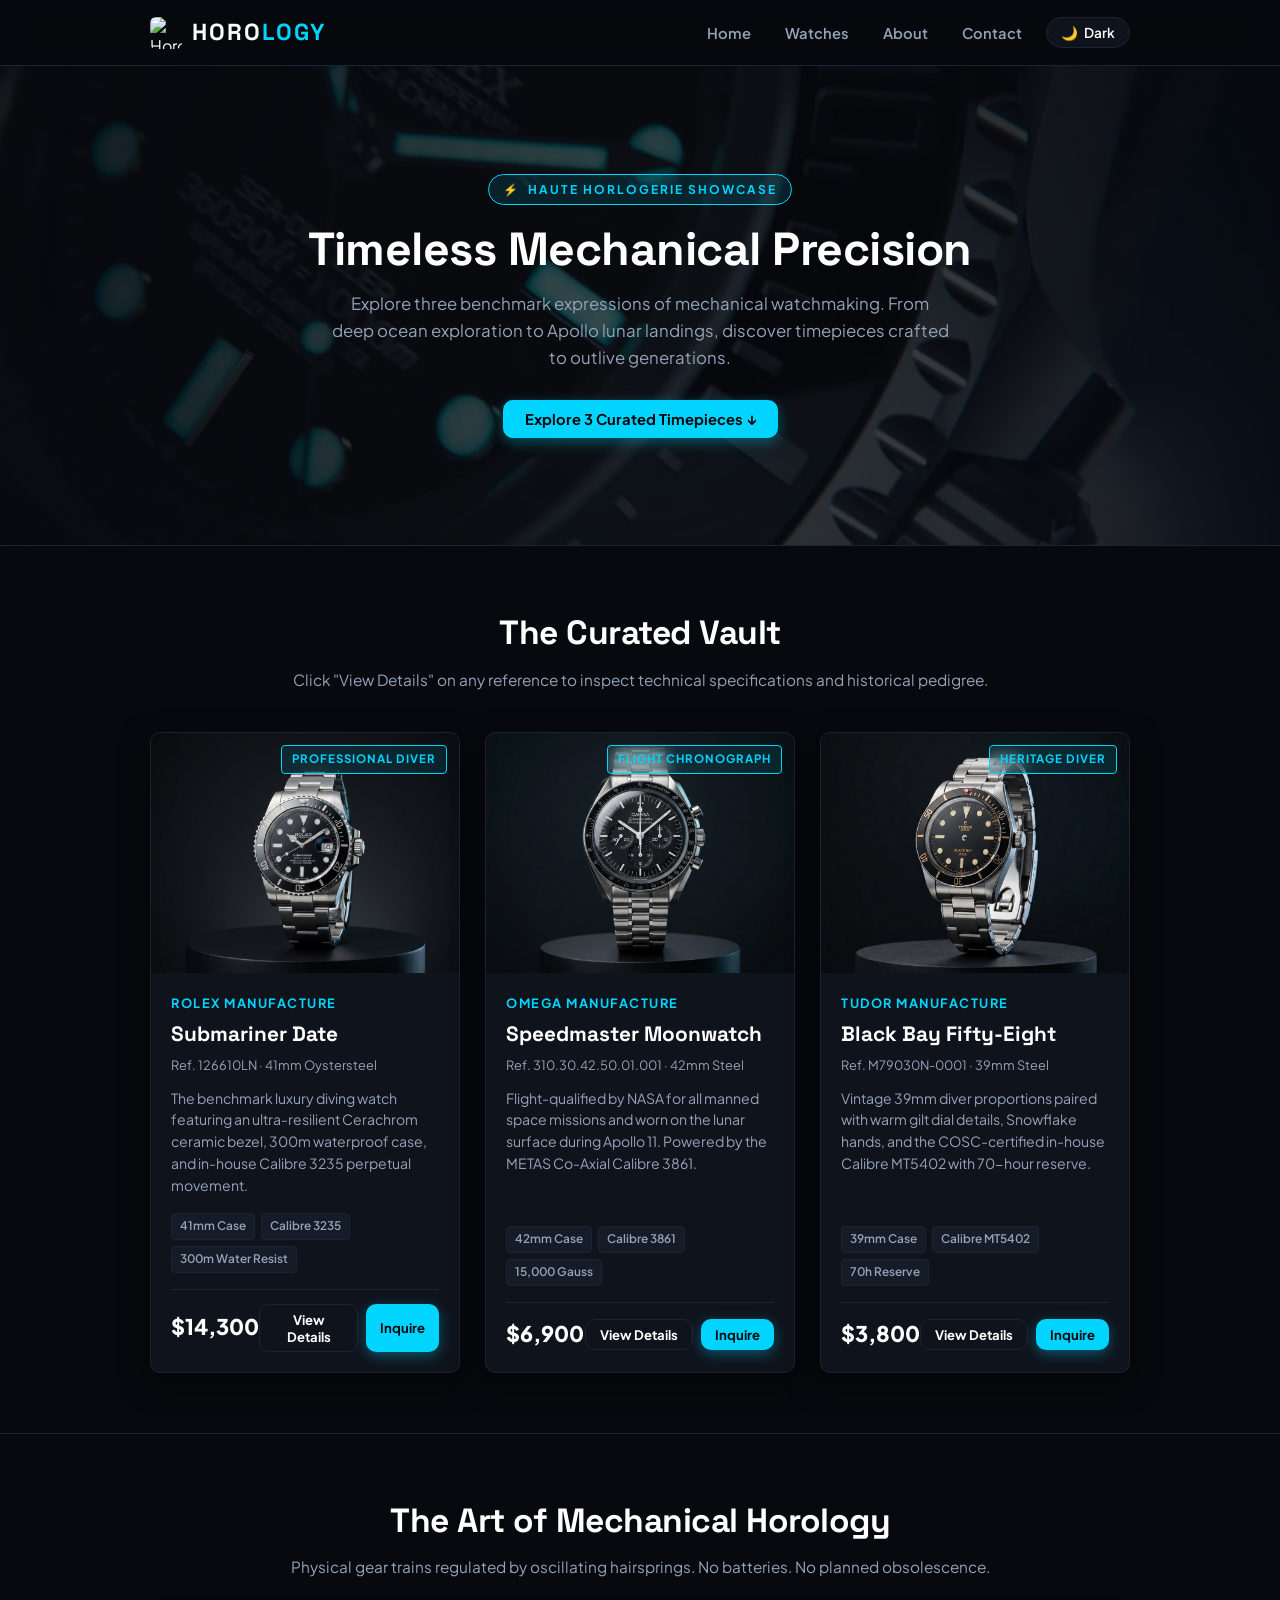
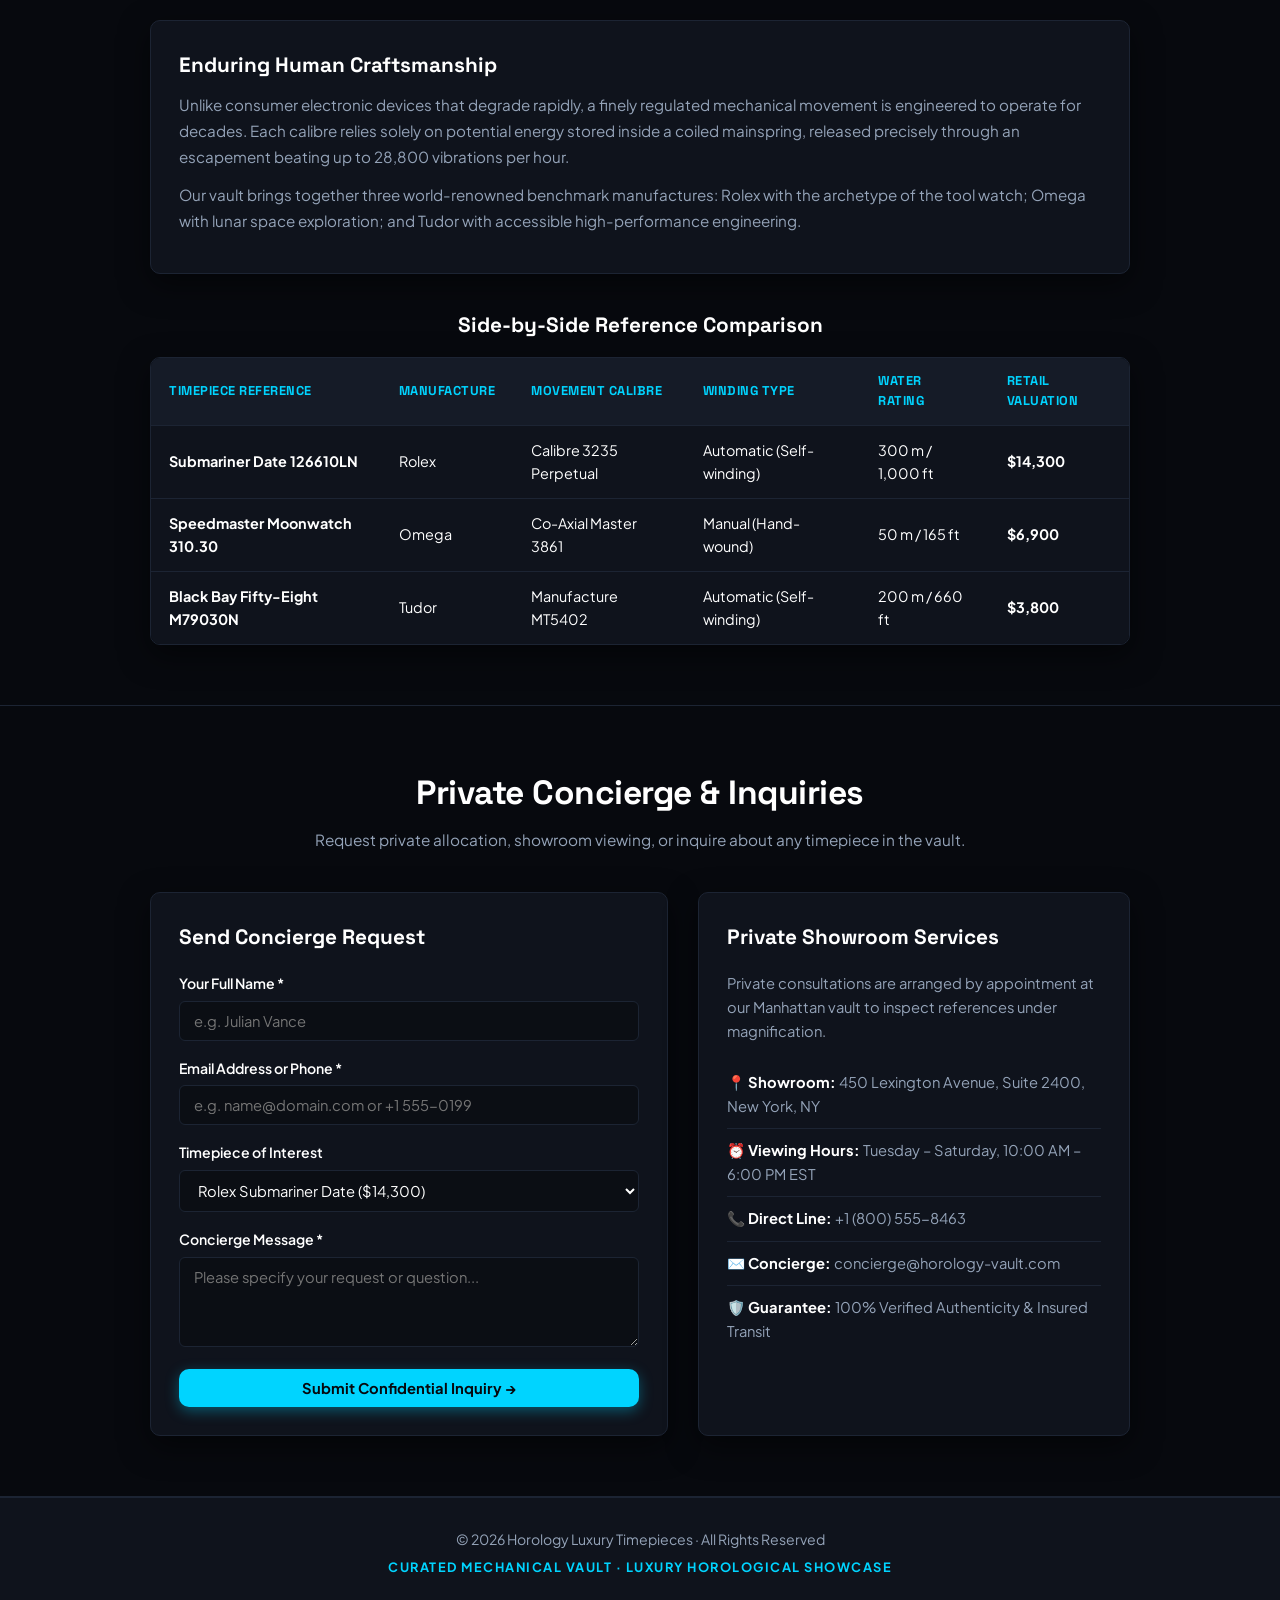
==== commit 45e028bd: "Add video.webm hero, watch details modal dossier, obsidian azure theme and rich animations" ====
--- a/index.html
+++ b/index.html
@@ -32,7 +32,7 @@
           <button type="button" class="nav-btn" data-scroll="contact">Contact</button>
         </nav>
 
-        <!-- Dark / Light Mode Toggle Button -->
+        <!-- Dark / Light Mode Switcher -->
         <button type="button" id="theme-toggle" class="theme-toggle" aria-label="Toggle dark or light theme">
           <span class="theme-icon">🌙</span>
           <span class="theme-text">Dark</span>
@@ -42,17 +42,26 @@
   </header>
 
   <!-- ========================================================
-       2. HERO SECTION
+       2. HERO SECTION WITH VIDEO.WEBM BACKGROUND
        ======================================================== -->
   <section class="hero" id="home">
-    <div class="container">
-      <span class="hero-pill">Haute Horlogerie Showcase</span>
+    <!-- Background Video -->
+    <video class="hero-video" autoplay muted loop playsinline preload="auto">
+      <source src="video.webm" type="video/webm">
+    </video>
+    <div class="hero-overlay"></div>
+
+    <!-- Hero Content -->
+    <div class="container hero-content">
+      <div class="hero-pill">
+        <span>⚡</span> Haute Horlogerie Showcase
+      </div>
       <h1>Timeless Mechanical Precision</h1>
       <p>
-        Explore three benchmark expressions of mechanical watchmaking. From oceanic depths to Apollo lunar expeditions, discover timepieces crafted to outlive generations.
+        Explore three benchmark expressions of mechanical watchmaking. From deep ocean exploration to Apollo lunar landings, discover timepieces crafted to outlive generations.
       </p>
       <button type="button" class="btn" data-scroll="watches">
-        Explore 3 Featured Watches &darr;
+        Explore 3 Curated Timepieces &darr;
       </button>
     </div>
   </section>
@@ -62,15 +71,15 @@
        ======================================================== -->
   <section class="section" id="watches">
     <div class="container">
-      <h2 class="section-title">The Curated Collection</h2>
+      <h2 class="section-title">The Curated Vault</h2>
       <p class="section-subtitle">
-        Three iconic mechanical references celebrated across horological history.
+        Click "View Details" on any reference to inspect technical specifications and historical pedigree.
       </p>
 
       <div class="watch-list">
         <!-- Watch 1: Rolex Submariner Date -->
         <article class="watch-card">
-          <div class="watch-image-wrap">
+          <div class="watch-image-wrap" data-watch-key="rolex-submariner" title="Click to view full dossier">
             <img src="catalogue/Rolex/Rolex 01.jpg" alt="Rolex Submariner Date 126610LN">
             <span class="watch-badge">Professional Diver</span>
           </div>
@@ -79,32 +88,39 @@
             <h3 class="watch-title">Submariner Date</h3>
             <p class="watch-ref">Ref. 126610LN &middot; 41mm Oystersteel</p>
             <p class="watch-desc">
-              The benchmark luxury diving watch featuring an ultra-resilient Cerachrom ceramic bezel, 300m waterproof case, and in-house Calibre 3235 automatic movement.
+              The benchmark luxury diving watch featuring an ultra-resilient Cerachrom ceramic bezel, 300m waterproof case, and in-house Calibre 3235 perpetual movement.
             </p>
             <div class="watch-specs-pill">
-              <span class="spec-tag">41mm</span>
+              <span class="spec-tag">41mm Case</span>
               <span class="spec-tag">Calibre 3235</span>
               <span class="spec-tag">300m Water Resist</span>
-              <span class="spec-tag">70h Reserve</span>
             </div>
             <div class="watch-card-footer">
               <span class="price">$14,300</span>
-              <button 
-                type="button" 
-                class="btn btn-inquire"
-                data-watch="Rolex Submariner Date"
-                data-price="$14,300"
-                data-ref="126610LN">
-                Inquire &rarr;
-              </button>
+              <div class="card-actions">
+                <button 
+                  type="button" 
+                  class="btn btn-secondary btn-sm btn-details"
+                  data-watch-key="rolex-submariner">
+                  View Details
+                </button>
+                <button 
+                  type="button" 
+                  class="btn btn-sm btn-inquire"
+                  data-watch="Rolex Submariner Date"
+                  data-price="$14,300"
+                  data-ref="126610LN">
+                  Inquire
+                </button>
+              </div>
             </div>
           </div>
         </article>
 
         <!-- Watch 2: Omega Speedmaster Moonwatch -->
         <article class="watch-card">
-          <div class="watch-image-wrap">
-            <img src="catalogue/Omega/Omega 01.jpg" alt="Omega Speedmaster Moonwatch">
+          <div class="watch-image-wrap" data-watch-key="omega-speedmaster" title="Click to view full dossier">
+            <img src="catalogue/Omega/Omega 01.jpg" alt="Omega Speedmaster Moonwatch Professional">
             <span class="watch-badge">Flight Chronograph</span>
           </div>
           <div class="watch-content">
@@ -115,28 +131,35 @@
               Flight-qualified by NASA for all manned space missions and worn on the lunar surface during Apollo 11. Powered by the METAS Co-Axial Calibre 3861.
             </p>
             <div class="watch-specs-pill">
-              <span class="spec-tag">42mm</span>
+              <span class="spec-tag">42mm Case</span>
               <span class="spec-tag">Calibre 3861</span>
               <span class="spec-tag">15,000 Gauss</span>
-              <span class="spec-tag">Manual Wind</span>
             </div>
             <div class="watch-card-footer">
               <span class="price">$6,900</span>
-              <button 
-                type="button" 
-                class="btn btn-inquire"
-                data-watch="Omega Speedmaster Moonwatch"
-                data-price="$6,900"
-                data-ref="310.30.42.50.01.001">
-                Inquire &rarr;
-              </button>
+              <div class="card-actions">
+                <button 
+                  type="button" 
+                  class="btn btn-secondary btn-sm btn-details"
+                  data-watch-key="omega-speedmaster">
+                  View Details
+                </button>
+                <button 
+                  type="button" 
+                  class="btn btn-sm btn-inquire"
+                  data-watch="Omega Speedmaster Moonwatch"
+                  data-price="$6,900"
+                  data-ref="310.30.42.50.01.001">
+                  Inquire
+                </button>
+              </div>
             </div>
           </div>
         </article>
 
         <!-- Watch 3: Tudor Black Bay Fifty-Eight -->
         <article class="watch-card">
-          <div class="watch-image-wrap">
+          <div class="watch-image-wrap" data-watch-key="tudor-blackbay" title="Click to view full dossier">
             <img src="catalogue/Tudor/Tudor 01.jpg" alt="Tudor Black Bay Fifty-Eight">
             <span class="watch-badge">Heritage Diver</span>
           </div>
@@ -148,21 +171,28 @@
               Vintage 39mm diver proportions paired with warm gilt dial details, Snowflake hands, and the COSC-certified in-house Calibre MT5402 with 70-hour reserve.
             </p>
             <div class="watch-specs-pill">
-              <span class="spec-tag">39mm</span>
+              <span class="spec-tag">39mm Case</span>
               <span class="spec-tag">Calibre MT5402</span>
-              <span class="spec-tag">200m Water Resist</span>
               <span class="spec-tag">70h Reserve</span>
             </div>
             <div class="watch-card-footer">
               <span class="price">$3,800</span>
-              <button 
-                type="button" 
-                class="btn btn-inquire"
-                data-watch="Tudor Black Bay Fifty-Eight"
-                data-price="$3,800"
-                data-ref="M79030N-0001">
-                Inquire &rarr;
-              </button>
+              <div class="card-actions">
+                <button 
+                  type="button" 
+                  class="btn btn-secondary btn-sm btn-details"
+                  data-watch-key="tudor-blackbay">
+                  View Details
+                </button>
+                <button 
+                  type="button" 
+                  class="btn btn-sm btn-inquire"
+                  data-watch="Tudor Black Bay Fifty-Eight"
+                  data-price="$3,800"
+                  data-ref="M79030N-0001">
+                  Inquire
+                </button>
+              </div>
             </div>
           </div>
         </article>
@@ -171,7 +201,48 @@
   </section>
 
   <!-- ========================================================
-       4. ABOUT SECTION & TECHNICAL SPECIFICATION TABLE
+       4. INTERACTIVE WATCH DETAILS MODAL POPUP
+       ======================================================== -->
+  <div class="modal-overlay" id="watch-modal" role="dialog" aria-modal="true" aria-labelledby="modal-title">
+    <div class="modal-card">
+      <div class="modal-header">
+        <h3 id="modal-heading">Technical Dossier &amp; Specifications</h3>
+        <button type="button" class="modal-close" id="modal-close-btn" aria-label="Close modal">&times;</button>
+      </div>
+      <div class="modal-body">
+        <!-- Watch Image Column -->
+        <div class="modal-img-box">
+          <img id="modal-img" src="" alt="Timepiece Photograph">
+        </div>
+
+        <!-- Watch Information Column -->
+        <div class="modal-details">
+          <span class="modal-brand" id="modal-brand">MANUFACTURE</span>
+          <h2 class="modal-title" id="modal-title">Watch Model</h2>
+          <p class="modal-ref" id="modal-ref">Ref. 000000</p>
+          <div class="modal-price" id="modal-price">$0,000</div>
+          
+          <p class="modal-desc" id="modal-desc">
+            Technical description and history will be loaded here.
+          </p>
+
+          <!-- Specifications Table -->
+          <table class="modal-specs-table">
+            <tbody id="modal-specs">
+              <!-- Dynamically populated via script.js -->
+            </tbody>
+          </table>
+
+          <button type="button" class="btn" id="modal-inquire-btn" style="width: 100%;">
+            Inquire About This Reference &rarr;
+          </button>
+        </div>
+      </div>
+    </div>
+  </div>
+
+  <!-- ========================================================
+       5. ABOUT SECTION & TECHNICAL SPECIFICATION TABLE
        ======================================================== -->
   <section class="section" id="about">
     <div class="container">
@@ -186,12 +257,12 @@
           Unlike consumer electronic devices that degrade rapidly, a finely regulated mechanical movement is engineered to operate for decades. Each calibre relies solely on potential energy stored inside a coiled mainspring, released precisely through an escapement beating up to 28,800 vibrations per hour.
         </p>
         <p>
-          Our collection brings together three world-renowned manufactures: Rolex with the archetype of the tool watch; Omega with lunar space exploration; and Tudor with accessible high-performance engineering.
+          Our vault brings together three world-renowned benchmark manufactures: Rolex with the archetype of the tool watch; Omega with lunar space exploration; and Tudor with accessible high-performance engineering.
         </p>
       </div>
 
       <!-- Technical Comparison Table -->
-      <h3 style="font-family: var(--font-serif); font-size: 1.25rem; color: var(--text-main); margin-bottom: 14px; text-align: center;">
+      <h3 style="font-family: var(--font-heading); font-size: 1.3rem; color: var(--text-main); margin-bottom: 14px; text-align: center;">
         Side-by-Side Reference Comparison
       </h3>
       <div class="table-wrap">
@@ -238,7 +309,7 @@
   </section>
 
   <!-- ========================================================
-       5. CONTACT SECTION & INTERACTIVE CONCIERGE FORM
+       6. CONTACT SECTION & INTERACTIVE CONCIERGE FORM
        ======================================================== -->
   <section class="section" id="contact">
     <div class="container">
@@ -303,7 +374,7 @@
   </section>
 
   <!-- ========================================================
-       6. SITE FOOTER
+       7. SITE FOOTER
        ======================================================== -->
   <footer>
     <div class="container">
--- a/style.css
+++ b/style.css
@@ -1,61 +1,62 @@
 /* ==========================================================
    HOROLOGY - Luxury Mechanical Watch Showcase
-   Full CSS3 Stylesheet with Dark/Light Mode & Smooth Animations
+   Modern Obsidian & Cyber Titanium Palette with Video Hero & Modal
    ========================================================== */
 
-/* Google Fonts for Luxury Aesthetic */
-@import url('https://fonts.googleapis.com/css2?family=Cinzel:wght@500;600;700&family=Inter:wght@300;400;500;600;700&display=swap');
-
-/* ----------------------------------------------------------
-   1. CSS VARIABLES (DARK & LIGHT THEMES)
+@import url('https://fonts.googleapis.com/css2?family=Plus+Jakarta+Sans:wght@300;400;500;600;700;800&family=Space+Grotesk:wght@500;600;700&display=swap');
+
+/* ----------------------------------------------------------
+   1. COLOR THEMES (OBSIDIAN TITANIUM & ELECTRIC AZURE)
    ---------------------------------------------------------- */
 :root {
-  /* Dark Mode (Default Luxury Midnight) */
-  --bg-main: #090d14;
-  --bg-card: #121824;
-  --bg-card-hover: #172030;
-  --bg-header: rgba(9, 13, 20, 0.85);
-  --border: #1e2838;
-  --border-focus: #d4af37;
-  --text-main: #f8fafc;
+  /* Dark Mode: Deep Obsidian, Brushed Steel & Electric Ice Blue */
+  --bg-main: #07090e;
+  --bg-card: #0f131c;
+  --bg-card-hover: #151b27;
+  --bg-header: rgba(7, 9, 14, 0.85);
+  --border: #1c2433;
+  --border-hover: #00d4ff;
+  --text-main: #ffffff;
   --text-muted: #94a3b8;
-  --accent-gold: #d4af37;
-  --accent-gold-hover: #e5c358;
-  --accent-gold-soft: rgba(212, 175, 55, 0.12);
-  --accent-blue: #38bdf8;
-  --badge-bg: rgba(212, 175, 55, 0.12);
-  --badge-text: #e5c358;
-  --input-bg: #0d121c;
-  --shadow: 0 10px 30px rgba(0, 0, 0, 0.45);
-  --shadow-hover: 0 18px 40px rgba(0, 0, 0, 0.65);
-  --font-serif: 'Cinzel', Georgia, serif;
-  --font-sans: 'Inter', -apple-system, BlinkMacSystemFont, sans-serif;
-  --radius: 8px;
+  --accent: #00d4ff;           /* High-tech Ice Cyan */
+  --accent-hover: #38bdf8;     /* Bright Azure */
+  --accent-soft: rgba(0, 212, 255, 0.12);
+  --accent-glow: rgba(0, 212, 255, 0.35);
+  --badge-bg: rgba(0, 212, 255, 0.1);
+  --badge-text: #00d4ff;
+  --input-bg: #0b0e14;
+  --modal-overlay: rgba(3, 5, 8, 0.82);
+  --shadow: 0 10px 30px rgba(0, 0, 0, 0.5);
+  --shadow-hover: 0 18px 40px rgba(0, 212, 255, 0.18);
+  --font-heading: 'Space Grotesk', sans-serif;
+  --font-body: 'Plus Jakarta Sans', sans-serif;
+  --radius: 10px;
 }
 
 [data-theme="light"] {
-  /* Light Mode (Crisp Luxury Boutique) */
+  /* Light Mode: Ceramic White, Deep Slate & Cobalt Azure */
   --bg-main: #f8fafc;
   --bg-card: #ffffff;
   --bg-card-hover: #f1f5f9;
-  --bg-header: rgba(255, 255, 255, 0.88);
+  --bg-header: rgba(255, 255, 255, 0.9);
   --border: #e2e8f0;
-  --border-focus: #b8860b;
-  --text-main: #0f172a;
+  --border-hover: #0284c7;
+  --text-main: #09090b;
   --text-muted: #64748b;
-  --accent-gold: #b8860b;
-  --accent-gold-hover: #996515;
-  --accent-gold-soft: rgba(184, 134, 11, 0.1);
-  --accent-blue: #0284c7;
-  --badge-bg: rgba(184, 134, 11, 0.12);
-  --badge-text: #996515;
+  --accent: #0284c7;           /* Deep Cobalt Azure */
+  --accent-hover: #0369a1;
+  --accent-soft: rgba(2, 132, 199, 0.1);
+  --accent-glow: rgba(2, 132, 199, 0.25);
+  --badge-bg: rgba(2, 132, 199, 0.1);
+  --badge-text: #0284c7;
   --input-bg: #f8fafc;
+  --modal-overlay: rgba(15, 23, 42, 0.7);
   --shadow: 0 10px 25px rgba(0, 0, 0, 0.06);
-  --shadow-hover: 0 18px 35px rgba(0, 0, 0, 0.12);
-}
-
-/* ----------------------------------------------------------
-   2. GLOBAL RESET & BASE STYLES
+  --shadow-hover: 0 18px 35px rgba(2, 132, 199, 0.15);
+}
+
+/* ----------------------------------------------------------
+   2. RESET & BASE
    ---------------------------------------------------------- */
 * {
   margin: 0;
@@ -65,7 +66,7 @@
 }
 
 body {
-  font-family: var(--font-sans);
+  font-family: var(--font-body);
   background-color: var(--bg-main);
   color: var(--text-main);
   line-height: 1.6;
@@ -82,12 +83,12 @@
 }
 
 /* ----------------------------------------------------------
-   3. HEADER, NAVBAR & THEME TOGGLE
+   3. HEADER & NAVIGATION BAR
    ---------------------------------------------------------- */
 header {
   background-color: var(--bg-header);
-  backdrop-filter: blur(12px);
-  -webkit-backdrop-filter: blur(12px);
+  backdrop-filter: blur(14px);
+  -webkit-backdrop-filter: blur(14px);
   position: sticky;
   top: 0;
   z-index: 1000;
@@ -113,16 +114,15 @@
   width: 32px;
   height: 32px;
   border-radius: 6px;
-  box-shadow: 0 2px 8px rgba(0, 0, 0, 0.2);
   transition: transform 0.3s ease;
 }
 
 .logo-box:hover .logo-icon {
-  transform: rotate(15deg) scale(1.08);
+  transform: rotate(20deg) scale(1.1);
 }
 
 .logo {
-  font-family: var(--font-serif);
+  font-family: var(--font-heading);
   font-size: 1.45rem;
   font-weight: 700;
   letter-spacing: 2px;
@@ -130,13 +130,13 @@
 }
 
 .logo span {
-  color: var(--accent-gold);
+  color: var(--accent);
 }
 
 .nav-actions {
   display: flex;
   align-items: center;
-  gap: 8px;
+  gap: 10px;
 }
 
 nav {
@@ -148,9 +148,9 @@
   background: none;
   border: none;
   color: var(--text-muted);
-  font-family: var(--font-sans);
+  font-family: var(--font-body);
   font-size: 0.92rem;
-  font-weight: 500;
+  font-weight: 600;
   padding: 7px 14px;
   border-radius: var(--radius);
   cursor: pointer;
@@ -159,10 +159,10 @@
 
 .nav-btn:hover {
   color: var(--text-main);
-  background-color: var(--accent-gold-soft);
-}
-
-/* Theme Toggle Button */
+  background-color: var(--accent-soft);
+}
+
+/* Dark/Light Mode Switcher */
 .theme-toggle {
   display: flex;
   align-items: center;
@@ -173,67 +173,112 @@
   padding: 6px 14px;
   border-radius: 20px;
   cursor: pointer;
-  font-family: var(--font-sans);
+  font-family: var(--font-body);
   font-size: 0.85rem;
   font-weight: 600;
-  margin-left: 10px;
   transition: transform 0.2s ease, border-color 0.2s ease;
 }
 
 .theme-toggle:hover {
-  border-color: var(--accent-gold);
-  transform: scale(1.04);
-}
-
-.theme-icon {
-  font-size: 1rem;
-}
-
-/* ----------------------------------------------------------
-   4. HERO BANNER & ANIMATIONS
+  border-color: var(--accent);
+  transform: scale(1.05);
+}
+
+/* ----------------------------------------------------------
+   4. HERO BANNER WITH VIDEO.WEBM BACKGROUND
    ---------------------------------------------------------- */
 .hero {
   position: relative;
+  min-height: 480px;
+  display: flex;
+  align-items: center;
+  justify-content: center;
   text-align: center;
-  padding: 70px 20px 60px 20px;
-  background: radial-gradient(ellipse at 50% 20%, var(--accent-gold-soft) 0%, transparent 70%), var(--bg-main);
+  overflow: hidden;
   border-bottom: 1px solid var(--border);
-  animation: heroFadeIn 0.8s ease-out;
-}
-
-@keyframes heroFadeIn {
+}
+
+.hero-video {
+  position: absolute;
+  top: 50%;
+  left: 50%;
+  min-width: 100%;
+  min-height: 100%;
+  width: auto;
+  height: auto;
+  transform: translate(-50%, -50%);
+  object-fit: cover;
+  z-index: 1;
+  opacity: 0.65;
+  filter: saturate(1.1) brightness(0.85);
+}
+
+.hero-overlay {
+  position: absolute;
+  top: 0;
+  left: 0;
+  width: 100%;
+  height: 100%;
+  background: radial-gradient(circle at center, rgba(7, 9, 14, 0.45) 0%, rgba(7, 9, 14, 0.88) 100%);
+  z-index: 2;
+}
+
+[data-theme="light"] .hero-overlay {
+  background: radial-gradient(circle at center, rgba(248, 250, 252, 0.6) 0%, rgba(248, 250, 252, 0.92) 100%);
+}
+
+[data-theme="light"] .hero-video {
+  opacity: 0.35;
+}
+
+.hero-content {
+  position: relative;
+  z-index: 3;
+  padding: 60px 20px;
+  animation: heroEntrance 0.8s cubic-bezier(0.16, 1, 0.3, 1);
+}
+
+@keyframes heroEntrance {
   from {
     opacity: 0;
-    transform: translateY(20px);
+    transform: translateY(24px) scale(0.98);
   }
   to {
     opacity: 1;
-    transform: translateY(0);
+    transform: translateY(0) scale(1);
   }
 }
 
 .hero-pill {
-  display: inline-block;
-  background-color: var(--accent-gold-soft);
-  color: var(--accent-gold);
+  display: inline-flex;
+  align-items: center;
+  gap: 8px;
+  background-color: var(--accent-soft);
+  color: var(--accent);
   font-size: 0.75rem;
   font-weight: 700;
   letter-spacing: 2px;
   text-transform: uppercase;
-  padding: 4px 12px;
+  padding: 5px 14px;
   border-radius: 20px;
-  border: 1px solid rgba(212, 175, 55, 0.25);
-  margin-bottom: 16px;
+  border: 1px solid var(--accent);
+  margin-bottom: 18px;
+  animation: pulseGlow 2.5s infinite;
+}
+
+@keyframes pulseGlow {
+  0%, 100% { box-shadow: 0 0 0 rgba(0, 212, 255, 0); }
+  50% { box-shadow: 0 0 15px var(--accent-glow); }
 }
 
 .hero h1 {
-  font-family: var(--font-serif);
-  font-size: 2.6rem;
-  font-weight: 700;
-  color: var(--text-main);
-  margin-bottom: 14px;
-  letter-spacing: 0.5px;
-  line-height: 1.2;
+  font-family: var(--font-heading);
+  font-size: 2.9rem;
+  font-weight: 700;
+  color: var(--text-main);
+  margin-bottom: 15px;
+  letter-spacing: -0.5px;
+  line-height: 1.15;
 }
 
 .hero p {
@@ -244,29 +289,29 @@
   line-height: 1.6;
 }
 
-/* Reusable Buttons */
+/* Reusable Action Buttons */
 .btn {
   display: inline-flex;
   align-items: center;
   justify-content: center;
   gap: 8px;
-  background-color: var(--accent-gold);
-  color: #0b0f17;
+  background-color: var(--accent);
+  color: #07090e;
   padding: 10px 22px;
-  font-family: var(--font-sans);
-  font-weight: 600;
-  font-size: 0.95rem;
-  border-radius: 6px;
+  font-family: var(--font-body);
+  font-weight: 700;
+  font-size: 0.92rem;
+  border-radius: var(--radius);
   border: none;
   cursor: pointer;
   transition: transform 0.2s ease, background-color 0.2s ease, box-shadow 0.2s ease;
-  box-shadow: 0 4px 14px rgba(212, 175, 55, 0.25);
+  box-shadow: 0 4px 14px var(--accent-glow);
 }
 
 .btn:hover {
-  background-color: var(--accent-gold-hover);
+  background-color: var(--accent-hover);
   transform: translateY(-2px);
-  box-shadow: 0 6px 20px rgba(212, 175, 55, 0.35);
+  box-shadow: 0 8px 24px var(--accent-glow);
 }
 
 .btn:active {
@@ -282,9 +327,14 @@
 
 .btn-secondary:hover {
   background-color: var(--bg-card-hover);
-  border-color: var(--accent-gold);
-  color: var(--accent-gold);
+  border-color: var(--accent);
+  color: var(--accent);
   box-shadow: var(--shadow);
+}
+
+.btn-sm {
+  padding: 6px 14px;
+  font-size: 0.82rem;
 }
 
 /* ----------------------------------------------------------
@@ -296,13 +346,13 @@
 }
 
 .section-title {
-  font-family: var(--font-serif);
+  font-family: var(--font-heading);
   text-align: center;
   color: var(--text-main);
-  font-size: 2rem;
+  font-size: 2.1rem;
   font-weight: 700;
   margin-bottom: 8px;
-  letter-spacing: 0.5px;
+  letter-spacing: -0.5px;
 }
 
 .section-subtitle {
@@ -329,29 +379,30 @@
   display: flex;
   flex-direction: column;
   box-shadow: var(--shadow);
-  transition: transform 0.3s cubic-bezier(0.16, 1, 0.3, 1), box-shadow 0.3s ease, border-color 0.3s ease;
+  transition: transform 0.35s cubic-bezier(0.16, 1, 0.3, 1), box-shadow 0.35s ease, border-color 0.35s ease;
   position: relative;
 }
 
 .watch-card:hover {
-  transform: translateY(-8px);
+  transform: translateY(-9px);
   box-shadow: var(--shadow-hover);
-  border-color: var(--accent-gold);
+  border-color: var(--border-hover);
 }
 
 .watch-image-wrap {
   width: 100%;
-  height: 250px;
-  background-color: #05080e;
+  height: 240px;
+  background-color: #040609;
   overflow: hidden;
   position: relative;
+  cursor: pointer;
 }
 
 .watch-card img {
   width: 100%;
   height: 100%;
   object-fit: cover;
-  transition: transform 0.5s ease;
+  transition: transform 0.5s cubic-bezier(0.16, 1, 0.3, 1);
 }
 
 .watch-card:hover img {
@@ -370,8 +421,8 @@
   text-transform: uppercase;
   padding: 4px 10px;
   border-radius: 4px;
-  border: 1px solid var(--accent-gold);
-  backdrop-filter: blur(6px);
+  border: 1px solid var(--accent);
+  backdrop-filter: blur(8px);
 }
 
 .watch-content {
@@ -382,17 +433,17 @@
 }
 
 .watch-brand {
-  color: var(--accent-gold);
-  font-size: 0.82rem;
-  font-weight: 700;
-  letter-spacing: 1px;
+  color: var(--accent);
+  font-size: 0.8rem;
+  font-weight: 700;
+  letter-spacing: 1.5px;
   text-transform: uppercase;
   margin-bottom: 4px;
 }
 
 .watch-title {
-  font-family: var(--font-serif);
-  font-size: 1.25rem;
+  font-family: var(--font-heading);
+  font-size: 1.3rem;
   font-weight: 700;
   color: var(--text-main);
   margin-bottom: 4px;
@@ -408,7 +459,7 @@
   color: var(--text-muted);
   font-size: 0.88rem;
   line-height: 1.55;
-  margin-bottom: 18px;
+  margin-bottom: 16px;
   flex: 1;
 }
 
@@ -422,7 +473,8 @@
 .spec-tag {
   background-color: var(--bg-card-hover);
   color: var(--text-muted);
-  font-size: 0.75rem;
+  font-size: 0.74rem;
+  font-weight: 600;
   padding: 3px 8px;
   border-radius: 4px;
   border: 1px solid var(--border);
@@ -439,12 +491,17 @@
 
 .price {
   font-size: 1.35rem;
-  font-weight: 700;
-  color: var(--accent-gold);
-}
-
-/* ----------------------------------------------------------
-   7. ABOUT SECTION & TECHNICAL SPECIFICATION TABLE
+  font-weight: 800;
+  color: var(--text-main);
+}
+
+.card-actions {
+  display: flex;
+  gap: 8px;
+}
+
+/* ----------------------------------------------------------
+   7. TECHNICAL COMPARISON TABLE
    ---------------------------------------------------------- */
 .about-box {
   background-color: var(--bg-card);
@@ -456,10 +513,10 @@
 }
 
 .about-box h3 {
-  font-family: var(--font-serif);
+  font-family: var(--font-heading);
   font-size: 1.3rem;
   color: var(--text-main);
-  margin-bottom: 12px;
+  margin-bottom: 10px;
 }
 
 .about-box p {
@@ -491,9 +548,9 @@
 
 th {
   background-color: var(--bg-card-hover);
-  color: var(--accent-gold);
-  font-family: var(--font-serif);
-  font-weight: 600;
+  color: var(--accent);
+  font-family: var(--font-heading);
+  font-weight: 700;
   letter-spacing: 0.5px;
   text-transform: uppercase;
   font-size: 0.8rem;
@@ -504,7 +561,7 @@
 }
 
 tr:hover td {
-  background-color: var(--accent-gold-soft);
+  background-color: var(--accent-soft);
 }
 
 /* ----------------------------------------------------------
@@ -525,17 +582,17 @@
 }
 
 .contact-card.highlight {
-  animation: pulseGold 1.5s ease-in-out;
-}
-
-@keyframes pulseGold {
-  0% { border-color: var(--accent-gold); box-shadow: 0 0 0 rgba(212, 175, 55, 0); }
-  50% { border-color: var(--accent-gold-hover); box-shadow: 0 0 25px rgba(212, 175, 55, 0.4); }
+  animation: pulseCyan 1.5s ease-in-out;
+}
+
+@keyframes pulseCyan {
+  0% { border-color: var(--accent); box-shadow: 0 0 0 rgba(0, 212, 255, 0); }
+  50% { border-color: var(--accent-hover); box-shadow: 0 0 25px var(--accent-glow); }
   100% { border-color: var(--border); box-shadow: var(--shadow); }
 }
 
 .contact-card h3 {
-  font-family: var(--font-serif);
+  font-family: var(--font-heading);
   font-size: 1.3rem;
   color: var(--text-main);
   margin-bottom: 18px;
@@ -571,8 +628,8 @@
 .form-group select:focus,
 .form-group textarea:focus {
   outline: none;
-  border-color: var(--accent-gold);
-  box-shadow: 0 0 0 3px var(--accent-gold-soft);
+  border-color: var(--accent);
+  box-shadow: 0 0 0 3px var(--accent-soft);
 }
 
 .form-group textarea {
@@ -600,7 +657,170 @@
 }
 
 /* ----------------------------------------------------------
-   9. INTERACTIVE TOAST NOTIFICATION (POPUP)
+   9. INTERACTIVE WATCH DETAIL MODAL ("POPUP DOSSIER")
+   ---------------------------------------------------------- */
+.modal-overlay {
+  position: fixed;
+  top: 0;
+  left: 0;
+  width: 100%;
+  height: 100%;
+  background-color: var(--modal-overlay);
+  backdrop-filter: blur(8px);
+  -webkit-backdrop-filter: blur(8px);
+  z-index: 2000;
+  display: flex;
+  align-items: center;
+  justify-content: center;
+  padding: 20px;
+  opacity: 0;
+  visibility: hidden;
+  transition: opacity 0.3s ease, visibility 0.3s ease;
+}
+
+.modal-overlay.active {
+  opacity: 1;
+  visibility: visible;
+}
+
+.modal-card {
+  background-color: var(--bg-card);
+  border: 1px solid var(--border-hover);
+  border-radius: 12px;
+  max-width: 720px;
+  width: 100%;
+  max-height: 90vh;
+  overflow-y: auto;
+  box-shadow: 0 25px 60px rgba(0, 0, 0, 0.7);
+  transform: scale(0.92) translateY(20px);
+  transition: transform 0.35s cubic-bezier(0.16, 1, 0.3, 1);
+  position: relative;
+}
+
+.modal-overlay.active .modal-card {
+  transform: scale(1) translateY(0);
+}
+
+.modal-header {
+  display: flex;
+  justify-content: space-between;
+  align-items: center;
+  padding: 20px 24px;
+  border-bottom: 1px solid var(--border);
+  position: sticky;
+  top: 0;
+  background-color: var(--bg-card);
+  z-index: 10;
+}
+
+.modal-header h3 {
+  font-family: var(--font-heading);
+  font-size: 1.3rem;
+  color: var(--text-main);
+}
+
+.modal-close {
+  background: none;
+  border: none;
+  color: var(--text-muted);
+  font-size: 1.5rem;
+  cursor: pointer;
+  line-height: 1;
+  padding: 4px 8px;
+  border-radius: 4px;
+}
+
+.modal-close:hover {
+  color: var(--accent);
+  background-color: var(--accent-soft);
+}
+
+.modal-body {
+  padding: 24px;
+  display: grid;
+  grid-template-columns: 1fr 1.2fr;
+  gap: 25px;
+}
+
+.modal-img-box {
+  background-color: #040609;
+  border-radius: var(--radius);
+  overflow: hidden;
+  border: 1px solid var(--border);
+  height: 280px;
+}
+
+.modal-img-box img {
+  width: 100%;
+  height: 100%;
+  object-fit: cover;
+}
+
+.modal-details {
+  display: flex;
+  flex-direction: column;
+}
+
+.modal-brand {
+  color: var(--accent);
+  font-size: 0.8rem;
+  font-weight: 700;
+  letter-spacing: 1.5px;
+  text-transform: uppercase;
+}
+
+.modal-title {
+  font-family: var(--font-heading);
+  font-size: 1.5rem;
+  font-weight: 700;
+  color: var(--text-main);
+  margin-bottom: 4px;
+}
+
+.modal-ref {
+  color: var(--text-muted);
+  font-size: 0.85rem;
+  margin-bottom: 12px;
+}
+
+.modal-price {
+  font-size: 1.6rem;
+  font-weight: 800;
+  color: var(--accent);
+  margin-bottom: 14px;
+}
+
+.modal-desc {
+  color: var(--text-muted);
+  font-size: 0.9rem;
+  line-height: 1.6;
+  margin-bottom: 18px;
+}
+
+.modal-specs-table {
+  width: 100%;
+  border-collapse: collapse;
+  margin-bottom: 20px;
+  font-size: 0.85rem;
+}
+
+.modal-specs-table td {
+  padding: 6px 10px;
+  border-bottom: 1px solid var(--border);
+}
+
+.modal-specs-table td:first-child {
+  color: var(--text-muted);
+  width: 40%;
+}
+
+.modal-specs-table td:last-child {
+  color: var(--text-main);
+  font-weight: 600;
+}
+
+/* ----------------------------------------------------------
+   10. FLOATING TOAST NOTIFICATION
    ---------------------------------------------------------- */
 .toast-container {
   position: fixed;
@@ -616,15 +836,15 @@
 .toast {
   pointer-events: auto;
   background-color: var(--bg-card);
-  border: 1px solid var(--accent-gold);
-  color: var(--text-main);
-  padding: 16px 22px;
+  border: 1px solid var(--accent);
+  color: var(--text-main);
+  padding: 16px 20px;
   border-radius: var(--radius);
-  box-shadow: 0 10px 30px rgba(0, 0, 0, 0.45);
+  box-shadow: 0 10px 30px rgba(0, 0, 0, 0.55);
   display: flex;
   align-items: center;
   gap: 14px;
-  min-width: 300px;
+  min-width: 310px;
   max-width: 420px;
   transform: translateY(-20px);
   opacity: 0;
@@ -651,7 +871,7 @@
 
 .toast-icon {
   font-size: 1.4rem;
-  color: var(--accent-gold);
+  color: var(--accent);
   flex-shrink: 0;
 }
 
@@ -683,7 +903,7 @@
 }
 
 /* ----------------------------------------------------------
-   10. SITE FOOTER
+   11. FOOTER
    ---------------------------------------------------------- */
 footer {
   background-color: var(--bg-card);
@@ -700,14 +920,14 @@
 }
 
 .footer-highlight {
-  color: var(--accent-gold);
-  font-weight: 600;
+  color: var(--accent);
+  font-weight: 700;
   font-size: 0.8rem;
-  letter-spacing: 1px;
-}
-
-/* ----------------------------------------------------------
-   11. RESPONSIVE DESIGN (TABLETS & MOBILE)
+  letter-spacing: 1.5px;
+}
+
+/* ----------------------------------------------------------
+   12. RESPONSIVE DESIGN
    ---------------------------------------------------------- */
 @media (max-width: 768px) {
   .navbar {
@@ -721,7 +941,15 @@
   }
 
   .hero h1 {
-    font-size: 2rem;
+    font-size: 2.2rem;
+  }
+
+  .modal-body {
+    grid-template-columns: 1fr;
+  }
+
+  .modal-img-box {
+    height: 220px;
   }
 
   .contact-layout {
@@ -733,7 +961,7 @@
     right: 20px;
     top: 15px;
   }
-  
+
   .toast {
     min-width: unset;
     width: 100%;
